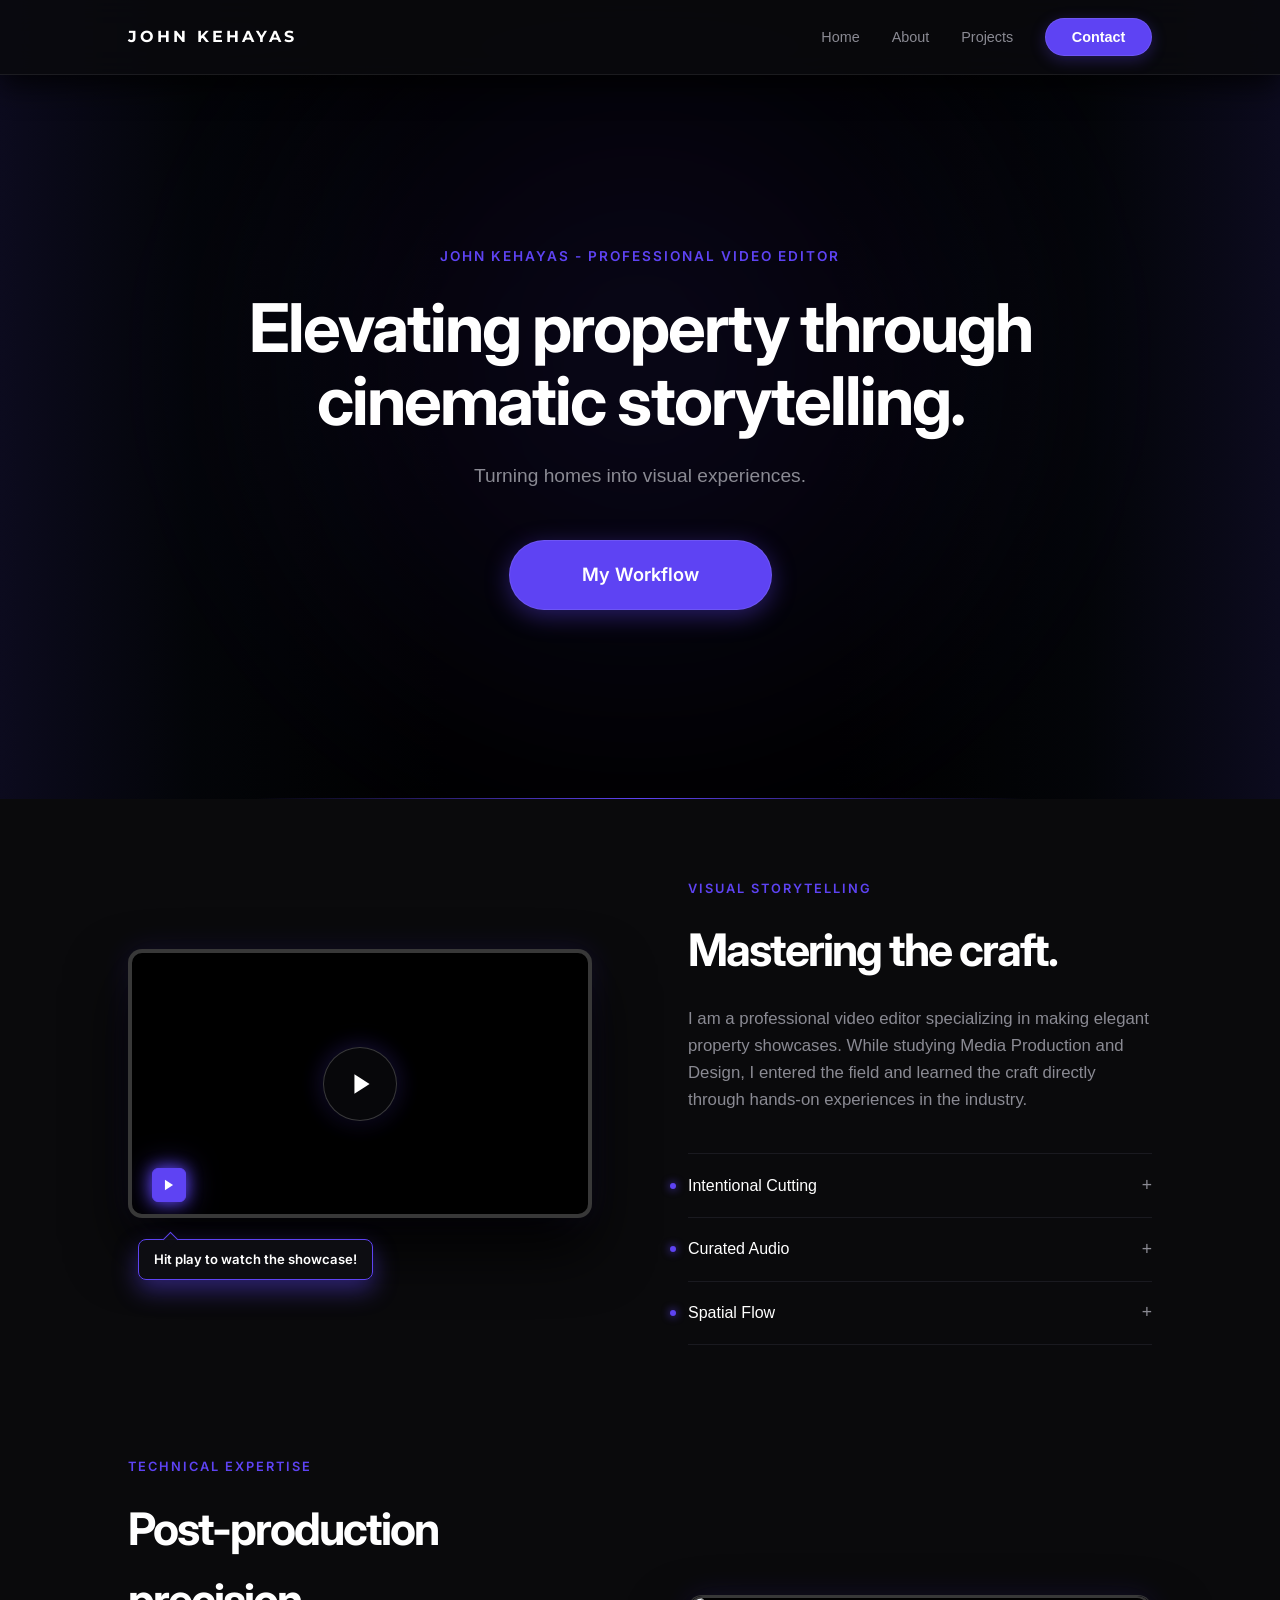
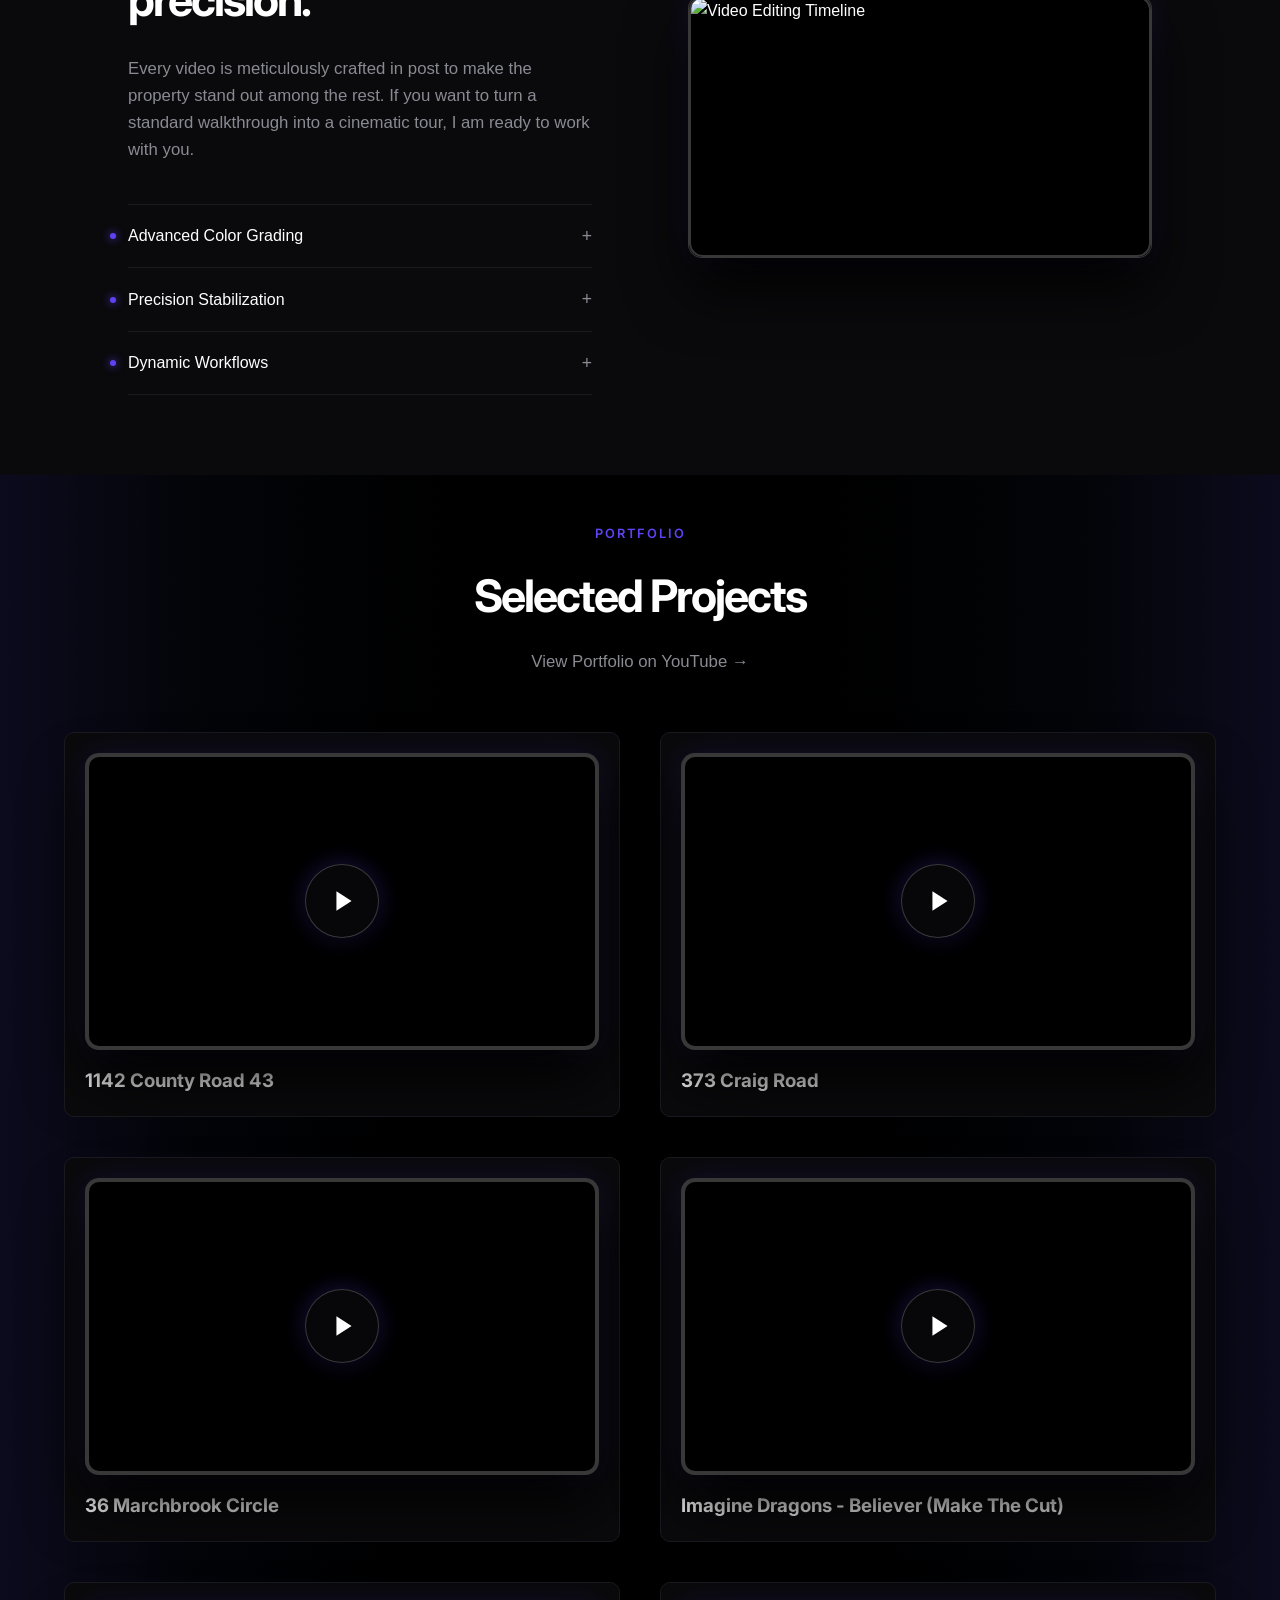
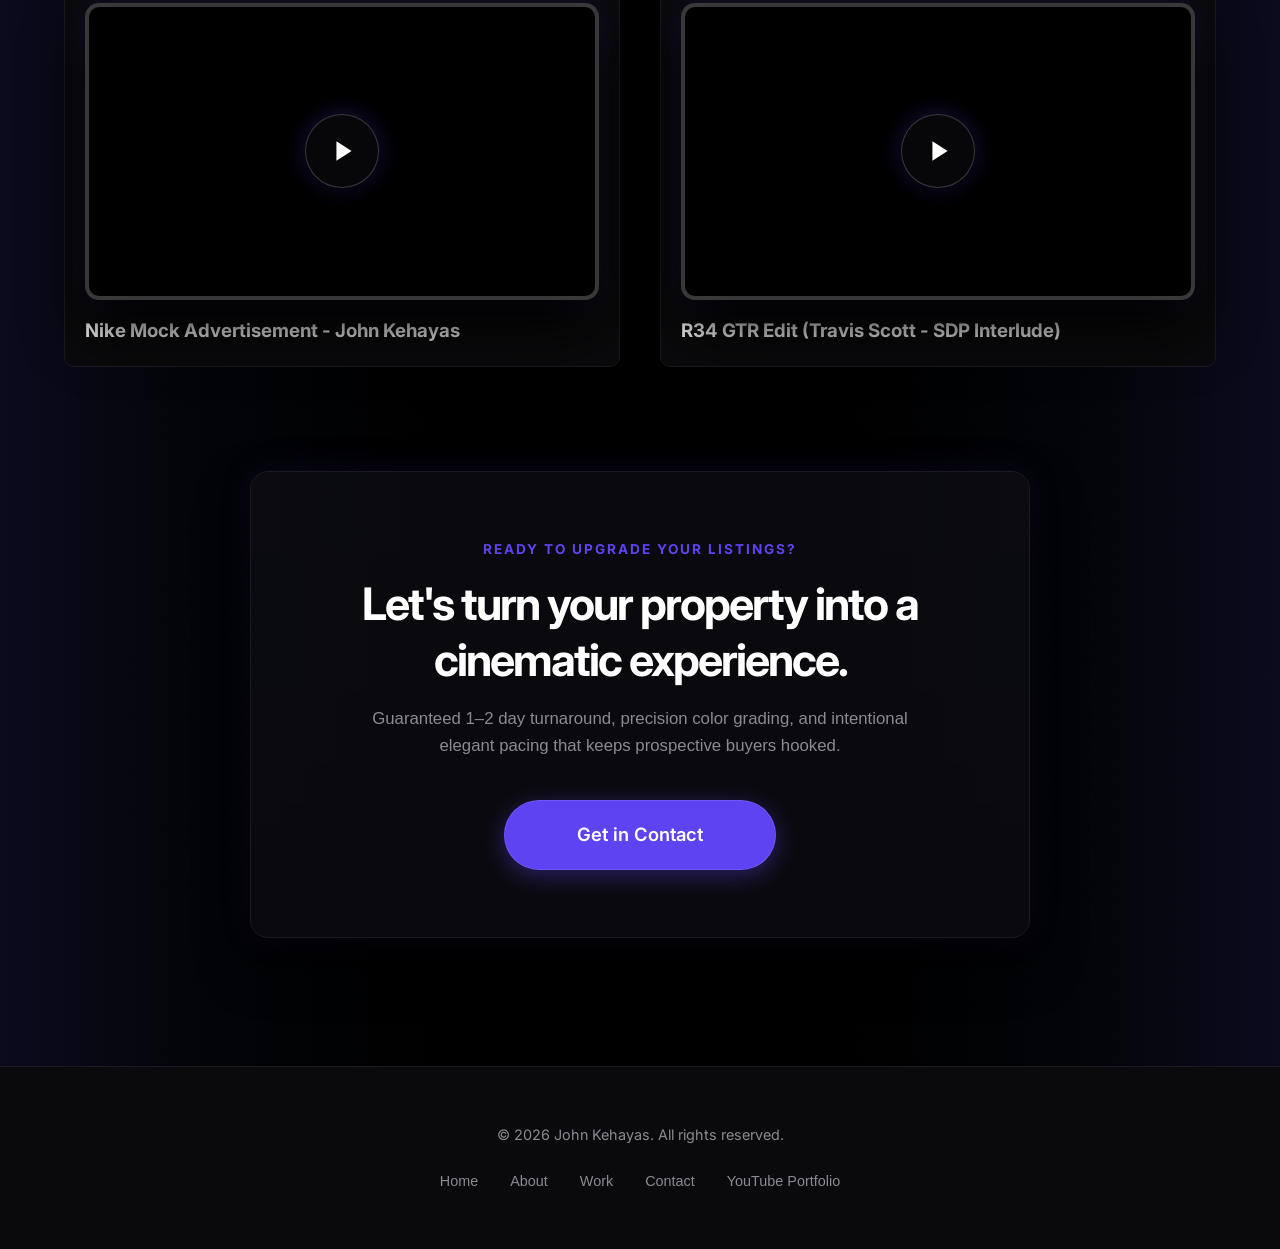
==== index.html @ c3b2f3e0 "Fix grammatical error in contact CTA section" ====
<!DOCTYPE html>
<html lang="en">
<head>
    <meta charset="UTF-8">
    <meta name="viewport" content="width=device-width, initial-scale=1.0">
    <title>John Kehayas | Video Editor</title>
    <link rel="icon" type="image/png" href="jklogo.png">
    <link rel="preconnect" href="https://fonts.googleapis.com">
    <link rel="preconnect" href="https://fonts.gstatic.com" crossorigin>
    <link href="https://fonts.googleapis.com/css2?family=Inter:wght@400;600;700;800&family=Montserrat:wght@500;700&display=swap" rel="stylesheet">
    <link rel="stylesheet" href="style.css">
</head>
<body>
    <div id="top"></div>
    
    <!-- Static Background Anchored to Corners & Center -->
    <div class="sea-background">
        <div class="sea-blob sea-1"></div>
        <div class="sea-blob sea-2"></div>
        <div class="sea-blob sea-3"></div>
        <div class="sea-blob sea-5"></div>
        <div class="sea-blob sea-4"></div>
    </div>

    <!-- SaaS Navigation Bar -->
    <nav class="navbar">
        <a href="index.html#top" class="logo">JOHN KEHAYAS</a>
        <ul class="nav-links">
            <li><a href="index.html#top">Home</a></li>
            <li><a href="index.html#about">About</a></li>
            <li><a href="index.html#work">Projects</a></li>
            <li><a href="contact.html" class="nav-contact-btn">Contact</a></li>
        </ul>
    </nav>

    <!-- Classic Centered Hero Section -->
    <header class="hero">
        <div class="hero-content">
            <p class="eyebrow animate-up">JOHN KEHAYAS - PROFESSIONAL VIDEO EDITOR</p>
            <h1 class="animate-up-delay">Elevating property through cinematic storytelling.</h1>
            <p class="subtitle animate-up-delay-2">Turning homes into visual experiences.</p>
            <div class="hero-actions animate-up-delay-3">
                <a href="#about" class="btn-solid" id="viewWorkflowBtn">My Workflow</a>
            </div>
        </div>
    </header>

    <div class="separator scroll-reveal"><div class="separator-line"></div></div>

    <!-- About Section with Side-by-Side Video Carousel -->
    <section id="about" class="modern-features scroll-reveal">
        <div class="feature-row" id="featureRow1">
            <div class="feature-image">
                <div class="carousel-outer-wrapper">
                    <div class="video-container" id="carouselContainer">
                        <video id="heroVideo" src="https://res.cloudinary.com/xxubsnyx/video/upload/v1788909996/1142_County_Road_43.mp4" preload="metadata" playsinline muted></video>
                        
                        <!-- Play Overlay Icon -->
                        <div class="carousel-play-overlay">
                            <svg width="26" height="26" viewBox="0 0 24 24" fill="currentColor"><polygon points="5 3 19 12 5 21 5 3"></polygon></svg>
                        </div>

                        <!-- Grid View Popover Inside Player -->
                        <div class="player-grid-view" id="playerGridView">
                            <div class="player-grid-cards">
                                <div class="player-asset-card" data-index="0">
                                    <video preload="metadata" muted playsinline></video>
                                    <div class="asset-title-overlay"><span>1142 County Road 43</span></div>
                                </div>
                                <div class="player-asset-card" data-index="1">
                                    <video preload="metadata" muted playsinline></video>
                                    <div class="asset-title-overlay"><span>373 Craig Road</span></div>
                                </div>
                                <div class="player-asset-card" data-index="2">
                                    <video preload="metadata" muted playsinline></video>
                                    <div class="asset-title-overlay"><span>36 Marchbrook Circle</span></div>
                                </div>
                                <div class="player-asset-card" data-index="3">
                                    <video preload="metadata" muted playsinline></video>
                                    <div class="asset-title-overlay"><span>Imagine Dragons - Believer</span></div>
                                </div>
                                <div class="player-asset-card" data-index="4">
                                    <video preload="metadata" muted playsinline></video>
                                    <div class="asset-title-overlay"><span>Nike Mock Advertisement</span></div>
                                </div>
                                <div class="player-asset-card" data-index="5">
                                    <video preload="metadata" muted playsinline></video>
                                    <div class="asset-title-overlay"><span>R34 GTR Edit</span></div>
                                </div>
                            </div>
                        </div>

                        <!-- Custom Frame.io Control Bar -->
                        <div class="video-overlay-bar">
                            <div class="control-left-group">
                                <button class="overlay-btn" id="playPauseBtn" title="Play/Pause">
                                    <svg id="playIcon" width="14" height="14" viewBox="0 0 24 24" fill="currentColor"><polygon points="5 3 19 12 5 21 5 3"></polygon></svg>
                                    <svg id="pauseIcon" width="14" height="14" viewBox="0 0 24 24" fill="currentColor" style="display:none;"><rect x="6" y="4" width="4" height="16"></rect><rect x="14" y="4" width="4" height="16"></rect></svg>
                                </button>
                                <span class="overlay-title" id="overlayTitle">1142 County Road 43</span>
                            </div>

                            <!-- Interactive Timeline Scrubber -->
                            <div class="timeline-container" id="timelineContainer">
                                <div class="timeline-progress" id="timelineProgress"></div>
                            </div>

                            <div class="control-right-group">
                                <span class="timecode" id="timecodeDisplay">0:00 / 0:00</span>
                                
                                <!-- Audio Wrapper with Hover Slider -->
                                <div class="audio-control-wrapper">
                                    <div class="volume-slider-popup">
                                        <div class="volume-slider-inner">
                                            <input type="range" id="volumeSlider" min="0" max="1" step="0.05" value="0">
                                        </div>
                                    </div>
                                    <button class="overlay-btn" id="muteUnmuteBtn" title="Mute/Unmute">
                                        <svg id="mutedIcon" width="15" height="15" viewBox="0 0 24 24" fill="none" stroke="currentColor" stroke-width="2" stroke-linecap="round" stroke-linejoin="round"><polygon points="11 5 6 9 2 9 2 15 6 15 11 19 11 5"></polygon><line x1="23" y1="9" x2="17" y2="15"></line><line x1="17" y1="9" x2="23" y2="15"></line></svg>
                                        <svg id="unmutedIcon" width="15" height="15" viewBox="0 0 24 24" fill="none" stroke="currentColor" stroke-width="2" stroke-linecap="round" stroke-linejoin="round" style="display:none;"><polygon points="11 5 6 9 2 9 2 15 6 15 11 19 11 5"></polygon><path d="M19.07 4.93a10 10 0 0 1 0 14.14M15.54 8.46a5 5 0 0 1 0 7.07"></path></svg>
                                    </button>
                                </div>

                                <button class="overlay-btn" id="prevVideoBtn" title="Previous Video">←</button>
                                <button class="overlay-btn" id="nextVideoBtn" title="Next Video">→</button>
                                <button class="overlay-btn grid-icon-btn" id="toggleGridBtn" title="Grid View">
                                    <svg width="15" height="15" viewBox="0 0 24 24" fill="none" stroke="currentColor" stroke-width="2.5" stroke-linecap="round" stroke-linejoin="round">
                                        <rect x="3" y="3" width="7" height="7"></rect>
                                        <rect x="14" y="3" width="7" height="7"></rect>
                                        <rect x="14" y="14" width="7" height="7"></rect>
                                        <rect x="3" y="14" width="7" height="7"></rect>
                                    </svg>
                                </button>
                                <button class="overlay-btn" id="carouselFullscreenBtn" title="Fullscreen" aria-label="Fullscreen">
                                    <svg width="15" height="15" viewBox="0 0 24 24" fill="none" stroke="currentColor" stroke-width="2" stroke-linecap="round" stroke-linejoin="round">
                                        <path d="M8 3H5a2 2 0 0 0-2 2v3m18 0V5a2 2 0 0 0-2-2h-3m0 18h3a2 2 0 0 0 2-2v-3M3 16v3a2 2 0 0 0 2 2h3"></path>
                                    </svg>
                                </button>
                            </div>
                        </div>
                    </div>

                    <!-- Carousel Tooltips -->
                    <div class="site-tip" id="carouselPlayTip">
                        <span>Hit play to watch the showcase!</span>
                    </div>

                    <div class="site-tip" id="carouselTip1">
                        <span>Use these arrows to switch between projects!</span>
                    </div>

                    <div class="site-tip" id="carouselTip2">
                        <span>Click here to browse all assets in a grid!</span>
                    </div>
                </div>
            </div>
            
            <div class="feature-content">
                <h3 class="section-label">VISUAL STORYTELLING</h3>
                <h2>Mastering the craft.</h2>
                <p>I am a professional video editor specializing in making elegant property showcases. While studying Media Production and Design, I entered the field and learned the craft directly through hands-on experiences in the industry.</p>
                
                <div class="accordion-container" id="workflowAccordions">
                    <button class="accordion">Intentional Cutting</button>
                    <div class="panel">
                        <p>I use Adobe Premiere Pro and After Effects, my expertise shines within my intentional cutting, framing, and song choice to keep viewer retention high.</p>
                    </div>
                    
                    <button class="accordion">Curated Audio</button>
                    <div class="panel">
                        <p>I use carefully curated (copyright free) music tracks and audio mixing to elevate every listing, ensuring the atmosphere perfectly matches the feeling of the property.</p>
                    </div>

                    <button class="accordion">Spatial Flow</button>
                    <div class="panel">
                        <p>My editing makes you feel as though you are walking through the home yourself, deliberately holding on special architectural moments and standout objects.</p>
                    </div>
                </div>
            </div>
        </div>

        <!-- Technical Expertise Row -->
        <div class="feature-row reverse scroll-reveal" id="technicalRow">
            <div class="feature-image">
                <div class="image-container">
                    <img src="https://images.unsplash.com/photo-1574717024653-61fd2cf4d44d?auto=format&fit=crop&w=800&q=80" alt="Video Editing Timeline">
                </div>
            </div>
            <div class="feature-content">
                <h3 class="section-label">TECHNICAL EXPERTISE</h3>
                <h2>Post-production precision.</h2>
                <p>Every video is meticulously crafted in post to make the property stand out among the rest. If you want to turn a standard walkthrough into a cinematic tour, I am ready to work with you.</p>
                
                <div class="accordion-container" id="techAccordions">
                    <button class="accordion">Advanced Color Grading</button>
                    <div class="panel">
                        <p>I am highly comfortable processing C-Log 3 footage and color grading all camera formats to bring out the richest, most natural tones in a space.</p>
                    </div>

                    <button class="accordion">Precision Stabilization</button>
                    <div class="panel">
                        <p>I refine every cut to smoothly transition from shot to shot, ensuring clean transitions that preserve the flow of the video.</p>
                    </div>
                    
                    <button class="accordion">Dynamic Workflows</button>
                    <div class="panel">
                        <p>I stick to a 1-2 day turnaround time, my workflow is built for high-end results at industry speed.</p>
                    </div>
                </div>
            </div>
        </div>
    </section>

    <div class="separator scroll-reveal"><div class="separator-line"></div></div>

    <!-- Portfolio Section -->
    <section id="work" class="portfolio-section scroll-reveal">
        <h3 class="section-label" style="text-align: center;">PORTFOLIO</h3>
        <h2>Selected Projects</h2>
        
        <div class="channel-link-container">
            <a href="https://www.youtube.com/@johnkehayas" target="_blank" class="channel-link" id="youtubeLink">View Portfolio on YouTube →</a>
        </div>

        <!-- Portfolio Grid with Custom Players, Volume Sliders & Fullscreen -->
        <div class="portfolio-grid">
            <div class="video-card">
                <div class="video-container custom-grid-player">
                    <video src="https://res.cloudinary.com/xxubsnyx/video/upload/v1788909996/1142_County_Road_43.mp4" preload="metadata" playsinline muted></video>
                    <div class="carousel-play-overlay">
                        <svg width="26" height="26" viewBox="0 0 24 24" fill="currentColor"><polygon points="5 3 19 12 5 21 5 3"></polygon></svg>
                    </div>
                    <div class="video-overlay-bar">
                        <div class="control-left-group">
                            <button class="overlay-btn grid-play-btn" title="Play/Pause">
                                <svg class="play-icon" width="14" height="14" viewBox="0 0 24 24" fill="currentColor"><polygon points="5 3 19 12 5 21 5 3"></polygon></svg>
                                <svg class="pause-icon" width="14" height="14" viewBox="0 0 24 24" fill="currentColor" style="display:none;"><rect x="6" y="4" width="4" height="16"></rect><rect x="14" y="4" width="4" height="16"></rect></svg>
                            </button>
                            <span class="overlay-title">1142 County Road 43</span>
                        </div>
                        <div class="timeline-container grid-timeline">
                            <div class="timeline-progress"></div>
                        </div>
                        <div class="control-right-group">
                            <span class="timecode">0:00 / 0:00</span>
                            
                            <div class="audio-control-wrapper">
                                <div class="volume-slider-popup">
                                    <div class="volume-slider-inner">
                                        <input type="range" class="grid-volume-slider" min="0" max="1" step="0.05" value="0">
                                    </div>
                                </div>
                                <button class="overlay-btn grid-mute-btn" title="Mute/Unmute">
                                    <svg class="muted-icon" width="15" height="15" viewBox="0 0 24 24" fill="none" stroke="currentColor" stroke-width="2" stroke-linecap="round" stroke-linejoin="round"><polygon points="11 5 6 9 2 9 2 15 6 15 11 19 11 5"></polygon><line x1="23" y1="9" x2="17" y2="15"></line><line x1="17" y1="9" x2="23" y2="15"></line></svg>
                                    <svg class="unmuted-icon" width="15" height="15" viewBox="0 0 24 24" fill="none" stroke="currentColor" stroke-width="2" stroke-linecap="round" style="display:none;"><polygon points="11 5 6 9 2 9 2 15 6 15 11 19 11 5"></polygon><path d="M19.07 4.93a10 10 0 0 1 0 14.14M15.54 8.46a5 5 0 0 1 0 7.07"></path></svg>
                                </button>
                            </div>

                            <button class="overlay-btn grid-fullscreen-btn" title="Fullscreen">
                                <svg width="15" height="15" viewBox="0 0 24 24" fill="none" stroke="currentColor" stroke-width="2" stroke-linecap="round" stroke-linejoin="round"><path d="M8 3H5a2 2 0 0 0-2 2v3m18 0V5a2 2 0 0 0-2-2h-3m0 18h3a2 2 0 0 0 2-2v-3M3 16v3a2 2 0 0 0 2 2h3"></path></svg>
                            </button>
                        </div>
                    </div>
                </div>
                <h3 style="margin-top: 1rem;">1142 County Road 43</h3>
            </div>

            <div class="video-card">
                <div class="video-container custom-grid-player">
                    <video src="https://res.cloudinary.com/xxubsnyx/video/upload/v1788909996/373_Craig_Road.mp4" preload="metadata" playsinline muted></video>
                    <div class="carousel-play-overlay">
                        <svg width="26" height="26" viewBox="0 0 24 24" fill="currentColor"><polygon points="5 3 19 12 5 21 5 3"></polygon></svg>
                    </div>
                    <div class="video-overlay-bar">
                        <div class="control-left-group">
                            <button class="overlay-btn grid-play-btn" title="Play/Pause">
                                <svg class="play-icon" width="14" height="14" viewBox="0 0 24 24" fill="currentColor"><polygon points="5 3 19 12 5 21 5 3"></polygon></svg>
                                <svg class="pause-icon" width="14" height="14" viewBox="0 0 24 24" fill="currentColor" style="display:none;"><rect x="6" y="4" width="4" height="16"></rect><rect x="14" y="4" width="4" height="16"></rect></svg>
                            </button>
                            <span class="overlay-title">373 Craig Road</span>
                        </div>
                        <div class="timeline-container grid-timeline">
                            <div class="timeline-progress"></div>
                        </div>
                        <div class="control-right-group">
                            <span class="timecode">0:00 / 0:00</span>
                            <div class="audio-control-wrapper">
                                <div class="volume-slider-popup">
                                    <div class="volume-slider-inner">
                                        <input type="range" class="grid-volume-slider" min="0" max="1" step="0.05" value="0">
                                    </div>
                                </div>
                                <button class="overlay-btn grid-mute-btn" title="Mute/Unmute">
                                    <svg class="muted-icon" width="15" height="15" viewBox="0 0 24 24" fill="none" stroke="currentColor" stroke-width="2" stroke-linecap="round" stroke-linejoin="round"><polygon points="11 5 6 9 2 9 2 15 6 15 11 19 11 5"></polygon><line x1="23" y1="9" x2="17" y2="15"></line><line x1="17" y1="9" x2="23" y2="15"></line></svg>
                                    <svg class="unmuted-icon" width="15" height="15" viewBox="0 0 24 24" fill="none" stroke="currentColor" stroke-width="2" stroke-linecap="round" style="display:none;"><polygon points="11 5 6 9 2 9 2 15 6 15 11 19 11 5"></polygon><path d="M19.07 4.93a10 10 0 0 1 0 14.14M15.54 8.46a5 5 0 0 1 0 7.07"></path></svg>
                                </button>
                            </div>
                            <button class="overlay-btn grid-fullscreen-btn" title="Fullscreen">
                                <svg width="15" height="15" viewBox="0 0 24 24" fill="none" stroke="currentColor" stroke-width="2" stroke-linecap="round" stroke-linejoin="round"><path d="M8 3H5a2 2 0 0 0-2 2v3m18 0V5a2 2 0 0 0-2-2h-3m0 18h3a2 2 0 0 0 2-2v-3M3 16v3a2 2 0 0 0 2 2h3"></path></svg>
                            </button>
                        </div>
                    </div>
                </div>
                <h3 style="margin-top: 1rem;">373 Craig Road</h3>
            </div>

            <div class="video-card">
                <div class="video-container custom-grid-player">
                    <video src="https://res.cloudinary.com/xxubsnyx/video/upload/v1788909996/36_Marchbrook_Circle.mp4" preload="metadata" playsinline muted></video>
                    <div class="carousel-play-overlay">
                        <svg width="26" height="26" viewBox="0 0 24 24" fill="currentColor"><polygon points="5 3 19 12 5 21 5 3"></polygon></svg>
                    </div>
                    <div class="video-overlay-bar">
                        <div class="control-left-group">
                            <button class="overlay-btn grid-play-btn" title="Play/Pause">
                                <svg class="play-icon" width="14" height="14" viewBox="0 0 24 24" fill="currentColor"><polygon points="5 3 19 12 5 21 5 3"></polygon></svg>
                                <svg class="pause-icon" width="14" height="14" viewBox="0 0 24 24" fill="currentColor" style="display:none;"><rect x="6" y="4" width="4" height="16"></rect><rect x="14" y="4" width="4" height="16"></rect></svg>
                            </button>
                            <span class="overlay-title">36 Marchbrook Circle</span>
                        </div>
                        <div class="timeline-container grid-timeline">
                            <div class="timeline-progress"></div>
                        </div>
                        <div class="control-right-group">
                            <span class="timecode">0:00 / 0:00</span>
                            <div class="audio-control-wrapper">
                                <div class="volume-slider-popup">
                                    <div class="volume-slider-inner">
                                        <input type="range" class="grid-volume-slider" min="0" max="1" step="0.05" value="0">
                                    </div>
                                </div>
                                <button class="overlay-btn grid-mute-btn" title="Mute/Unmute">
                                    <svg class="muted-icon" width="15" height="15" viewBox="0 0 24 24" fill="none" stroke="currentColor" stroke-width="2" stroke-linecap="round" stroke-linejoin="round"><polygon points="11 5 6 9 2 9 2 15 6 15 11 19 11 5"></polygon><line x1="23" y1="9" x2="17" y2="15"></line><line x1="17" y1="9" x2="23" y2="15"></line></svg>
                                    <svg class="unmuted-icon" width="15" height="15" viewBox="0 0 24 24" fill="none" stroke="currentColor" stroke-width="2" stroke-linecap="round" style="display:none;"><polygon points="11 5 6 9 2 9 2 15 6 15 11 19 11 5"></polygon><path d="M19.07 4.93a10 10 0 0 1 0 14.14M15.54 8.46a5 5 0 0 1 0 7.07"></path></svg>
                                </button>
                            </div>
                            <button class="overlay-btn grid-fullscreen-btn" title="Fullscreen">
                                <svg width="15" height="15" viewBox="0 0 24 24" fill="none" stroke="currentColor" stroke-width="2" stroke-linecap="round" stroke-linejoin="round"><path d="M8 3H5a2 2 0 0 0-2 2v3m18 0V5a2 2 0 0 0-2-2h-3m0 18h3a2 2 0 0 0 2-2v-3M3 16v3a2 2 0 0 0 2 2h3"></path></svg>
                            </button>
                        </div>
                    </div>
                </div>
                <h3 style="margin-top: 1rem;">36 Marchbrook Circle</h3>
            </div>

            <div class="video-card">
                <div class="video-container custom-grid-player">
                    <video src="https://res.cloudinary.com/xxubsnyx/video/upload/v1788909993/Imagine_Dragons_-_Believer_Make_The_Cut.mp4" preload="metadata" playsinline muted></video>
                    <div class="carousel-play-overlay">
                        <svg width="26" height="26" viewBox="0 0 24 24" fill="currentColor"><polygon points="5 3 19 12 5 21 5 3"></polygon></svg>
                    </div>
                    <div class="video-overlay-bar">
                        <div class="control-left-group">
                            <button class="overlay-btn grid-play-btn" title="Play/Pause">
                                <svg class="play-icon" width="14" height="14" viewBox="0 0 24 24" fill="currentColor"><polygon points="5 3 19 12 5 21 5 3"></polygon></svg>
                                <svg class="pause-icon" width="14" height="14" viewBox="0 0 24 24" fill="currentColor" style="display:none;"><rect x="6" y="4" width="4" height="16"></rect><rect x="14" y="4" width="4" height="16"></rect></svg>
                            </button>
                            <span class="overlay-title">Imagine Dragons - Believer</span>
                        </div>
                        <div class="timeline-container grid-timeline">
                            <div class="timeline-progress"></div>
                        </div>
                        <div class="control-right-group">
                            <span class="timecode">0:00 / 0:00</span>
                            <div class="audio-control-wrapper">
                                <div class="volume-slider-popup">
                                    <div class="volume-slider-inner">
                                        <input type="range" class="grid-volume-slider" min="0" max="1" step="0.05" value="0">
                                    </div>
                                </div>
                                <button class="overlay-btn grid-mute-btn" title="Mute/Unmute">
                                    <svg class="muted-icon" width="15" height="15" viewBox="0 0 24 24" fill="none" stroke="currentColor" stroke-width="2" stroke-linecap="round" stroke-linejoin="round"><polygon points="11 5 6 9 2 9 2 15 6 15 11 19 11 5"></polygon><line x1="23" y1="9" x2="17" y2="15"></line><line x1="17" y1="9" x2="23" y2="15"></line></svg>
                                    <svg class="unmuted-icon" width="15" height="15" viewBox="0 0 24 24" fill="none" stroke="currentColor" stroke-width="2" stroke-linecap="round" style="display:none;"><polygon points="11 5 6 9 2 9 2 15 6 15 11 19 11 5"></polygon><path d="M19.07 4.93a10 10 0 0 1 0 14.14M15.54 8.46a5 5 0 0 1 0 7.07"></path></svg>
                                </button>
                            </div>
                            <button class="overlay-btn grid-fullscreen-btn" title="Fullscreen">
                                <svg width="15" height="15" viewBox="0 0 24 24" fill="none" stroke="currentColor" stroke-width="2" stroke-linecap="round" stroke-linejoin="round"><path d="M8 3H5a2 2 0 0 0-2 2v3m18 0V5a2 2 0 0 0-2-2h-3m0 18h3a2 2 0 0 0 2-2v-3M3 16v3a2 2 0 0 0 2 2h3"></path></svg>
                            </button>
                        </div>
                    </div>
                </div>
                <h3 style="margin-top: 1rem;">Imagine Dragons - Believer (Make The Cut)</h3>
            </div>

            <div class="video-card">
                <div class="video-container custom-grid-player">
                    <video src="https://res.cloudinary.com/xxubsnyx/video/upload/v1788909994/Nike_Mock_Advertisement_-_John_Kehayas.mp4" preload="metadata" playsinline muted></video>
                    <div class="carousel-play-overlay">
                        <svg width="26" height="26" viewBox="0 0 24 24" fill="currentColor"><polygon points="5 3 19 12 5 21 5 3"></polygon></svg>
                    </div>
                    <div class="video-overlay-bar">
                        <div class="control-left-group">
                            <button class="overlay-btn grid-play-btn" title="Play/Pause">
                                <svg class="play-icon" width="14" height="14" viewBox="0 0 24 24" fill="currentColor"><polygon points="5 3 19 12 5 21 5 3"></polygon></svg>
                                <svg class="pause-icon" width="14" height="14" viewBox="0 0 24 24" fill="currentColor" style="display:none;"><rect x="6" y="4" width="4" height="16"></rect><rect x="14" y="4" width="4" height="16"></rect></svg>
                            </button>
                            <span class="overlay-title">Nike Mock Advertisement</span>
                        </div>
                        <div class="timeline-container grid-timeline">
                            <div class="timeline-progress"></div>
                        </div>
                        <div class="control-right-group">
                            <span class="timecode">0:00 / 0:00</span>
                            <div class="audio-control-wrapper">
                                <div class="volume-slider-popup">
                                    <div class="volume-slider-inner">
                                        <input type="range" class="grid-volume-slider" min="0" max="1" step="0.05" value="0">
                                    </div>
                                </div>
                                <button class="overlay-btn grid-mute-btn" title="Mute/Unmute">
                                    <svg class="muted-icon" width="15" height="15" viewBox="0 0 24 24" fill="none" stroke="currentColor" stroke-width="2" stroke-linecap="round" stroke-linejoin="round"><polygon points="11 5 6 9 2 9 2 15 6 15 11 19 11 5"></polygon><line x1="23" y1="9" x2="17" y2="15"></line><line x1="17" y1="9" x2="23" y2="15"></line></svg>
                                    <svg class="unmuted-icon" width="15" height="15" viewBox="0 0 24 24" fill="none" stroke="currentColor" stroke-width="2" stroke-linecap="round" style="display:none;"><polygon points="11 5 6 9 2 9 2 15 6 15 11 19 11 5"></polygon><path d="M19.07 4.93a10 10 0 0 1 0 14.14M15.54 8.46a5 5 0 0 1 0 7.07"></path></svg>
                                </button>
                            </div>
                            <button class="overlay-btn grid-fullscreen-btn" title="Fullscreen">
                                <svg width="15" height="15" viewBox="0 0 24 24" fill="none" stroke="currentColor" stroke-width="2" stroke-linecap="round" stroke-linejoin="round"><path d="M8 3H5a2 2 0 0 0-2 2v3m18 0V5a2 2 0 0 0-2-2h-3m0 18h3a2 2 0 0 0 2-2v-3M3 16v3a2 2 0 0 0 2 2h3"></path></svg>
                            </button>
                        </div>
                    </div>
                </div>
                <h3 style="margin-top: 1rem;">Nike Mock Advertisement - John Kehayas</h3>
            </div>

            <div class="video-card">
                <div class="video-container custom-grid-player">
                    <video src="https://res.cloudinary.com/xxubsnyx/video/upload/v1788909993/R34_GTR_Edit_Travis_Scott_-_SDP_Interlude.mp4" preload="metadata" playsinline muted></video>
                    <div class="carousel-play-overlay">
                        <svg width="26" height="26" viewBox="0 0 24 24" fill="currentColor"><polygon points="5 3 19 12 5 21 5 3"></polygon></svg>
                    </div>
                    <div class="video-overlay-bar">
                        <div class="control-left-group">
                            <button class="overlay-btn grid-play-btn" title="Play/Pause">
                                <svg class="play-icon" width="14" height="14" viewBox="0 0 24 24" fill="currentColor"><polygon points="5 3 19 12 5 21 5 3"></polygon></svg>
                                <svg class="pause-icon" width="14" height="14" viewBox="0 0 24 24" fill="currentColor" style="display:none;"><rect x="6" y="4" width="4" height="16"></rect><rect x="14" y="4" width="4" height="16"></rect></svg>
                            </button>
                            <span class="overlay-title">R34 GTR Edit</span>
                        </div>
                        <div class="timeline-container grid-timeline">
                            <div class="timeline-progress"></div>
                        </div>
                        <div class="control-right-group">
                            <span class="timecode">0:00 / 0:00</span>
                            <div class="audio-control-wrapper">
                                <div class="volume-slider-popup">
                                    <div class="volume-slider-inner">
                                        <input type="range" class="grid-volume-slider" min="0" max="1" step="0.05" value="0">
                                    </div>
                                </div>
                                <button class="overlay-btn grid-mute-btn" title="Mute/Unmute">
                                    <svg class="muted-icon" width="15" height="15" viewBox="0 0 24 24" fill="none" stroke="currentColor" stroke-width="2" stroke-linecap="round" stroke-linejoin="round"><polygon points="11 5 6 9 2 9 2 15 6 15 11 19 11 5"></polygon><line x1="23" y1="9" x2="17" y2="15"></line><line x1="17" y1="9" x2="23" y2="15"></line></svg>
                                    <svg class="unmuted-icon" width="15" height="15" viewBox="0 0 24 24" fill="none" stroke="currentColor" stroke-width="2" stroke-linecap="round" style="display:none;"><polygon points="11 5 6 9 2 9 2 15 6 15 11 19 11 5"></polygon><path d="M19.07 4.93a10 10 0 0 1 0 14.14M15.54 8.46a5 5 0 0 1 0 7.07"></path></svg>
                                </button>
                            </div>
                            <button class="overlay-btn grid-fullscreen-btn" title="Fullscreen">
                                <svg width="15" height="15" viewBox="0 0 24 24" fill="none" stroke="currentColor" stroke-width="2" stroke-linecap="round" stroke-linejoin="round"><path d="M8 3H5a2 2 0 0 0-2 2v3m18 0V5a2 2 0 0 0-2-2h-3m0 18h3a2 2 0 0 0 2-2v-3M3 16v3a2 2 0 0 0 2 2h3"></path></svg>
                            </button>
                        </div>
                    </div>
                </div>
                <h3 style="margin-top: 1rem;">R34 GTR Edit (Travis Scott - SDP Interlude)</h3>
            </div>
        </div>

        <!-- Polished Contact CTA Frame -->
        <div class="portfolio-cta">
            <p class="cta-eyebrow">READY TO UPGRADE YOUR LISTINGS?</p>
            <h2 class="cta-heading">Let's turn your property into a cinematic experience.</h2>
            <p class="cta-sub">Guaranteed 1–2 day turnaround, precision color grading, and intentional elegant pacing that keeps prospective buyers hooked.</p>
            <a href="contact.html" class="btn-solid">Get in Contact</a>
        </div>
    </section>

    <!-- Professional Footer -->
    <footer class="site-footer">
        <div class="footer-content">
            <p>&copy; 2026 John Kehayas. All rights reserved.</p>
            <div class="footer-links">
                <a href="index.html#top">Home</a>
                <a href="index.html#about">About</a>
                <a href="index.html#work">Work</a>
                <a href="contact.html">Contact</a>
                <a href="https://www.youtube.com/@johnkehayas" target="_blank">YouTube Portfolio</a>
            </div>
        </div>
    </footer>

    <script src="script.js"></script>
</body>
</html>
---- style.css ----
:root {
    --bg-base: #000000;        
    --bg-surface: #0a0a0c;     
    --text-primary: #ffffff;   
    --text-secondary: #8a8a93; 
    --accent-glow: #5e43f3;    
    --accent-glow-hover: #7359f5;
    --border-color: #1a1a20;   
}

* {
    margin: 0;
    padding: 0;
    box-sizing: border-box;
    scroll-behavior: smooth;
    scroll-padding-top: 110px;
}

body {
    background-color: var(--bg-base);
    color: var(--text-primary);
    font-family: -apple-system, BlinkMacSystemFont, "Segoe UI", Roboto, Helvetica, Arial, sans-serif;
    line-height: 1.6;
    -webkit-font-smoothing: antialiased;
    position: relative;
    overflow-x: hidden;
}

/* Background Gradients */
.sea-background {
    position: absolute; 
    top: 0; 
    left: 0;
    width: 100%; 
    height: 100%; 
    background: linear-gradient(90deg, rgba(30, 27, 75, 0.4) 0%, rgba(15, 23, 42, 0.2) 15%, #000000 35%, #000000 65%, rgba(15, 23, 42, 0.2) 85%, rgba(30, 27, 75, 0.4) 100%), var(--bg-base);
    z-index: -3;
    overflow: hidden;
    pointer-events: none;
}

.sea-blob {
    position: absolute;
    border-radius: 50%;
    filter: blur(80px);
    opacity: 0.75;
}

.sea-3 {
    top: 40vh;
    left: 50vw;
    width: 90vw;
    height: 90vw;
    transform: translate(-50%, -50%);
    background: radial-gradient(circle, rgba(94, 67, 243, 0.15) 0%, rgba(94, 67, 243, 0) 60%);
}

.sea-1, .sea-2, .sea-4, .sea-5, .sea-6 {
    display: none;
}

/* Navbar */
.navbar {
    display: flex;
    justify-content: space-between;
    align-items: center;
    width: 100%;
    padding: 1.5rem 10%;
    background-color: rgba(10, 10, 14, 0.85);
    backdrop-filter: blur(16px);
    -webkit-backdrop-filter: blur(16px);
    position: sticky;
    top: 0;
    z-index: 100;
    border-bottom: 1px solid rgba(255, 255, 255, 0.08);
    box-shadow: 0 10px 30px rgba(0, 0, 0, 0.8);
}

.logo {
    font-family: 'Montserrat', sans-serif; 
    font-weight: 700;
    letter-spacing: 3px;
    font-size: 1rem;
    text-transform: uppercase;
    text-decoration: none;
    color: #ffffff;
    transition: opacity 0.2s ease;
}

.logo:hover {
    opacity: 0.75;
}

.nav-links {
    list-style: none;
    display: flex;
    align-items: center;
    gap: 2rem;
}

.nav-links a {
    text-decoration: none;
    color: var(--text-secondary);
    font-weight: 500;
    font-size: 0.9rem;
    transition: color 0.2s ease;
}

.nav-links a:hover {
    color: #ffffff;
}

.nav-contact-btn {
    background-color: var(--accent-glow) !important;
    color: #ffffff !important;
    padding: 0.6rem 1.6rem !important;
    border-radius: 50px;
    font-weight: 600 !important;
    transition: all 0.2s ease !important;
    box-shadow: 0 4px 15px rgba(94, 67, 243, 0.3);
    border: 1px solid rgba(255, 255, 255, 0.1);
}

.nav-contact-btn:hover {
    background-color: var(--accent-glow-hover) !important;
    transform: translateY(-1px);
    box-shadow: 0 6px 20px rgba(94, 67, 243, 0.5) !important;
}

/* Hero Section */
.hero {
    min-height: 75vh;
    padding: 6rem 5% 4rem 5%;
    text-align: center;
    display: flex;
    flex-direction: column;
    justify-content: center;
    align-items: center;
}

.eyebrow {
    color: var(--accent-glow);
    font-size: 0.85rem;
    font-weight: 600;
    letter-spacing: 2px;
    text-transform: uppercase;
    margin-bottom: 1.5rem;
    font-family: 'Inter', sans-serif;
}

.hero h1 {
    font-size: 4.2rem;
    max-width: 850px;
    margin: 0 auto 1.5rem auto;
    letter-spacing: -2px;
    line-height: 1.08;
}

.subtitle {
    color: var(--text-secondary);
    font-size: 1.2rem;
    margin-bottom: 3rem;
    max-width: 550px;
    margin-left: auto;
    margin-right: auto;
}

/* Carousel Outer Box */
.carousel-outer-wrapper {
    position: relative;
    width: 100%;
    margin-bottom: 3.5rem;
}

.video-container {
    position: relative;
    padding-bottom: 56.25%;
    height: 0;
    overflow: hidden;
    border-radius: 14px;
    background-color: #000;
    border: 4px solid rgba(255, 255, 255, 0.22);
    box-shadow: 0 30px 60px rgba(0,0,0,0.9), 0 0 30px rgba(94, 67, 243, 0.15);
    cursor: pointer;
    transform: translateZ(0);
}

.video-container video {
    position: absolute;
    top: 0; left: 0;
    width: 100%; height: 100%;
    object-fit: cover;
}

.carousel-play-overlay {
    position: absolute;
    top: 50%;
    left: 50%;
    transform: translate(-50%, -50%);
    width: 74px;
    height: 74px;
    background: rgba(10, 10, 14, 0.75);
    backdrop-filter: blur(10px);
    -webkit-backdrop-filter: blur(10px);
    border: 1px solid rgba(255, 255, 255, 0.2);
    border-radius: 50%;
    display: flex;
    align-items: center;
    justify-content: center;
    color: #ffffff;
    z-index: 10;
    pointer-events: none;
    transition: opacity 0.3s ease, transform 0.3s ease, background 0.3s ease, border-color 0.3s ease;
    box-shadow: 0 12px 30px rgba(0, 0, 0, 0.6), 0 0 25px rgba(94, 67, 243, 0.3);
}

.carousel-play-overlay svg {
    margin-left: 3px;
}

.video-container.is-playing .carousel-play-overlay {
    opacity: 0;
    transform: translate(-50%, -50%) scale(0.9);
}

.video-container:hover .carousel-play-overlay {
    transform: translate(-50%, -50%) scale(1.08);
    background: var(--accent-glow);
    border-color: var(--accent-glow);
    box-shadow: 0 0 30px rgba(94, 67, 243, 0.6);
}

/* =========================================
   Universal Tooltip Engine (.site-tip)
========================================= */
.site-tip {
    position: absolute;
    bottom: -62px;
    background: rgba(14, 14, 20, 0.95);
    backdrop-filter: blur(12px);
    -webkit-backdrop-filter: blur(12px);
    border: 1px solid var(--accent-glow);
    color: #ffffff;
    padding: 9px 15px;
    border-radius: 8px;
    font-size: 0.82rem;
    font-family: 'Inter', sans-serif;
    font-weight: 600;
    box-shadow: 0 10px 25px rgba(94, 67, 243, 0.45);
    z-index: 45;
    display: inline-flex;
    align-items: center;
    white-space: nowrap;
    pointer-events: none;
    opacity: 0;
    visibility: hidden;
    transform: translateY(6px);
    transition: opacity 0.35s ease, transform 0.35s ease, visibility 0.35s ease;
}

/* Pointer (Arrow pointing UP toward Carousel controls) */
.site-tip::before {
    content: '';
    position: absolute;
    top: -6px;
    left: var(--arrow-left, 50%);
    width: 10px;
    height: 10px;
    background: rgba(14, 14, 20, 0.95);
    border-left: 1px solid var(--accent-glow);
    border-top: 1px solid var(--accent-glow);
    transform: rotate(45deg);
    transition: left 0.15s ease;
}

/* Active Tooltip State */
.site-tip.active {
    opacity: 1;
    visibility: visible;
    transform: translateY(0);
    animation: tipFloat 2s infinite ease-in-out;
}

@keyframes tipFloat {
    0%, 100% { transform: translateY(0); }
    50% { transform: translateY(-3px); }
}

/* Popover Grid View */
.player-grid-view {
    position: absolute;
    top: 0; left: 0;
    width: 100%; height: 100%;
    background-color: rgba(10, 10, 14, 0.88);
    backdrop-filter: blur(16px);
    -webkit-backdrop-filter: blur(16px);
    z-index: 15;
    display: none;
    flex-direction: column;
    padding: 1.75rem;
    border-radius: 14px;
}

.player-grid-view.active {
    display: flex;
}

.player-grid-cards {
    display: grid;
    grid-template-columns: repeat(3, 1fr);
    grid-template-rows: repeat(2, 1fr);
    gap: 1.1rem;
    width: 100%;
    height: 100%;
}

.player-asset-card {
    position: relative;
    background: transparent; 
    border: none; 
    border-radius: 8px;
    overflow: hidden;
    cursor: pointer;
    transition: transform 0.25s ease, box-shadow 0.25s ease;
    display: flex;
    flex-direction: column;
}

.player-asset-card:hover {
    transform: scale(1.03);
    box-shadow: 0 12px 30px rgba(94, 67, 243, 0.4);
    z-index: 5;
}

.player-asset-card video {
    width: 100%;
    height: 100%;
    object-fit: cover;
    border-radius: 8px;
    filter: brightness(0.75);
    pointer-events: none;
    transition: filter 0.25s ease, transform 0.25s ease;
}

.player-asset-card:hover video {
    filter: brightness(1);
    transform: scale(1.02);
}

.asset-title-overlay {
    position: absolute;
    top: 0; left: 0;
    width: 100%; height: 100%;
    display: flex;
    align-items: center;
    justify-content: center;
    padding: 0.5rem;
    text-align: center;
    background: linear-gradient(to bottom, rgba(0,0,0,0.1), rgba(0,0,0,0.4));
    pointer-events: none;
    transition: background 0.25s ease;
}

.player-asset-card:hover .asset-title-overlay {
    background: linear-gradient(to bottom, rgba(0,0,0,0.05), rgba(0,0,0,0.25));
}

.asset-title-overlay span {
    color: #ffffff;
    font-size: 0.8rem;
    font-weight: 700;
    font-family: 'Inter', sans-serif;
    letter-spacing: -0.3px;
    text-shadow: 0 2px 4px rgba(0,0,0,0.9);
}

/* Video Control Bar */
.video-overlay-bar {
    position: absolute;
    bottom: 0;
    left: 0;
    width: 100%;
    background: transparent;
    display: flex;
    align-items: center;
    justify-content: space-between;
    padding: 0.75rem 1.25rem;
    z-index: 25;
    border-bottom-left-radius: 12px;
    border-bottom-right-radius: 12px;
    border-top: 1px solid transparent;
    gap: 1rem;
    pointer-events: none;
    transition: background 0.3s ease, border-color 0.3s ease;
}

.video-container:hover .video-overlay-bar {
    background: linear-gradient(to top, rgba(8, 8, 12, 0.95) 0%, rgba(8, 8, 12, 0.85) 75%, transparent 100%);
    border-top: 1px solid rgba(255, 255, 255, 0.05);
    pointer-events: auto;
}

.control-left-group {
    display: flex;
    align-items: center;
    gap: 0.75rem;
    min-width: 180px;
}

.control-right-group {
    display: flex;
    align-items: center;
    gap: 0.5rem;
}

.overlay-title,
.timeline-container,
.timecode,
.audio-control-wrapper,
.overlay-btn {
    opacity: 0;
    pointer-events: none;
    transition: opacity 0.3s ease, transform 0.2s ease, background 0.2s ease, border-color 0.2s ease, box-shadow 0.2s ease;
}

.video-container:hover .overlay-title,
.video-container:hover .timeline-container,
.video-container:hover .timecode,
.video-container:hover .audio-control-wrapper,
.video-container:hover .overlay-btn {
    opacity: 1;
    pointer-events: auto;
}

/* Glowing Objective Marker for Carousel Buttons */
.overlay-btn.tip-highlight {
    opacity: 1 !important;
    pointer-events: auto !important;
    background: var(--accent-glow) !important;
    border-color: var(--accent-glow) !important;
    color: #ffffff !important;
    box-shadow: 0 0 15px var(--accent-glow), 0 0 30px rgba(94, 67, 243, 0.6) !important;
    animation: tipBtnPulse 2s infinite ease-in-out !important;
    z-index: 30;
}

@keyframes tipBtnPulse {
    0%, 100% {
        transform: scale(1.06);
        box-shadow: 0 0 12px var(--accent-glow), 0 0 24px rgba(94, 67, 243, 0.6);
    }
    50% {
        transform: scale(1.16);
        box-shadow: 0 0 20px var(--accent-glow), 0 0 36px rgba(94, 67, 243, 0.85);
    }
}

.overlay-title {
    font-size: 0.85rem;
    font-weight: 600;
    color: #ffffff;
    font-family: 'Inter', sans-serif;
    white-space: nowrap;
    overflow: hidden;
    text-overflow: ellipsis;
    max-width: 160px;
}

.timeline-container {
    flex-grow: 1;
    height: 6px;
    background-color: rgba(255, 255, 255, 0.2);
    border-radius: 3px;
    cursor: pointer;
    position: relative;
    overflow: hidden;
    transition: height 0.15s ease;
}

.timeline-container:hover {
    height: 10px;
}

.timeline-progress {
    position: absolute;
    top: 0; left: 0;
    height: 100%;
    width: 0%;
    background-color: var(--accent-glow);
    border-radius: 3px;
    pointer-events: none;
    opacity: 0; 
    transition: opacity 0.2s ease;
}

.video-container.is-playing .timeline-progress {
    opacity: 1; 
}

.timecode {
    font-size: 0.75rem;
    font-weight: 600;
    color: var(--text-secondary);
    font-family: 'Inter', sans-serif;
    white-space: nowrap;
}

.overlay-btn {
    background: rgba(255, 255, 255, 0.08);
    border: 1px solid rgba(255, 255, 255, 0.15);
    color: #ffffff;
    width: 34px;
    height: 34px;
    border-radius: 6px;
    display: flex;
    align-items: center;
    justify-content: center;
    cursor: pointer;
}

.overlay-btn:hover {
    background: var(--accent-glow);
    border-color: var(--accent-glow);
}

.audio-control-wrapper {
    position: relative;
    display: flex;
    align-items: center;
}

.volume-slider-popup {
    position: absolute;
    bottom: 30px;
    left: 50%;
    transform: translateX(-50%);
    padding-bottom: 15px; 
    background: transparent;
    display: none;
    flex-direction: column;
    align-items: center;
    z-index: 30;
}

.audio-control-wrapper:hover .volume-slider-popup {
    display: flex;
}

.volume-slider-popup::after {
    content: '';
    position: absolute;
    bottom: 0;
    left: 0;
    width: 100%;
    height: 15px;
    background: transparent;
}

.volume-slider-inner {
    background: rgba(14, 14, 20, 0.95);
    backdrop-filter: blur(12px);
    -webkit-backdrop-filter: blur(12px);
    border: 1px solid rgba(255, 255, 255, 0.15);
    padding: 12px 8px;
    border-radius: 8px;
    box-shadow: 0 10px 25px rgba(0,0,0,0.8);
    display: flex;
    flex-direction: column;
    align-items: center;
}

.volume-slider-inner input[type="range"] {
    writing-mode: vertical-lr;
    direction: rtl;
    width: 6px;
    height: 75px;
    accent-color: var(--accent-glow);
    cursor: pointer;
}

/* Typography & Layout */
h1, h2, h3 {
    font-family: 'Inter', sans-serif;
    color: #ffffff;
    font-weight: 700;
}

.hero h1, .feature-content h2, .portfolio-section h2 {
    letter-spacing: -2px; 
}

.btn-solid {
    display: inline-block;
    background-color: var(--accent-glow);
    color: #ffffff;
    text-decoration: none;
    padding: 1.2rem 4.5rem;
    border-radius: 50px; 
    font-size: 1.15rem;
    font-weight: 600;
    font-family: 'Inter', sans-serif;
    transition: all 0.3s ease;
    cursor: pointer;
    box-shadow: 0 6px 25px rgba(94, 67, 243, 0.4);
    border: 1px solid rgba(255,255,255,0.1);
}

.btn-solid:hover {
    background-color: var(--accent-glow-hover);
    transform: translateY(-3px);
    box-shadow: 0 8px 30px rgba(94, 67, 243, 0.6);
}

.animate-up { opacity: 0; transform: translateY(20px); animation: fadeUp 1s ease forwards; }
.animate-up-delay { opacity: 0; transform: translateY(20px); animation: fadeUp 1s ease 0.1s forwards; }
.animate-up-delay-2 { opacity: 0; transform: translateY(20px); animation: fadeUp 1s ease 0.2s forwards; }
.animate-up-delay-3 { opacity: 0; transform: translateY(20px); animation: fadeUp 1s ease 0.3s forwards; }

@keyframes fadeUp { to { opacity: 1; transform: translateY(0); } }

.scroll-reveal {
    opacity: 0;
    transform: translateY(30px);
    transition: opacity 0.8s ease, transform 0.8s ease;
}
.scroll-reveal.in-view {
    opacity: 1;
    transform: translateY(0);
}

.separator {
    width: 100%;
    height: 1px;
    margin: 3rem 0;
    display: flex;
    justify-content: center;
}
.separator-line {
    width: 60%;
    height: 1px;
    background: linear-gradient(90deg, transparent, var(--accent-glow), transparent);
    transform: scaleX(0);
    transition: transform 1.5s ease;
}
.scroll-reveal.in-view .separator-line {
    transform: scaleX(1);
}

.modern-features {
    padding: 5rem 10%;
    background-color: var(--bg-surface);
    position: relative;
    z-index: 2;
    margin-top: -3rem;    
    margin-bottom: -3rem; 
}

.section-label {
    color: var(--accent-glow);
    font-size: 0.8rem;
    font-weight: 600;
    letter-spacing: 2px;
    text-transform: uppercase;
    margin-bottom: 1rem;
    font-family: 'Inter', sans-serif;
}

.feature-row {
    display: flex;
    align-items: center; 
    gap: 6rem;
    margin-bottom: 7rem; 
}

.feature-row:last-child {
    margin-bottom: 0;
}

.feature-row.reverse {
    flex-direction: row-reverse;
    transform: none; 
}

.feature-image { 
    flex: 1; 
}

.feature-content { 
    flex: 1; 
}

.feature-content h2 { font-size: 2.8rem; margin-bottom: 1.2rem; }
.feature-content > p { color: var(--text-secondary); margin-bottom: 2.5rem; font-size: 1.05rem; }

.feature-image img {
    width: 100%;
    border-radius: 14px; 
    object-fit: cover;
    border: 2px solid rgba(255, 255, 255, 0.22);
    box-shadow: 0 30px 60px rgba(0,0,0,0.9), 0 0 30px rgba(94, 67, 243, 0.15);
}

/* Accordions with Left Pulsing Orbs */
.accordion-container { border-top: 1px solid var(--border-color); }
.accordion {
    background-color: transparent;
    color: var(--text-primary);
    cursor: pointer;
    padding: 1.3rem 0;
    width: 100%;
    text-align: left;
    border: none;
    border-bottom: 1px solid var(--border-color);
    outline: none;
    font-size: 1rem;
    font-weight: 500;
    display: flex;
    justify-content: space-between;
    align-items: center;
    transition: color 0.2s ease;
    position: relative;
}

.accordion::before {
    content: '';
    position: absolute;
    left: -18px;
    top: 50%;
    transform: translateY(-50%);
    width: 6px;
    height: 6px;
    background-color: var(--accent-glow);
    border-radius: 50%;
    box-shadow: 0 0 8px var(--accent-glow);
    transition: transform 0.3s ease, opacity 0.3s ease;
    animation: pulseGlow 2.5s ease-in-out infinite;
}

@keyframes pulseGlow {
    0%, 100% {
        transform: translateY(-50%) scale(1);
        box-shadow: 0 0 6px var(--accent-glow);
        opacity: 0.7;
    }
    50% {
        transform: translateY(-50%) scale(1.25);
        box-shadow: 0 0 14px var(--accent-glow), 0 0 22px var(--accent-glow);
        opacity: 1;
    }
}

.accordion.dot-viewed::before {
    animation: dotDisappear 0.4s ease forwards;
}

@keyframes dotDisappear {
    0% { transform: translateY(-50%) scale(1.35); opacity: 1; }
    50% { transform: translateY(-50%) scale(2); opacity: 0.5; }
    100% { transform: translateY(-50%) scale(0); opacity: 0; }
}

.accordion:hover, .accordion.active { color: var(--accent-glow); }
.accordion::after {
    content: '\002B'; 
    font-size: 1.1rem;
    color: var(--text-secondary);
}
.accordion.active::after {
    content: '\2212'; 
    color: var(--accent-glow);
}
.panel {
    padding: 0;
    max-height: 0;
    overflow: hidden;
    transition: max-height 0.3s ease-out;
}
.panel p { padding: 0.8rem 0 1.5rem 0; color: var(--text-secondary); font-size: 0.95rem; }

/* Portfolio Section */
.portfolio-section {
    padding: 0 5% 6rem 5%;
}
.portfolio-section h2 { font-size: 2.8rem; margin-bottom: 1rem; text-align: center; }

.channel-link-container {
    display: flex;
    justify-content: center;
    margin-bottom: 3.5rem;
}

.channel-link {
    color: var(--text-secondary);
    text-decoration: none;
    font-size: 1.05rem;
    font-weight: 500;
    transition: color 0.2s ease;
}

.channel-link:hover {
    color: var(--accent-glow);
}

.portfolio-grid {
    display: grid;
    grid-template-columns: repeat(auto-fit, minmax(380px, 1fr));
    gap: 2.5rem;
    max-width: 1300px;
    margin: 0 auto;
}
.video-card {
    background-color: var(--bg-surface);
    padding: 1.25rem;
    border-radius: 10px; 
    border: 1px solid var(--border-color);
    transition: transform 0.3s ease, border-color 0.3s ease, box-shadow 0.3s ease;
}
.video-card:hover {
    transform: translateY(-4px);
    border-color: rgba(94, 67, 243, 0.5);
    box-shadow: 0 10px 30px rgba(94, 67, 243, 0.15);
}

.custom-grid-player .overlay-title {
    display: none; 
}

.custom-grid-player .control-left-group {
    min-width: auto; 
}

.custom-grid-player .video-overlay-bar {
    padding: 0.6rem 0.8rem;
    gap: 0.6rem; 
}

/* Polished Contact Callout Frame */
.portfolio-cta {
    margin: 6.5rem auto 2rem auto;
    max-width: 780px;
    text-align: center;
    padding: 4.2rem 3rem;
    background: linear-gradient(180deg, rgba(14, 14, 20, 0.7) 0%, rgba(10, 10, 14, 0.98) 100%);
    border: 1px solid var(--border-color);
    border-radius: 18px;
    box-shadow: 0 25px 50px rgba(0, 0, 0, 0.75), 0 0 35px rgba(94, 67, 243, 0.12);
}

.cta-eyebrow {
    color: var(--accent-glow);
    font-size: 0.85rem;
    font-weight: 700;
    letter-spacing: 2px;
    text-transform: uppercase;
    margin-bottom: 1rem;
    font-family: 'Inter', sans-serif;
}

.cta-heading {
    font-size: 2.35rem;
    font-weight: 700;
    line-height: 1.25;
    margin-bottom: 1.2rem;
    letter-spacing: -1px;
}

.cta-sub {
    color: var(--text-secondary);
    font-size: 1.05rem;
    line-height: 1.65;
    margin-bottom: 2.5rem;
    max-width: 580px;
    margin-left: auto;
    margin-right: auto;
}

/* Contact Page */
.contact-page {
    background-color: var(--bg-base);
    min-height: 100vh;
    display: flex;
    flex-direction: column;
}
.contact-hero {
    flex-grow: 1;
    display: flex;
    justify-content: center;
    align-items: center;
    padding: 2rem 5%;
}
.reference-card {
    background-color: var(--bg-surface);
    padding: 4rem;
    border-radius: 16px; 
    border: 1px solid var(--border-color);
    max-width: 650px;
    width: 100%;
    text-align: center;
    box-shadow: 0 30px 60px rgba(0,0,0,0.8);
    position: relative; 
    z-index: 10;
}
.reference-card h2 { font-size: 2.5rem; margin-bottom: 0.5rem; font-family: 'Inter', sans-serif; letter-spacing: -1.5px;}
.contact-sub { font-size: 1.1rem; color: var(--text-secondary); margin-bottom: 2.5rem; }
.contact-separator { height: 1px; background-color: var(--border-color); margin: 1.5rem 0; }
.contact-link { color: var(--accent-glow); font-weight: 500; text-decoration: none; transition: color 0.2s ease; }
.contact-link:hover { color: #ffffff; }

.contact-form {
    text-align: left;
    display: flex;
    flex-direction: column;
    gap: 1.1rem;
    margin-bottom: 1.5rem;
}

.form-group {
    display: flex;
    flex-direction: column;
    gap: 0.4rem;
}

.form-group label {
    font-size: 0.8rem;
    font-weight: 600;
    color: var(--text-secondary);
    text-transform: uppercase;
    letter-spacing: 1px;
    font-family: 'Inter', sans-serif;
}

.form-group input, 
.form-group textarea {
    background-color: var(--bg-base);
    border: 1px solid var(--border-color);
    border-radius: 6px;
    padding: 0.8rem 1rem;
    color: var(--text-primary);
    font-size: 0.95rem;
    font-family: -apple-system, BlinkMacSystemFont, "Segoe UI", Roboto, Helvetica, Arial, sans-serif;
    outline: none;
    transition: border-color 0.2s ease, box-shadow 0.2s ease;
    width: 100%;
}

.form-group input::placeholder, 
.form-group textarea::placeholder {
    color: rgba(138, 138, 147, 0.4);
}

.form-group input:focus, 
.form-group textarea:focus {
    border-color: var(--accent-glow);
    box-shadow: 0 0 10px rgba(94, 67, 243, 0.25);
}

.form-group textarea {
    resize: vertical;
    min-height: 90px;
}

/* Footer */
.site-footer {
    background-color: var(--bg-surface);
    border-top: 1px solid var(--border-color);
    padding: 3.5rem 10%;
    text-align: center;
    position: relative;
    z-index: 10;
}

.footer-content {
    display: flex;
    flex-direction: column;
    align-items: center;
    gap: 1.5rem;
    max-width: 1200px;
    margin: 0 auto;
}

.footer-content p {
    color: var(--text-secondary);
    font-size: 0.9rem;
    font-family: 'Inter', sans-serif;
}

.footer-links {
    display: flex;
    gap: 2rem;
}

.footer-links a {
    color: var(--text-secondary);
    text-decoration: none;
    font-size: 0.9rem;
    font-weight: 500;
    transition: color 0.2s ease;
}

.footer-links a:hover {
    color: var(--accent-glow);
}

.image-container {
    position: relative;
    padding-bottom: 56.25%;
    height: 0;
    overflow: hidden;
    border-radius: 14px;
    background-color: #000;
    border: 1px solid rgba(255, 255, 255, 0.22);
    box-shadow: 0 30px 60px rgba(0,0,0,0.9), 0 0 30px rgba(94, 67, 243, 0.15);
    transform: translateZ(0);
}

.image-container img {
    position: absolute;
    top: 0; 
    left: 0;
    width: 100%; 
    height: 100%;
    object-fit: cover;
}
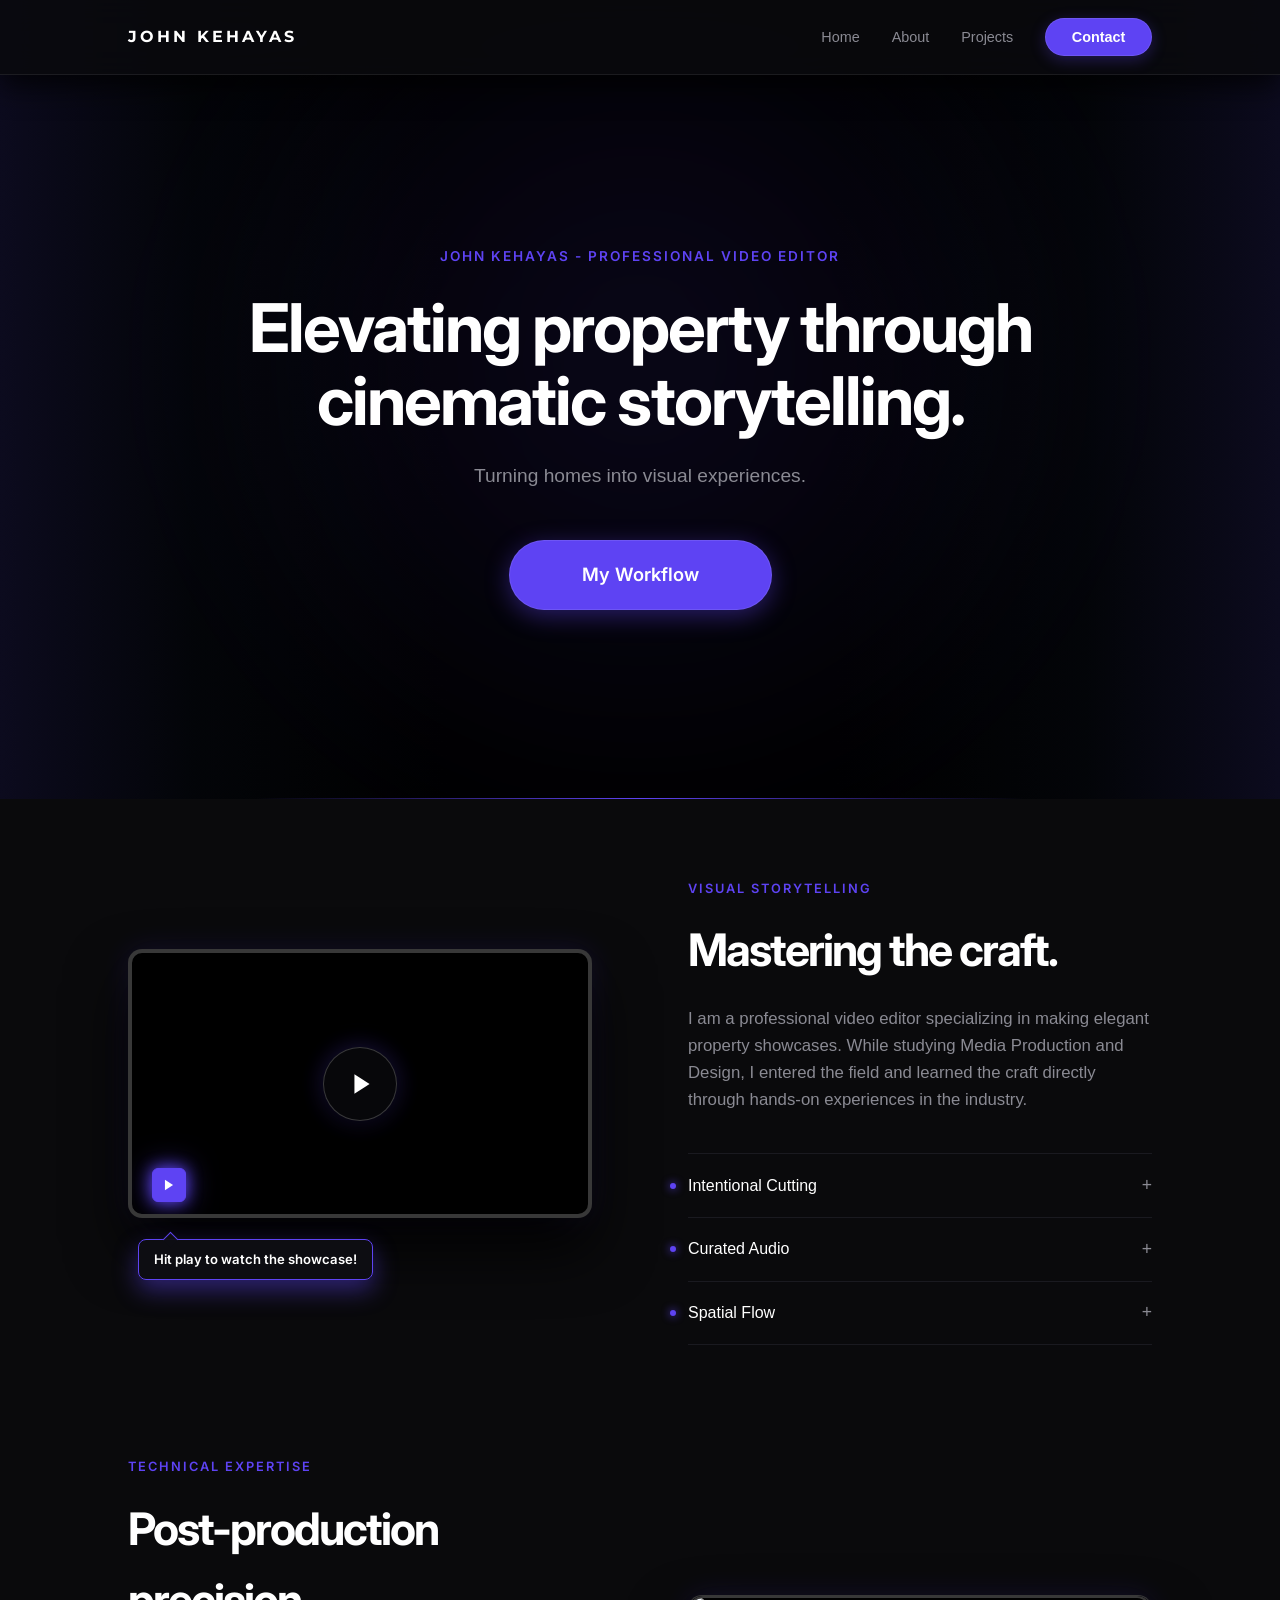
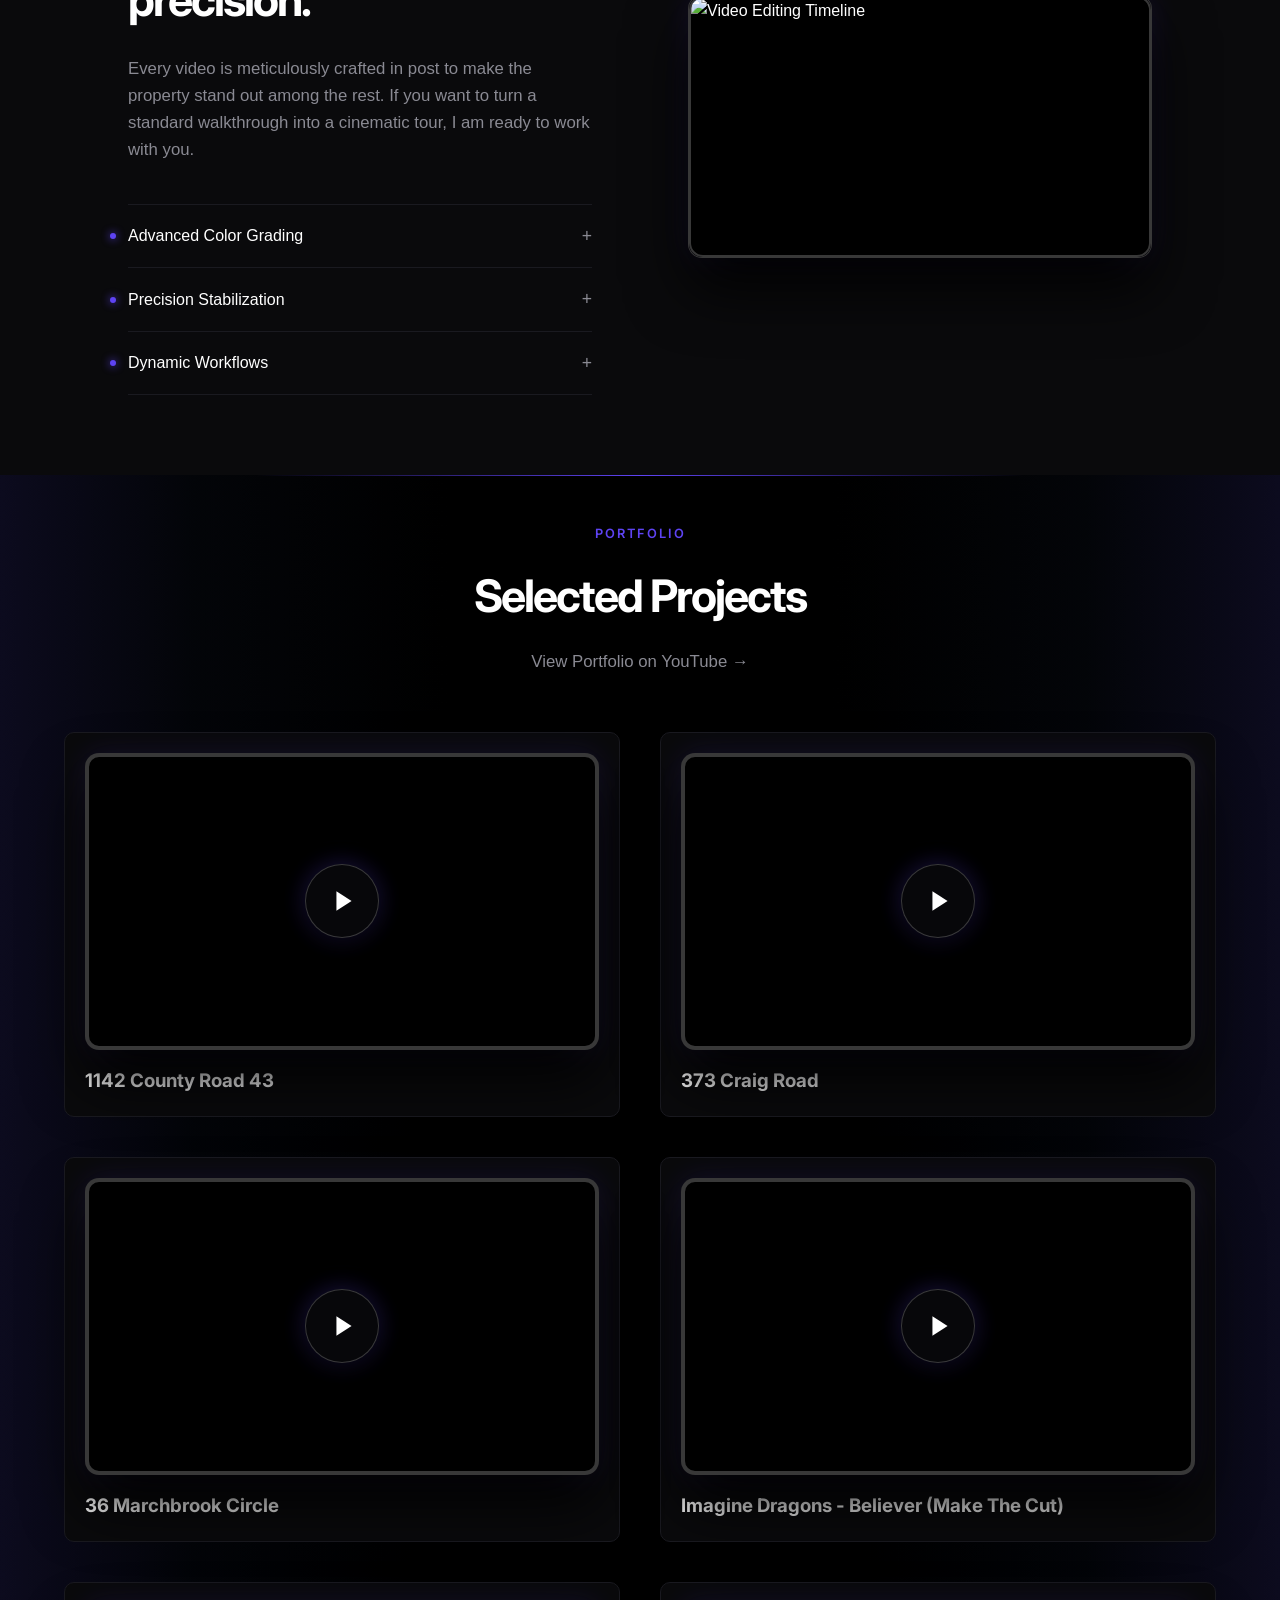
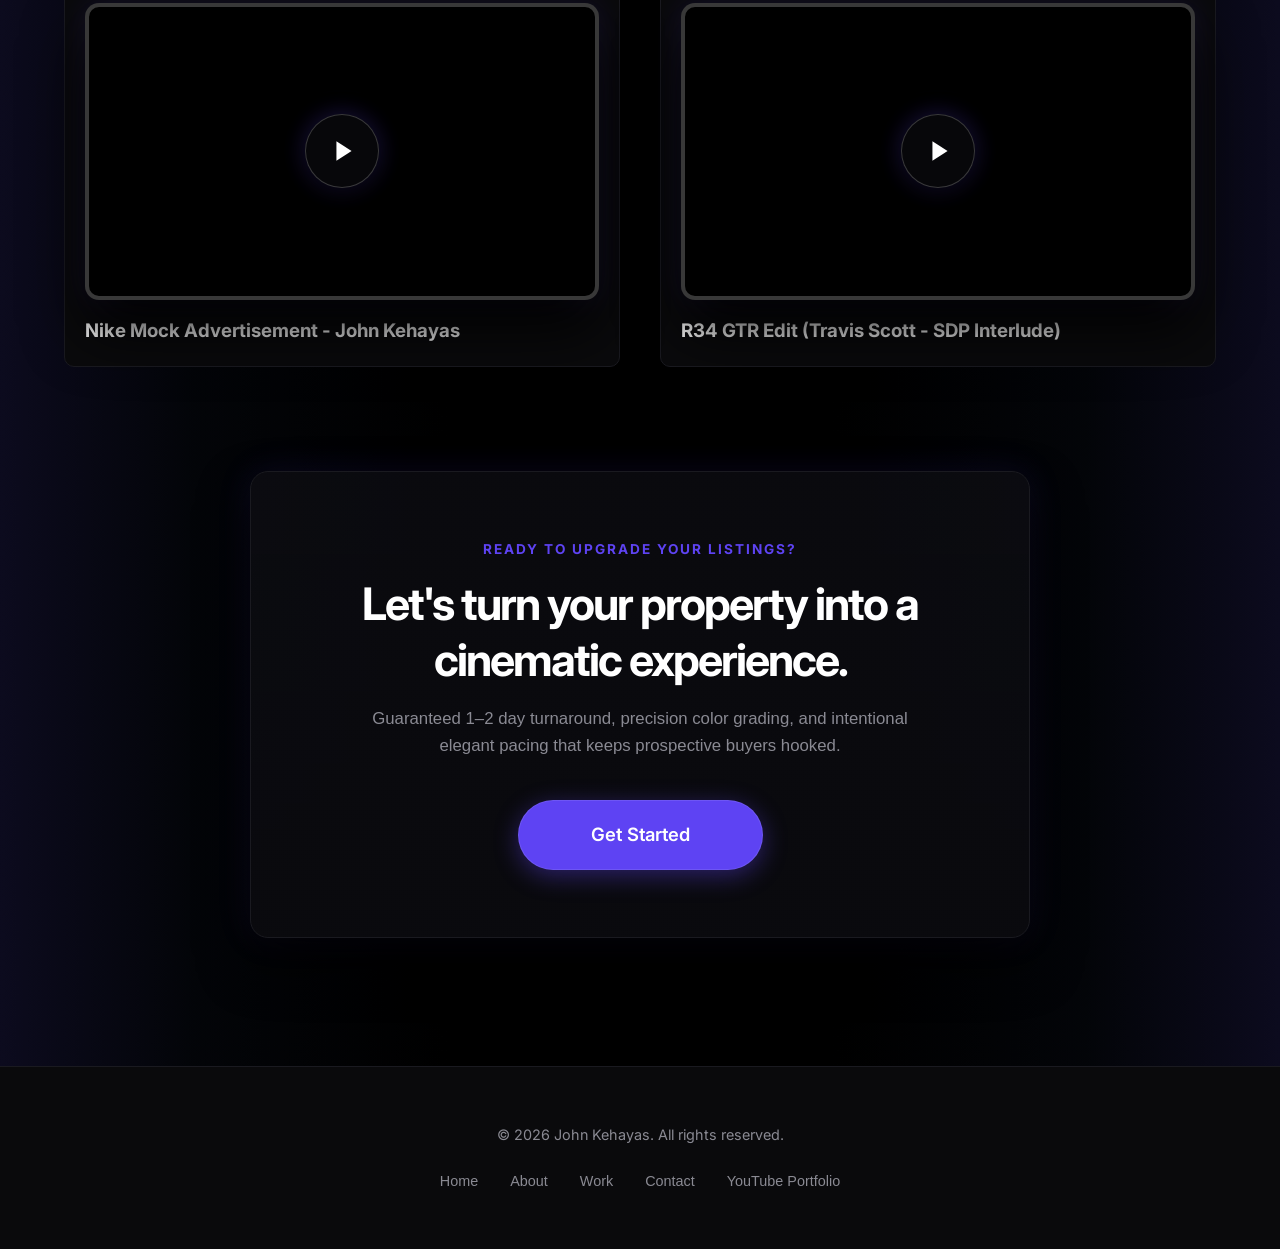
==== commit 233d5bb5: "Change CTA link text from 'Get in Contact' to 'Get Started'" ====
--- a/index.html
+++ b/index.html
@@ -466,7 +466,7 @@
             <p class="cta-eyebrow">READY TO UPGRADE YOUR LISTINGS?</p>
             <h2 class="cta-heading">Let's turn your property into a cinematic experience.</h2>
             <p class="cta-sub">Guaranteed 1–2 day turnaround, precision color grading, and intentional elegant pacing that keeps prospective buyers hooked.</p>
-            <a href="contact.html" class="btn-solid">Get in Contact</a>
+            <a href="contact.html" class="btn-solid">Get Started</a>
         </div>
     </section>
 
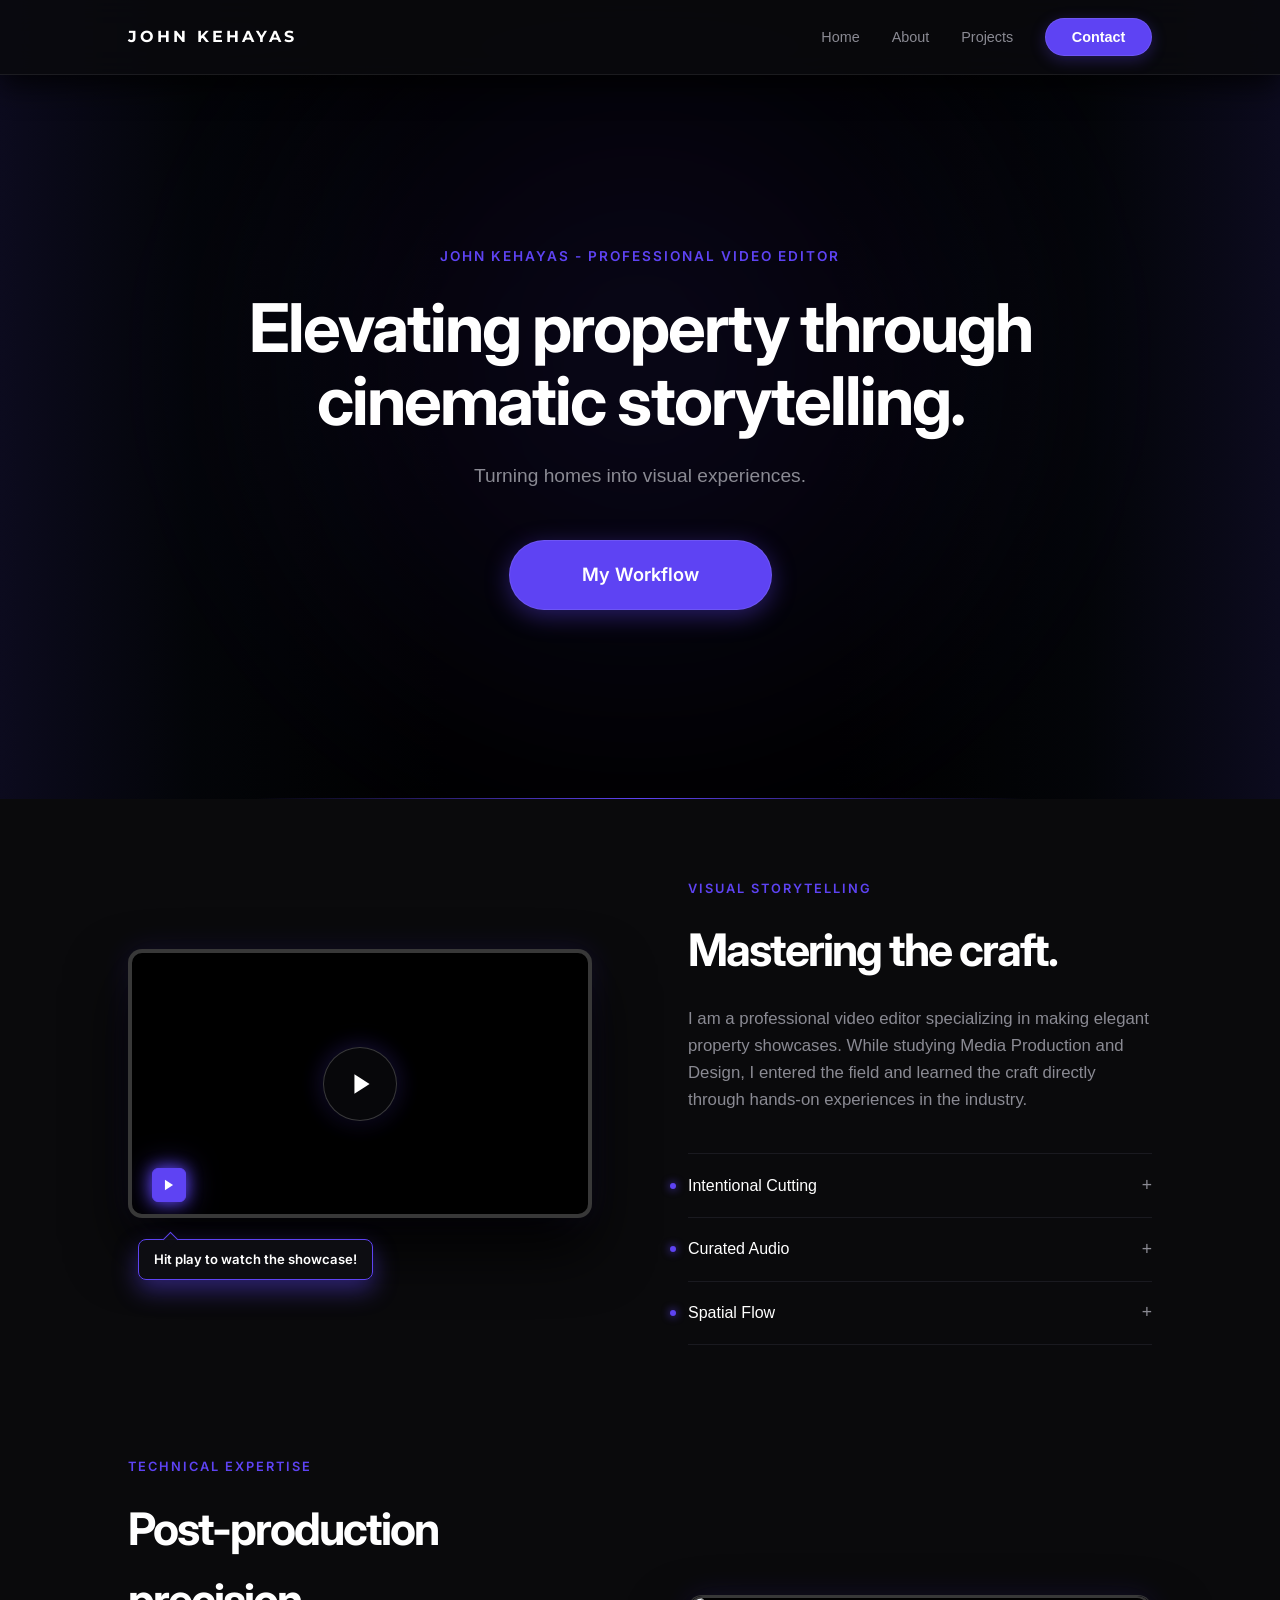
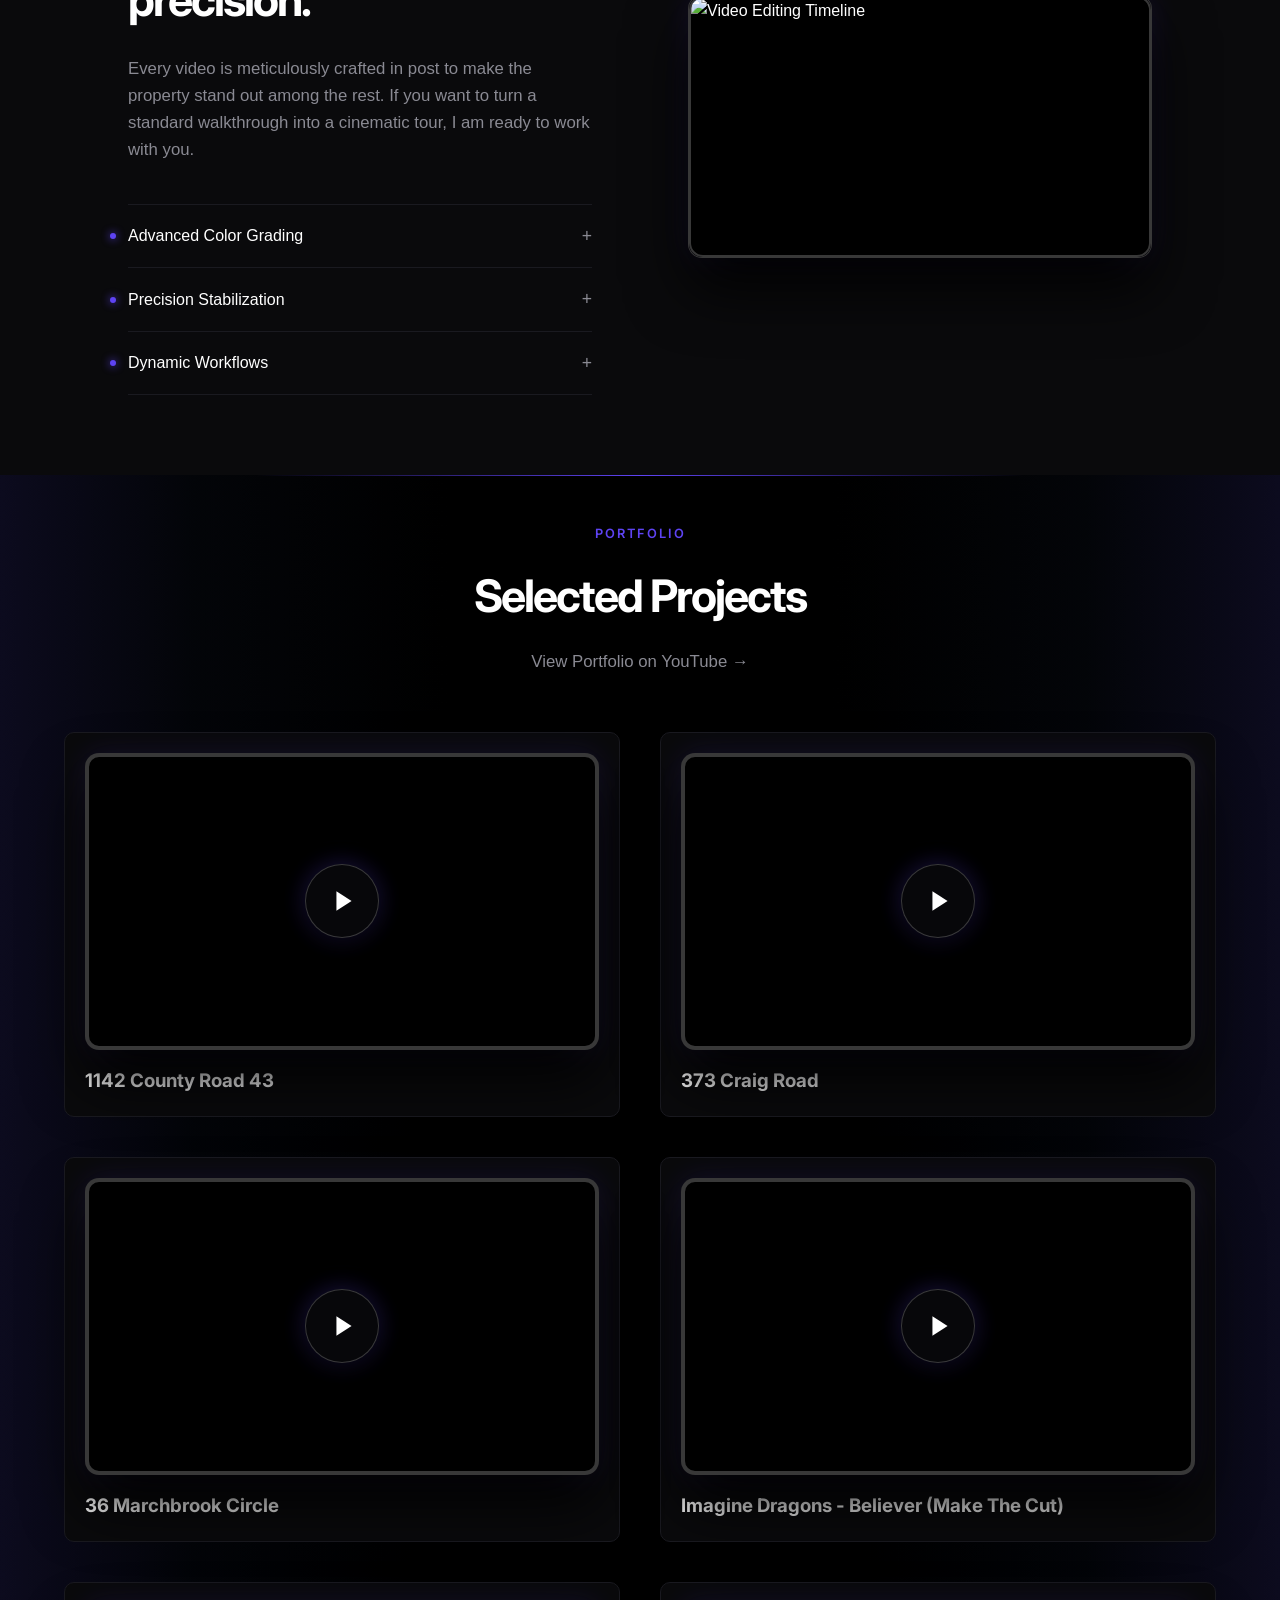
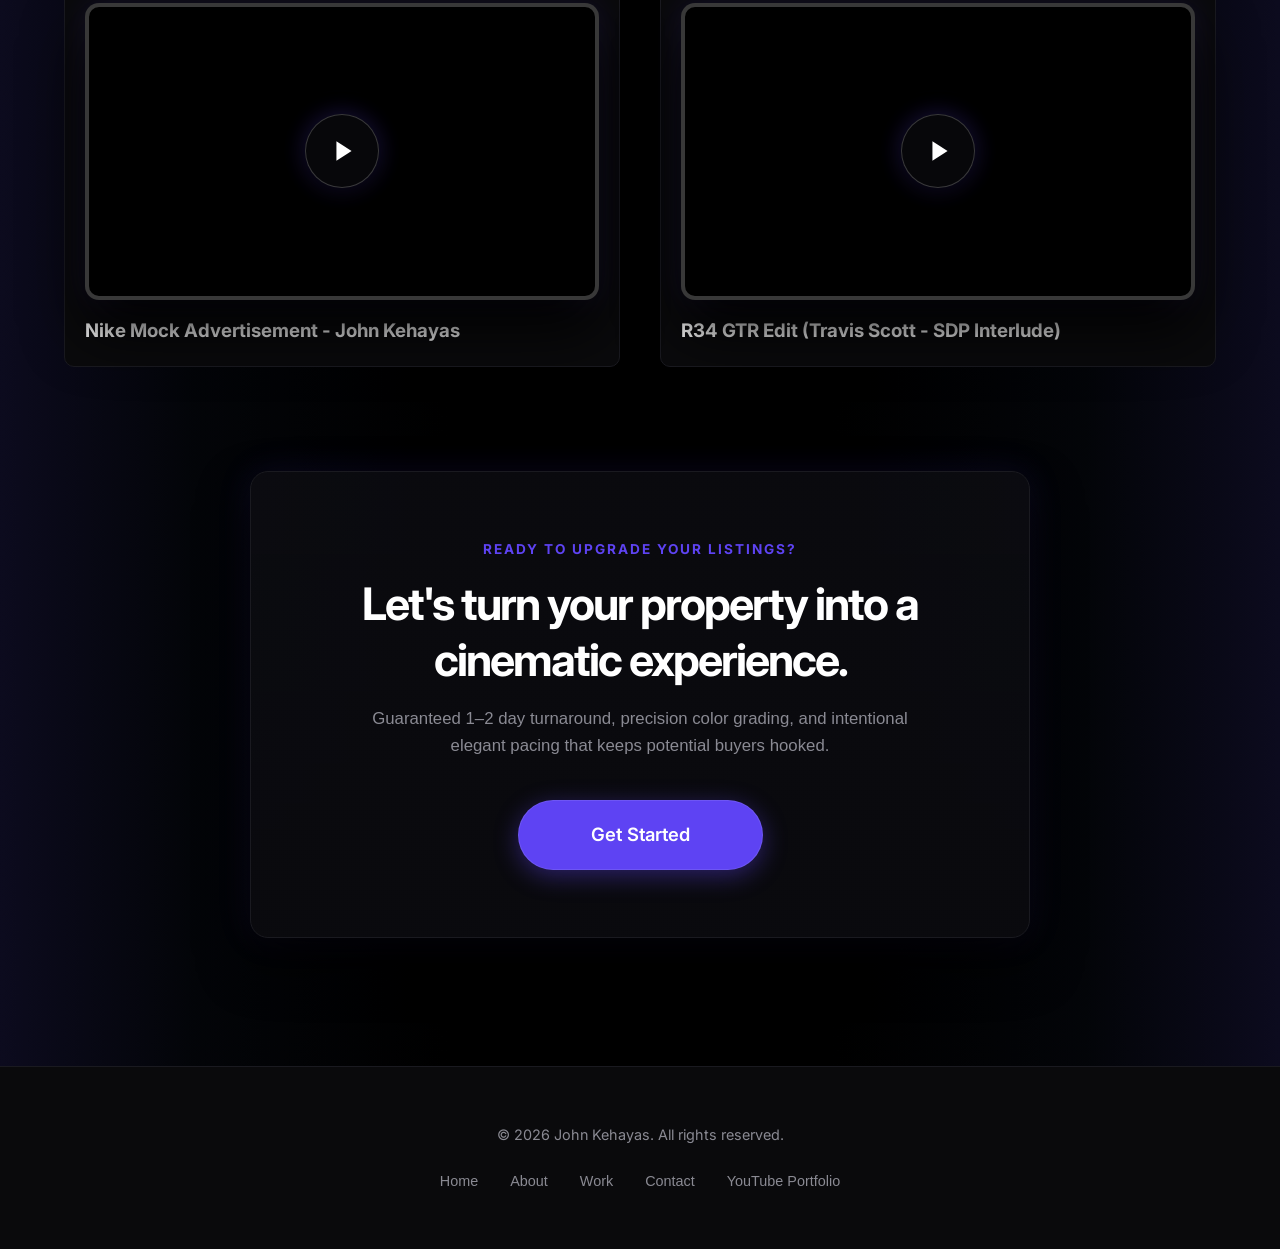
==== commit bfc411c2: "Correct typo in contact CTA description" ====
--- a/index.html
+++ b/index.html
@@ -465,7 +465,7 @@
         <div class="portfolio-cta">
             <p class="cta-eyebrow">READY TO UPGRADE YOUR LISTINGS?</p>
             <h2 class="cta-heading">Let's turn your property into a cinematic experience.</h2>
-            <p class="cta-sub">Guaranteed 1–2 day turnaround, precision color grading, and intentional elegant pacing that keeps prospective buyers hooked.</p>
+            <p class="cta-sub">Guaranteed 1–2 day turnaround, precision color grading, and intentional elegant pacing that keeps potential buyers hooked.</p>
             <a href="contact.html" class="btn-solid">Get Started</a>
         </div>
     </section>
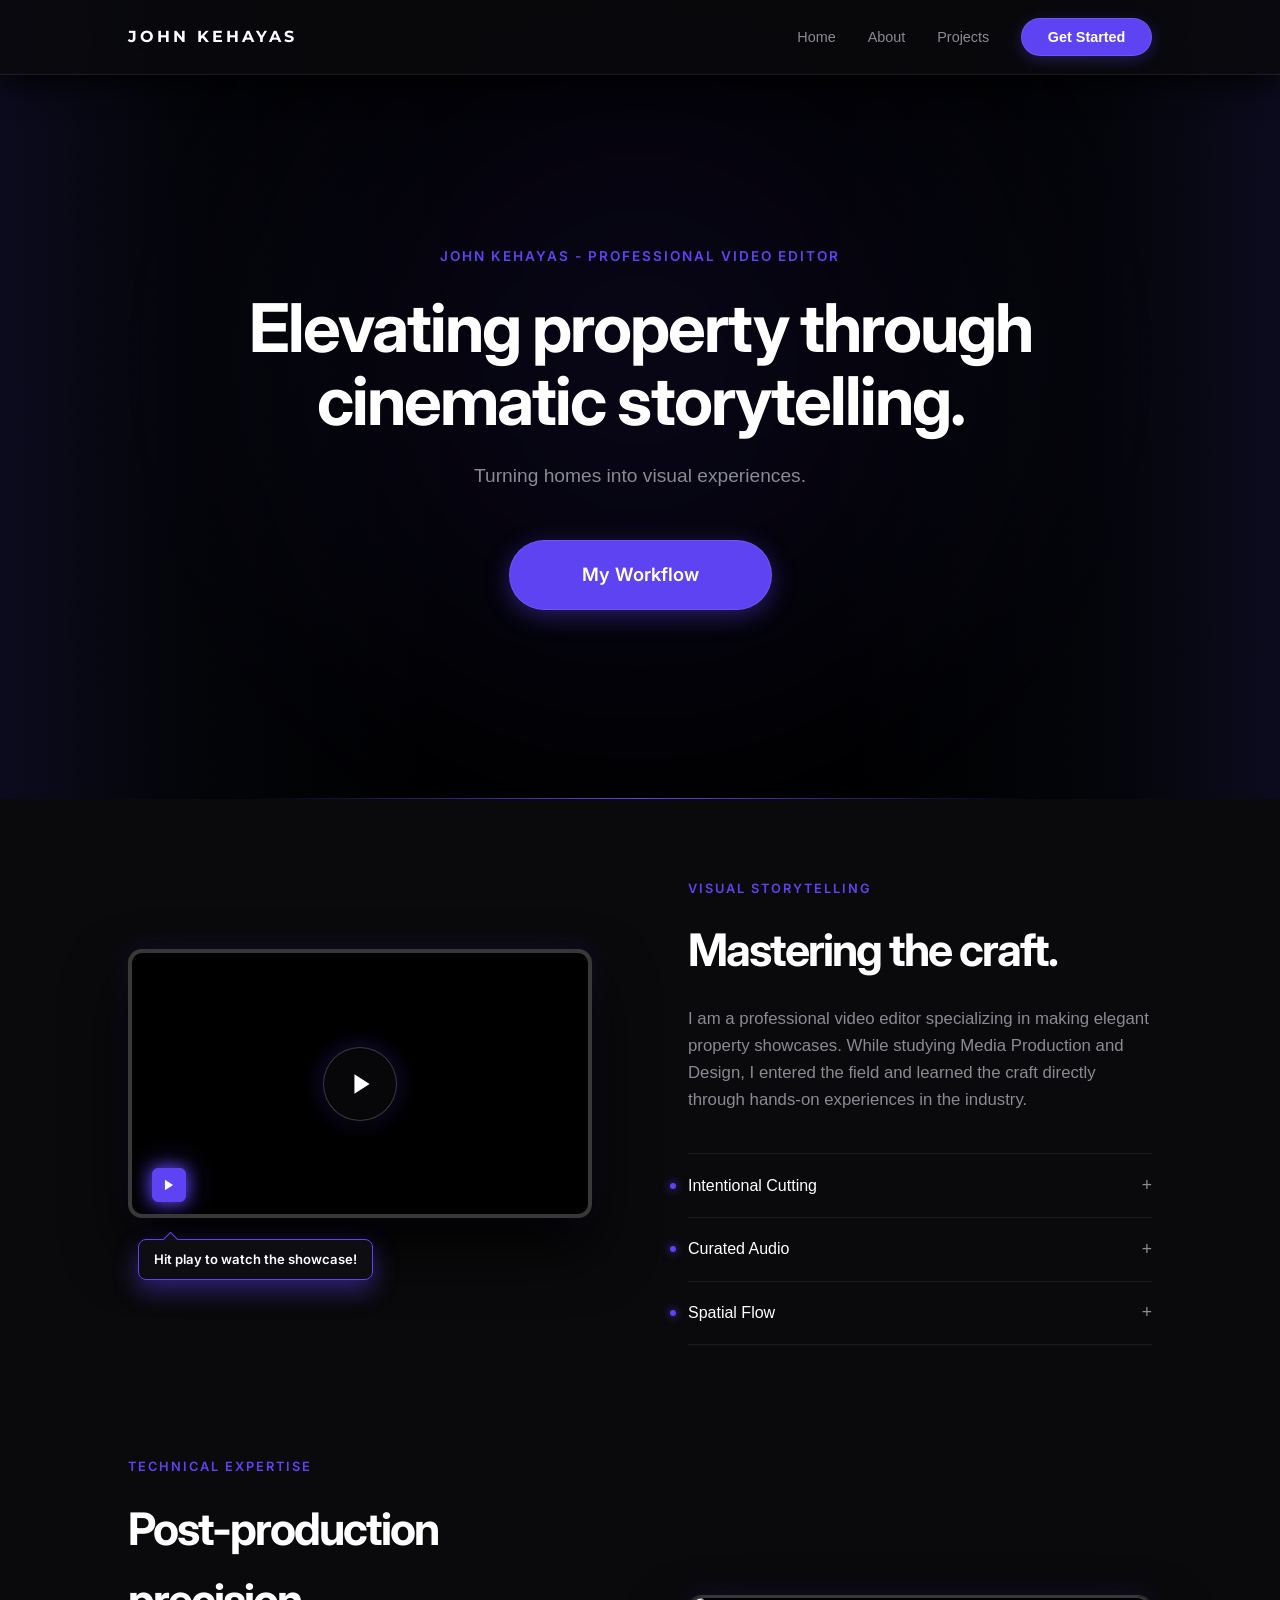
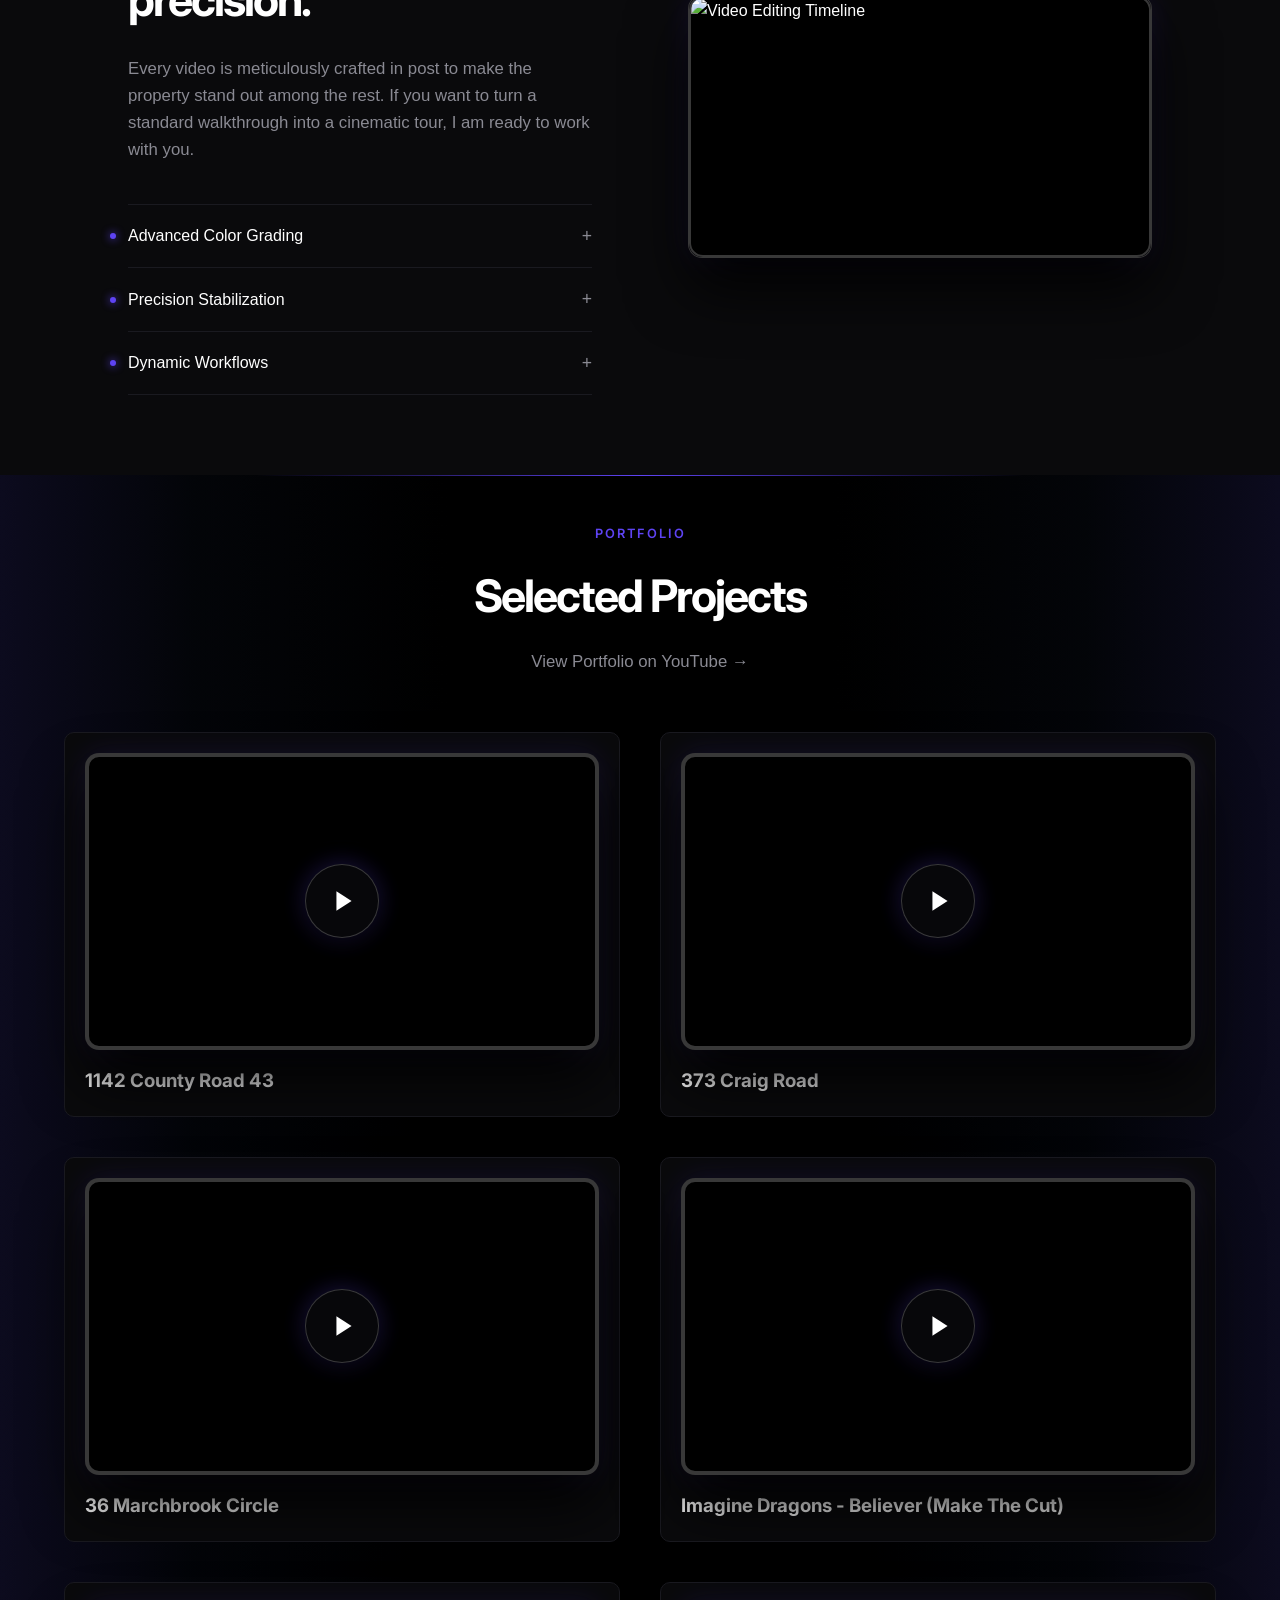
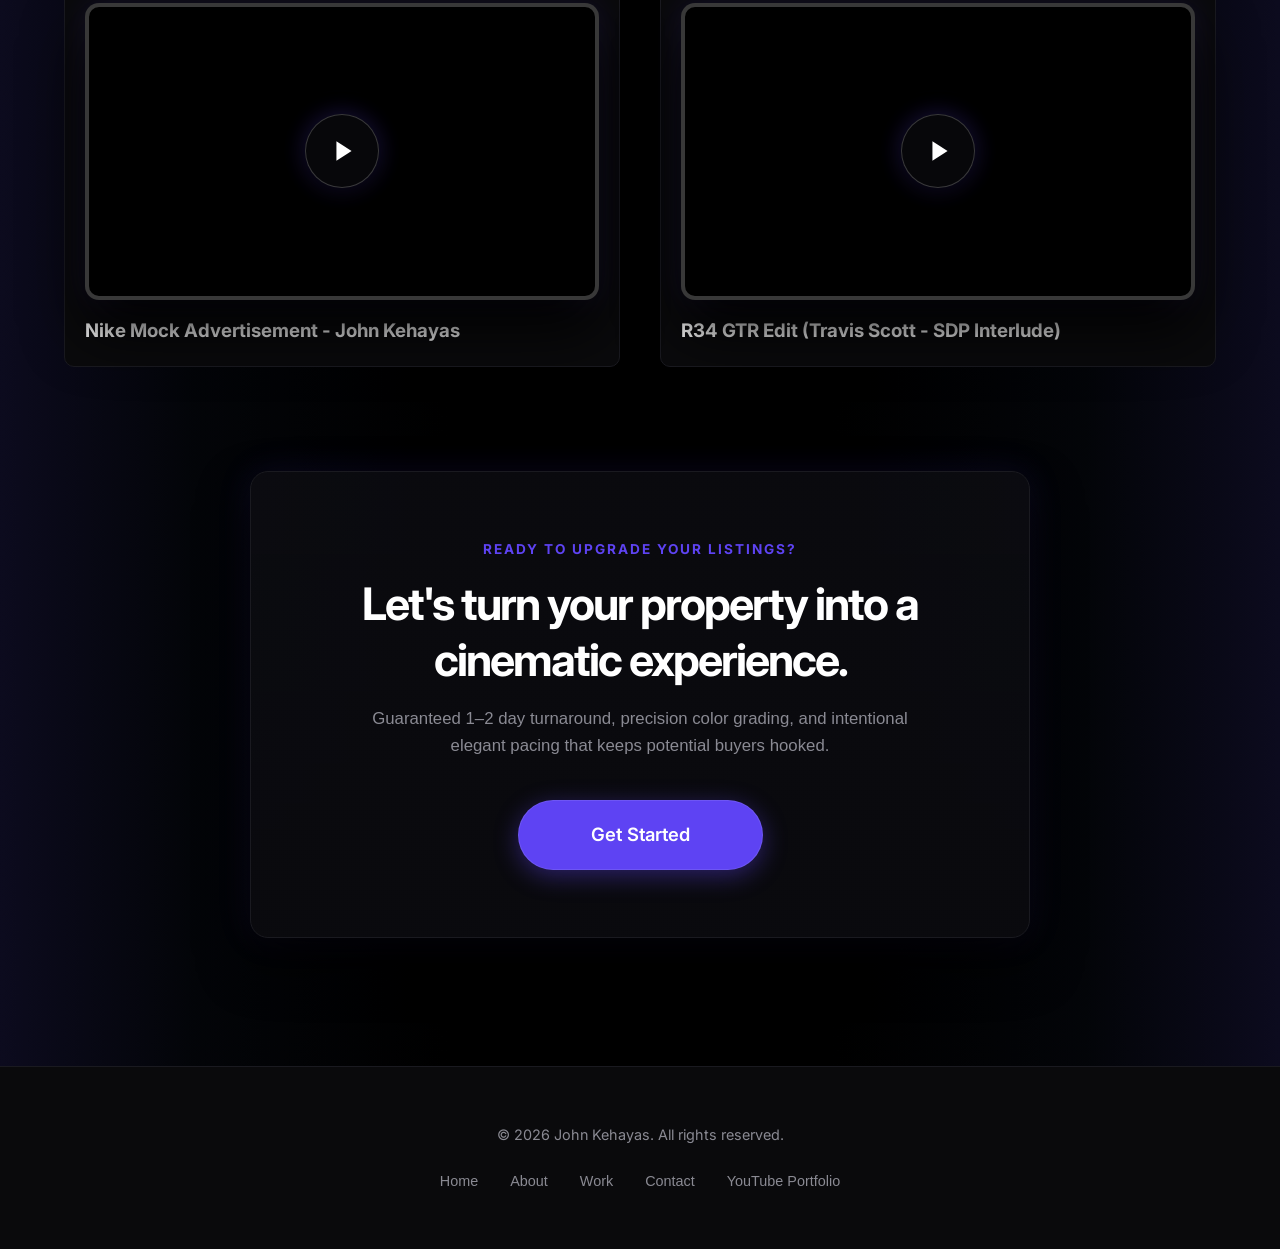
==== commit ae5eadf8: "Change 'Contact' link text to 'Get Started'" ====
--- a/index.html
+++ b/index.html
@@ -29,7 +29,7 @@
             <li><a href="index.html#top">Home</a></li>
             <li><a href="index.html#about">About</a></li>
             <li><a href="index.html#work">Projects</a></li>
-            <li><a href="contact.html" class="nav-contact-btn">Contact</a></li>
+            <li><a href="contact.html" class="nav-contact-btn">Get Started</a></li>
         </ul>
     </nav>
 
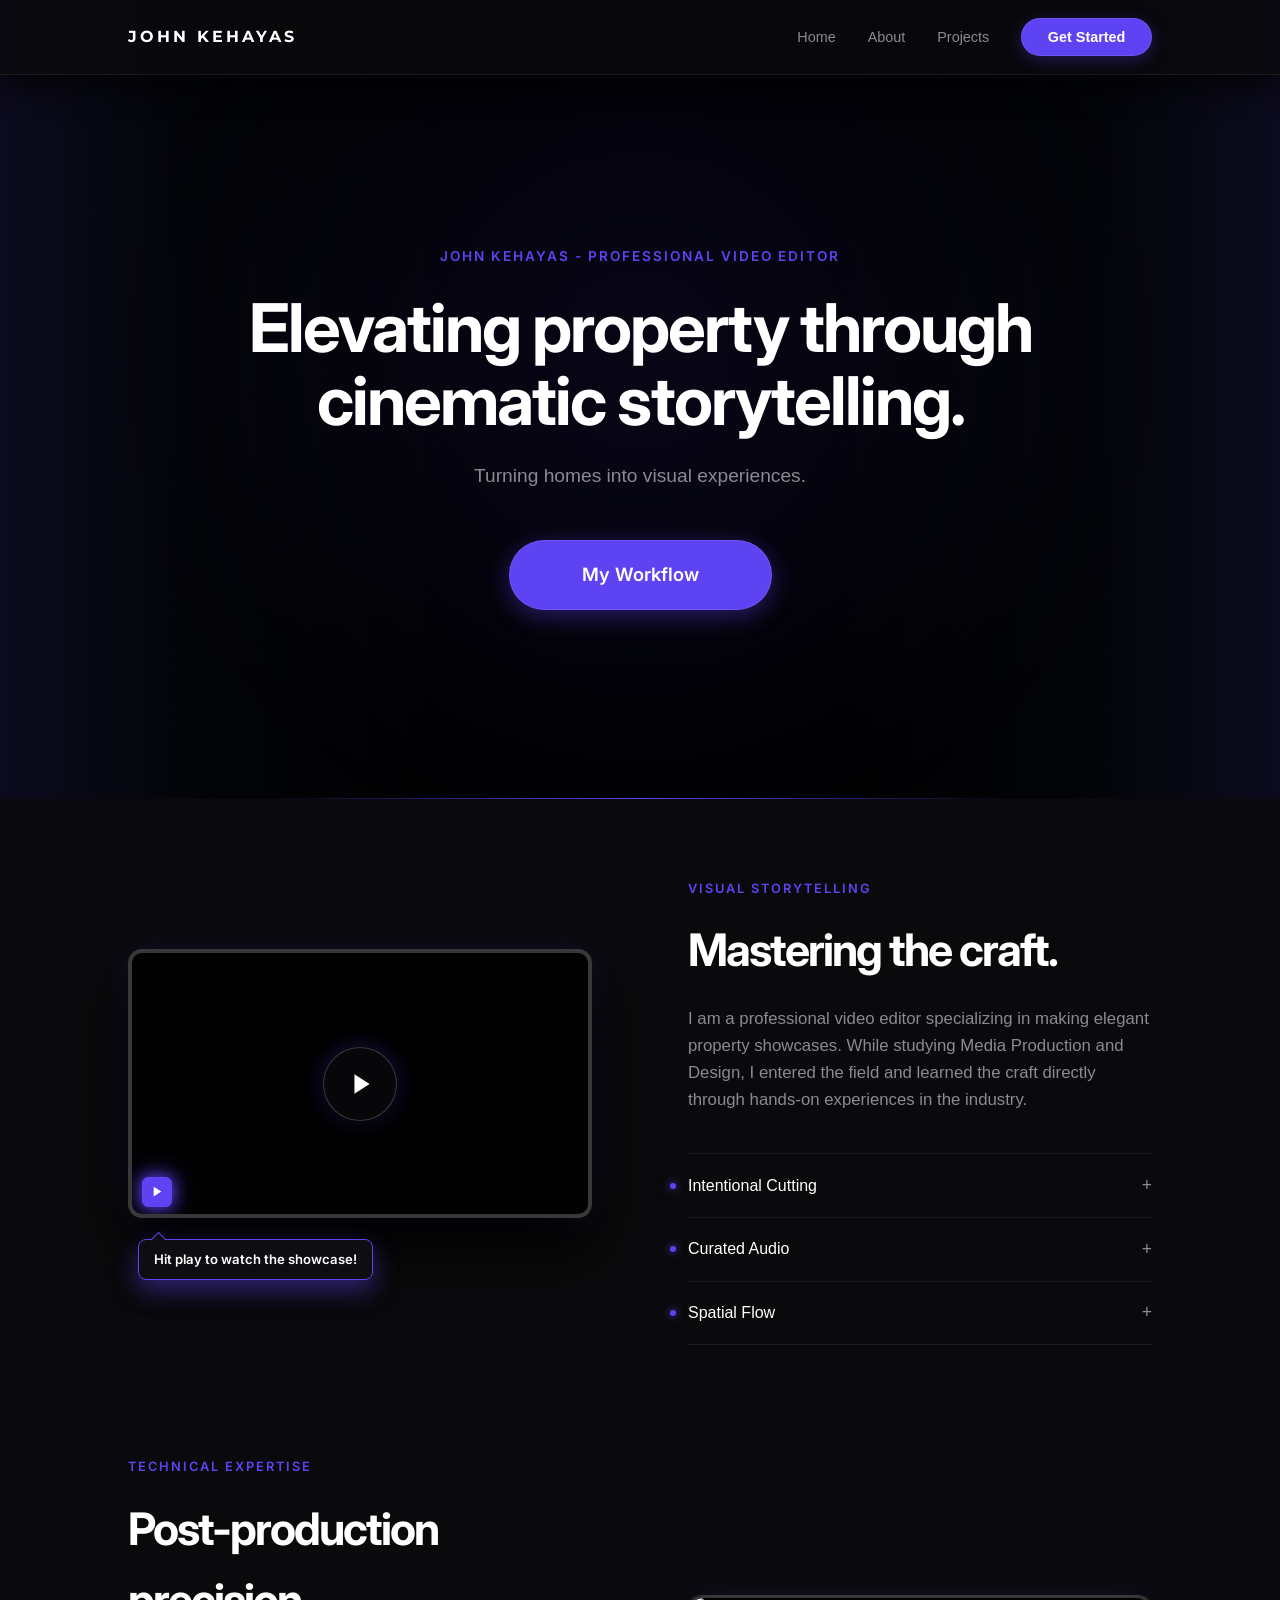
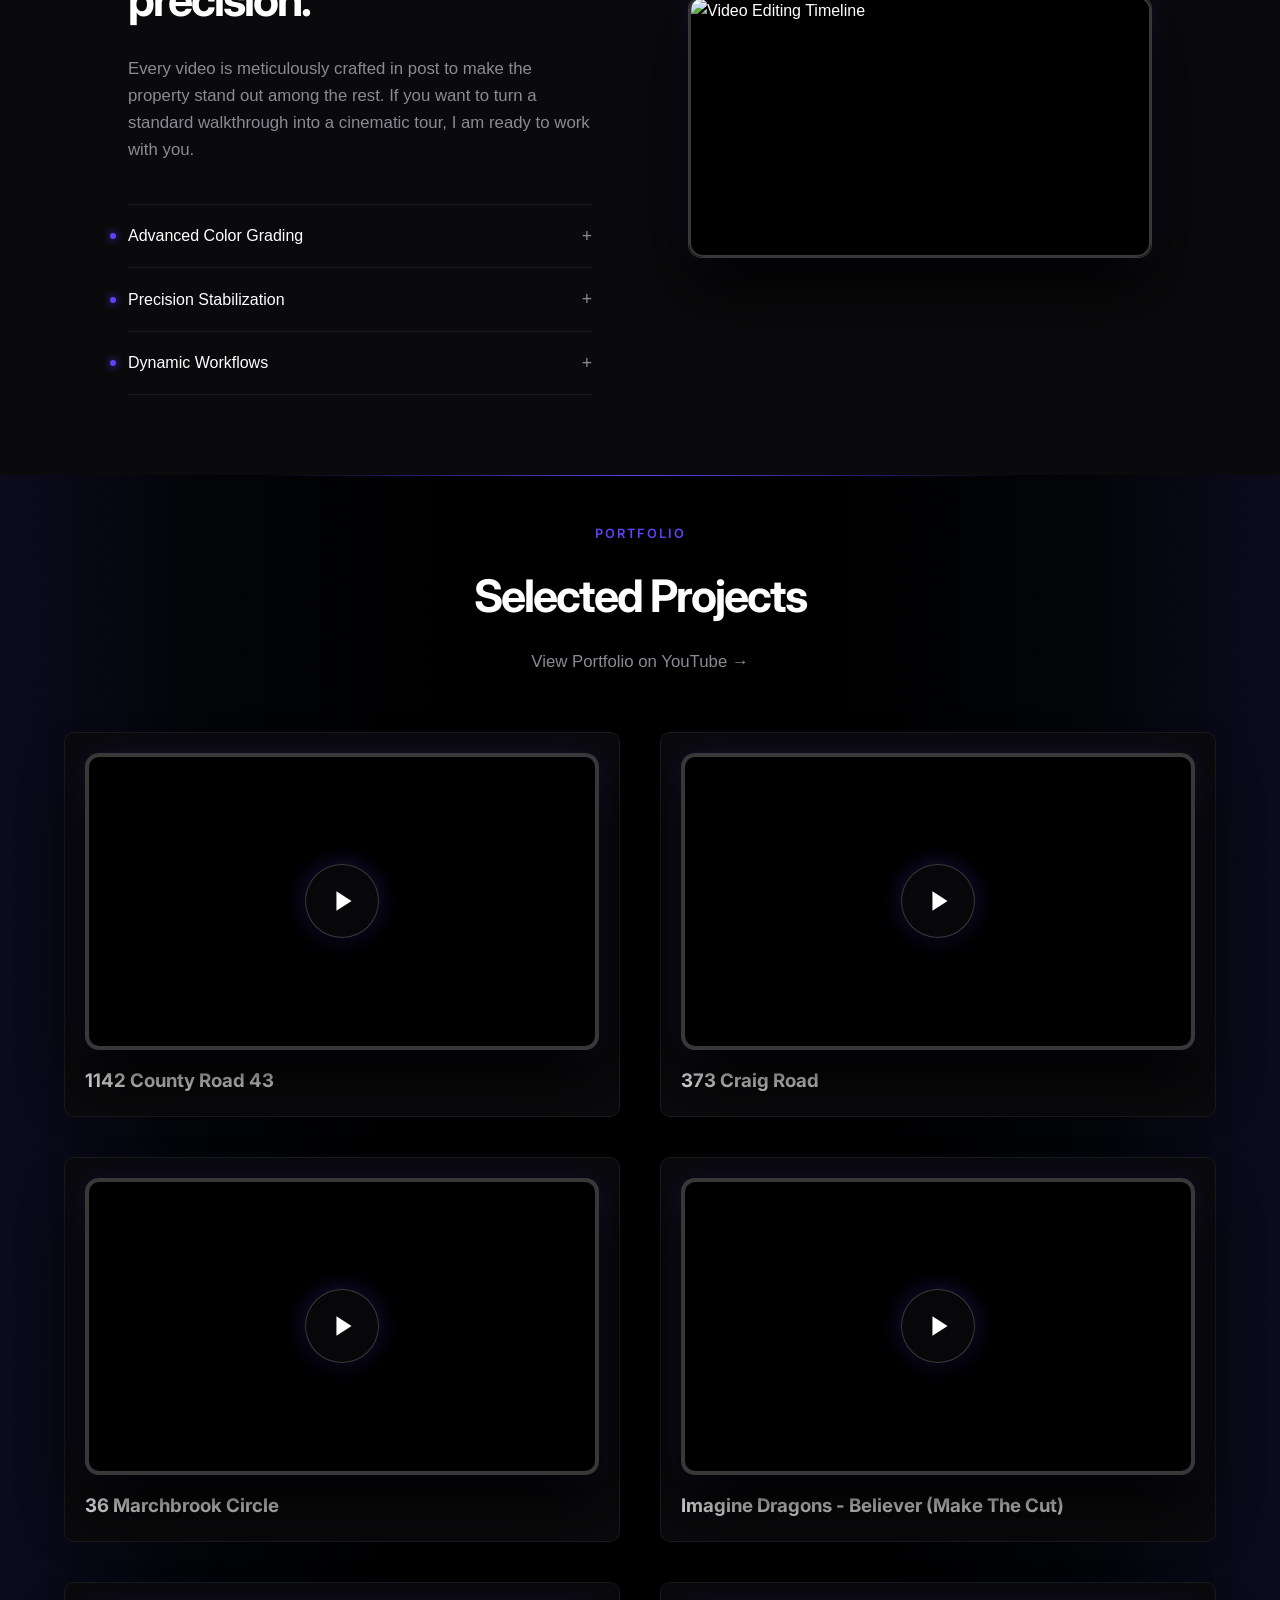
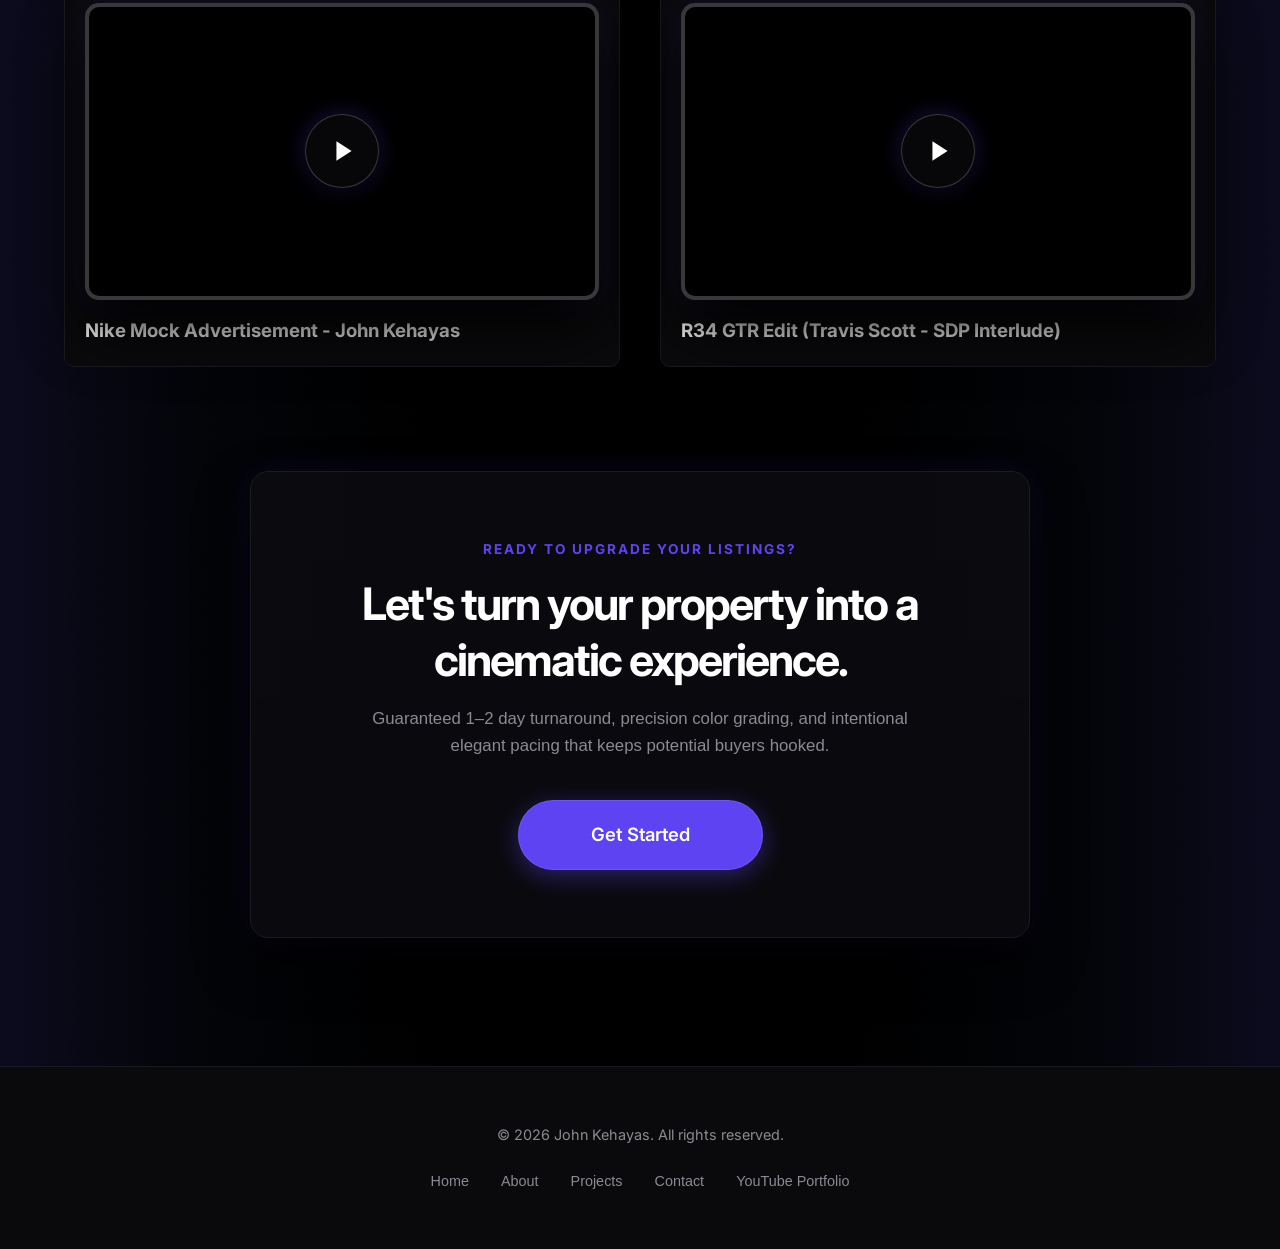
==== commit adfb1f1e: "Optimize carousel responsive layout, streamline controls, and refine navigation" ====
--- a/index.html
+++ b/index.html
@@ -94,8 +94,8 @@
                         <div class="video-overlay-bar">
                             <div class="control-left-group">
                                 <button class="overlay-btn" id="playPauseBtn" title="Play/Pause">
-                                    <svg id="playIcon" width="14" height="14" viewBox="0 0 24 24" fill="currentColor"><polygon points="5 3 19 12 5 21 5 3"></polygon></svg>
-                                    <svg id="pauseIcon" width="14" height="14" viewBox="0 0 24 24" fill="currentColor" style="display:none;"><rect x="6" y="4" width="4" height="16"></rect><rect x="14" y="4" width="4" height="16"></rect></svg>
+                                    <svg id="playIcon" width="13" height="13" viewBox="0 0 24 24" fill="currentColor"><polygon points="5 3 19 12 5 21 5 3"></polygon></svg>
+                                    <svg id="pauseIcon" width="13" height="13" viewBox="0 0 24 24" fill="currentColor" style="display:none;"><rect x="6" y="4" width="4" height="16"></rect><rect x="14" y="4" width="4" height="16"></rect></svg>
                                 </button>
                                 <span class="overlay-title" id="overlayTitle">1142 County Road 43</span>
                             </div>
@@ -116,15 +116,19 @@
                                         </div>
                                     </div>
                                     <button class="overlay-btn" id="muteUnmuteBtn" title="Mute/Unmute">
-                                        <svg id="mutedIcon" width="15" height="15" viewBox="0 0 24 24" fill="none" stroke="currentColor" stroke-width="2" stroke-linecap="round" stroke-linejoin="round"><polygon points="11 5 6 9 2 9 2 15 6 15 11 19 11 5"></polygon><line x1="23" y1="9" x2="17" y2="15"></line><line x1="17" y1="9" x2="23" y2="15"></line></svg>
-                                        <svg id="unmutedIcon" width="15" height="15" viewBox="0 0 24 24" fill="none" stroke="currentColor" stroke-width="2" stroke-linecap="round" stroke-linejoin="round" style="display:none;"><polygon points="11 5 6 9 2 9 2 15 6 15 11 19 11 5"></polygon><path d="M19.07 4.93a10 10 0 0 1 0 14.14M15.54 8.46a5 5 0 0 1 0 7.07"></path></svg>
+                                        <svg id="mutedIcon" width="14" height="14" viewBox="0 0 24 24" fill="none" stroke="currentColor" stroke-width="2" stroke-linecap="round" stroke-linejoin="round"><polygon points="11 5 6 9 2 9 2 15 6 15 11 19 11 5"></polygon><line x1="23" y1="9" x2="17" y2="15"></line><line x1="17" y1="9" x2="23" y2="15"></line></svg>
+                                        <svg id="unmutedIcon" width="14" height="14" viewBox="0 0 24 24" fill="none" stroke="currentColor" stroke-width="2" stroke-linecap="round" stroke-linejoin="round" style="display:none;"><polygon points="11 5 6 9 2 9 2 15 6 15 11 19 11 5"></polygon><path d="M19.07 4.93a10 10 0 0 1 0 14.14M15.54 8.46a5 5 0 0 1 0 7.07"></path></svg>
                                     </button>
                                 </div>
 
-                                <button class="overlay-btn" id="prevVideoBtn" title="Previous Video">←</button>
-                                <button class="overlay-btn" id="nextVideoBtn" title="Next Video">→</button>
+                                <button class="overlay-btn" id="prevVideoBtn" title="Previous Video">
+                                    <svg width="14" height="14" viewBox="0 0 24 24" fill="none" stroke="currentColor" stroke-width="2.2" stroke-linecap="round" stroke-linejoin="round"><polyline points="15 18 9 12 15 6"></polyline></svg>
+                                </button>
+                                <button class="overlay-btn" id="nextVideoBtn" title="Next Video">
+                                    <svg width="14" height="14" viewBox="0 0 24 24" fill="none" stroke="currentColor" stroke-width="2.2" stroke-linecap="round" stroke-linejoin="round"><polyline points="9 18 15 12 9 6"></polyline></svg>
+                                </button>
                                 <button class="overlay-btn grid-icon-btn" id="toggleGridBtn" title="Grid View">
-                                    <svg width="15" height="15" viewBox="0 0 24 24" fill="none" stroke="currentColor" stroke-width="2.5" stroke-linecap="round" stroke-linejoin="round">
+                                    <svg width="14" height="14" viewBox="0 0 24 24" fill="none" stroke="currentColor" stroke-width="2.2" stroke-linecap="round" stroke-linejoin="round">
                                         <rect x="3" y="3" width="7" height="7"></rect>
                                         <rect x="14" y="3" width="7" height="7"></rect>
                                         <rect x="14" y="14" width="7" height="7"></rect>
@@ -132,7 +136,7 @@
                                     </svg>
                                 </button>
                                 <button class="overlay-btn" id="carouselFullscreenBtn" title="Fullscreen" aria-label="Fullscreen">
-                                    <svg width="15" height="15" viewBox="0 0 24 24" fill="none" stroke="currentColor" stroke-width="2" stroke-linecap="round" stroke-linejoin="round">
+                                    <svg width="14" height="14" viewBox="0 0 24 24" fill="none" stroke="currentColor" stroke-width="2.2" stroke-linecap="round" stroke-linejoin="round">
                                         <path d="M8 3H5a2 2 0 0 0-2 2v3m18 0V5a2 2 0 0 0-2-2h-3m0 18h3a2 2 0 0 0 2-2v-3M3 16v3a2 2 0 0 0 2 2h3"></path>
                                     </svg>
                                 </button>
@@ -233,8 +237,8 @@
                     <div class="video-overlay-bar">
                         <div class="control-left-group">
                             <button class="overlay-btn grid-play-btn" title="Play/Pause">
-                                <svg class="play-icon" width="14" height="14" viewBox="0 0 24 24" fill="currentColor"><polygon points="5 3 19 12 5 21 5 3"></polygon></svg>
-                                <svg class="pause-icon" width="14" height="14" viewBox="0 0 24 24" fill="currentColor" style="display:none;"><rect x="6" y="4" width="4" height="16"></rect><rect x="14" y="4" width="4" height="16"></rect></svg>
+                                <svg class="play-icon" width="13" height="13" viewBox="0 0 24 24" fill="currentColor"><polygon points="5 3 19 12 5 21 5 3"></polygon></svg>
+                                <svg class="pause-icon" width="13" height="13" viewBox="0 0 24 24" fill="currentColor" style="display:none;"><rect x="6" y="4" width="4" height="16"></rect><rect x="14" y="4" width="4" height="16"></rect></svg>
                             </button>
                             <span class="overlay-title">1142 County Road 43</span>
                         </div>
@@ -251,13 +255,13 @@
                                     </div>
                                 </div>
                                 <button class="overlay-btn grid-mute-btn" title="Mute/Unmute">
-                                    <svg class="muted-icon" width="15" height="15" viewBox="0 0 24 24" fill="none" stroke="currentColor" stroke-width="2" stroke-linecap="round" stroke-linejoin="round"><polygon points="11 5 6 9 2 9 2 15 6 15 11 19 11 5"></polygon><line x1="23" y1="9" x2="17" y2="15"></line><line x1="17" y1="9" x2="23" y2="15"></line></svg>
-                                    <svg class="unmuted-icon" width="15" height="15" viewBox="0 0 24 24" fill="none" stroke="currentColor" stroke-width="2" stroke-linecap="round" style="display:none;"><polygon points="11 5 6 9 2 9 2 15 6 15 11 19 11 5"></polygon><path d="M19.07 4.93a10 10 0 0 1 0 14.14M15.54 8.46a5 5 0 0 1 0 7.07"></path></svg>
-                                </button>
-                            </div>
-
-                            <button class="overlay-btn grid-fullscreen-btn" title="Fullscreen">
-                                <svg width="15" height="15" viewBox="0 0 24 24" fill="none" stroke="currentColor" stroke-width="2" stroke-linecap="round" stroke-linejoin="round"><path d="M8 3H5a2 2 0 0 0-2 2v3m18 0V5a2 2 0 0 0-2-2h-3m0 18h3a2 2 0 0 0 2-2v-3M3 16v3a2 2 0 0 0 2 2h3"></path></svg>
+                                    <svg class="muted-icon" width="14" height="14" viewBox="0 0 24 24" fill="none" stroke="currentColor" stroke-width="2" stroke-linecap="round" stroke-linejoin="round"><polygon points="11 5 6 9 2 9 2 15 6 15 11 19 11 5"></polygon><line x1="23" y1="9" x2="17" y2="15"></line><line x1="17" y1="9" x2="23" y2="15"></line></svg>
+                                    <svg class="unmuted-icon" width="14" height="14" viewBox="0 0 24 24" fill="none" stroke="currentColor" stroke-width="2" stroke-linecap="round" style="display:none;"><polygon points="11 5 6 9 2 9 2 15 6 15 11 19 11 5"></polygon><path d="M19.07 4.93a10 10 0 0 1 0 14.14M15.54 8.46a5 5 0 0 1 0 7.07"></path></svg>
+                                </button>
+                            </div>
+
+                            <button class="overlay-btn grid-fullscreen-btn" title="Fullscreen">
+                                <svg width="14" height="14" viewBox="0 0 24 24" fill="none" stroke="currentColor" stroke-width="2" stroke-linecap="round" stroke-linejoin="round"><path d="M8 3H5a2 2 0 0 0-2 2v3m18 0V5a2 2 0 0 0-2-2h-3m0 18h3a2 2 0 0 0 2-2v-3M3 16v3a2 2 0 0 0 2 2h3"></path></svg>
                             </button>
                         </div>
                     </div>
@@ -274,8 +278,8 @@
                     <div class="video-overlay-bar">
                         <div class="control-left-group">
                             <button class="overlay-btn grid-play-btn" title="Play/Pause">
-                                <svg class="play-icon" width="14" height="14" viewBox="0 0 24 24" fill="currentColor"><polygon points="5 3 19 12 5 21 5 3"></polygon></svg>
-                                <svg class="pause-icon" width="14" height="14" viewBox="0 0 24 24" fill="currentColor" style="display:none;"><rect x="6" y="4" width="4" height="16"></rect><rect x="14" y="4" width="4" height="16"></rect></svg>
+                                <svg class="play-icon" width="13" height="13" viewBox="0 0 24 24" fill="currentColor"><polygon points="5 3 19 12 5 21 5 3"></polygon></svg>
+                                <svg class="pause-icon" width="13" height="13" viewBox="0 0 24 24" fill="currentColor" style="display:none;"><rect x="6" y="4" width="4" height="16"></rect><rect x="14" y="4" width="4" height="16"></rect></svg>
                             </button>
                             <span class="overlay-title">373 Craig Road</span>
                         </div>
@@ -291,12 +295,12 @@
                                     </div>
                                 </div>
                                 <button class="overlay-btn grid-mute-btn" title="Mute/Unmute">
-                                    <svg class="muted-icon" width="15" height="15" viewBox="0 0 24 24" fill="none" stroke="currentColor" stroke-width="2" stroke-linecap="round" stroke-linejoin="round"><polygon points="11 5 6 9 2 9 2 15 6 15 11 19 11 5"></polygon><line x1="23" y1="9" x2="17" y2="15"></line><line x1="17" y1="9" x2="23" y2="15"></line></svg>
-                                    <svg class="unmuted-icon" width="15" height="15" viewBox="0 0 24 24" fill="none" stroke="currentColor" stroke-width="2" stroke-linecap="round" style="display:none;"><polygon points="11 5 6 9 2 9 2 15 6 15 11 19 11 5"></polygon><path d="M19.07 4.93a10 10 0 0 1 0 14.14M15.54 8.46a5 5 0 0 1 0 7.07"></path></svg>
-                                </button>
-                            </div>
-                            <button class="overlay-btn grid-fullscreen-btn" title="Fullscreen">
-                                <svg width="15" height="15" viewBox="0 0 24 24" fill="none" stroke="currentColor" stroke-width="2" stroke-linecap="round" stroke-linejoin="round"><path d="M8 3H5a2 2 0 0 0-2 2v3m18 0V5a2 2 0 0 0-2-2h-3m0 18h3a2 2 0 0 0 2-2v-3M3 16v3a2 2 0 0 0 2 2h3"></path></svg>
+                                    <svg class="muted-icon" width="14" height="14" viewBox="0 0 24 24" fill="none" stroke="currentColor" stroke-width="2" stroke-linecap="round" stroke-linejoin="round"><polygon points="11 5 6 9 2 9 2 15 6 15 11 19 11 5"></polygon><line x1="23" y1="9" x2="17" y2="15"></line><line x1="17" y1="9" x2="23" y2="15"></line></svg>
+                                    <svg class="unmuted-icon" width="14" height="14" viewBox="0 0 24 24" fill="none" stroke="currentColor" stroke-width="2" stroke-linecap="round" style="display:none;"><polygon points="11 5 6 9 2 9 2 15 6 15 11 19 11 5"></polygon><path d="M19.07 4.93a10 10 0 0 1 0 14.14M15.54 8.46a5 5 0 0 1 0 7.07"></path></svg>
+                                </button>
+                            </div>
+                            <button class="overlay-btn grid-fullscreen-btn" title="Fullscreen">
+                                <svg width="14" height="14" viewBox="0 0 24 24" fill="none" stroke="currentColor" stroke-width="2" stroke-linecap="round" stroke-linejoin="round"><path d="M8 3H5a2 2 0 0 0-2 2v3m18 0V5a2 2 0 0 0-2-2h-3m0 18h3a2 2 0 0 0 2-2v-3M3 16v3a2 2 0 0 0 2 2h3"></path></svg>
                             </button>
                         </div>
                     </div>
@@ -313,8 +317,8 @@
                     <div class="video-overlay-bar">
                         <div class="control-left-group">
                             <button class="overlay-btn grid-play-btn" title="Play/Pause">
-                                <svg class="play-icon" width="14" height="14" viewBox="0 0 24 24" fill="currentColor"><polygon points="5 3 19 12 5 21 5 3"></polygon></svg>
-                                <svg class="pause-icon" width="14" height="14" viewBox="0 0 24 24" fill="currentColor" style="display:none;"><rect x="6" y="4" width="4" height="16"></rect><rect x="14" y="4" width="4" height="16"></rect></svg>
+                                <svg class="play-icon" width="13" height="13" viewBox="0 0 24 24" fill="currentColor"><polygon points="5 3 19 12 5 21 5 3"></polygon></svg>
+                                <svg class="pause-icon" width="13" height="13" viewBox="0 0 24 24" fill="currentColor" style="display:none;"><rect x="6" y="4" width="4" height="16"></rect><rect x="14" y="4" width="4" height="16"></rect></svg>
                             </button>
                             <span class="overlay-title">36 Marchbrook Circle</span>
                         </div>
@@ -330,12 +334,12 @@
                                     </div>
                                 </div>
                                 <button class="overlay-btn grid-mute-btn" title="Mute/Unmute">
-                                    <svg class="muted-icon" width="15" height="15" viewBox="0 0 24 24" fill="none" stroke="currentColor" stroke-width="2" stroke-linecap="round" stroke-linejoin="round"><polygon points="11 5 6 9 2 9 2 15 6 15 11 19 11 5"></polygon><line x1="23" y1="9" x2="17" y2="15"></line><line x1="17" y1="9" x2="23" y2="15"></line></svg>
-                                    <svg class="unmuted-icon" width="15" height="15" viewBox="0 0 24 24" fill="none" stroke="currentColor" stroke-width="2" stroke-linecap="round" style="display:none;"><polygon points="11 5 6 9 2 9 2 15 6 15 11 19 11 5"></polygon><path d="M19.07 4.93a10 10 0 0 1 0 14.14M15.54 8.46a5 5 0 0 1 0 7.07"></path></svg>
-                                </button>
-                            </div>
-                            <button class="overlay-btn grid-fullscreen-btn" title="Fullscreen">
-                                <svg width="15" height="15" viewBox="0 0 24 24" fill="none" stroke="currentColor" stroke-width="2" stroke-linecap="round" stroke-linejoin="round"><path d="M8 3H5a2 2 0 0 0-2 2v3m18 0V5a2 2 0 0 0-2-2h-3m0 18h3a2 2 0 0 0 2-2v-3M3 16v3a2 2 0 0 0 2 2h3"></path></svg>
+                                    <svg class="muted-icon" width="14" height="14" viewBox="0 0 24 24" fill="none" stroke="currentColor" stroke-width="2" stroke-linecap="round" stroke-linejoin="round"><polygon points="11 5 6 9 2 9 2 15 6 15 11 19 11 5"></polygon><line x1="23" y1="9" x2="17" y2="15"></line><line x1="17" y1="9" x2="23" y2="15"></line></svg>
+                                    <svg class="unmuted-icon" width="14" height="14" viewBox="0 0 24 24" fill="none" stroke="currentColor" stroke-width="2" stroke-linecap="round" style="display:none;"><polygon points="11 5 6 9 2 9 2 15 6 15 11 19 11 5"></polygon><path d="M19.07 4.93a10 10 0 0 1 0 14.14M15.54 8.46a5 5 0 0 1 0 7.07"></path></svg>
+                                </button>
+                            </div>
+                            <button class="overlay-btn grid-fullscreen-btn" title="Fullscreen">
+                                <svg width="14" height="14" viewBox="0 0 24 24" fill="none" stroke="currentColor" stroke-width="2" stroke-linecap="round" stroke-linejoin="round"><path d="M8 3H5a2 2 0 0 0-2 2v3m18 0V5a2 2 0 0 0-2-2h-3m0 18h3a2 2 0 0 0 2-2v-3M3 16v3a2 2 0 0 0 2 2h3"></path></svg>
                             </button>
                         </div>
                     </div>
@@ -352,8 +356,8 @@
                     <div class="video-overlay-bar">
                         <div class="control-left-group">
                             <button class="overlay-btn grid-play-btn" title="Play/Pause">
-                                <svg class="play-icon" width="14" height="14" viewBox="0 0 24 24" fill="currentColor"><polygon points="5 3 19 12 5 21 5 3"></polygon></svg>
-                                <svg class="pause-icon" width="14" height="14" viewBox="0 0 24 24" fill="currentColor" style="display:none;"><rect x="6" y="4" width="4" height="16"></rect><rect x="14" y="4" width="4" height="16"></rect></svg>
+                                <svg class="play-icon" width="13" height="13" viewBox="0 0 24 24" fill="currentColor"><polygon points="5 3 19 12 5 21 5 3"></polygon></svg>
+                                <svg class="pause-icon" width="13" height="13" viewBox="0 0 24 24" fill="currentColor" style="display:none;"><rect x="6" y="4" width="4" height="16"></rect><rect x="14" y="4" width="4" height="16"></rect></svg>
                             </button>
                             <span class="overlay-title">Imagine Dragons - Believer</span>
                         </div>
@@ -369,12 +373,12 @@
                                     </div>
                                 </div>
                                 <button class="overlay-btn grid-mute-btn" title="Mute/Unmute">
-                                    <svg class="muted-icon" width="15" height="15" viewBox="0 0 24 24" fill="none" stroke="currentColor" stroke-width="2" stroke-linecap="round" stroke-linejoin="round"><polygon points="11 5 6 9 2 9 2 15 6 15 11 19 11 5"></polygon><line x1="23" y1="9" x2="17" y2="15"></line><line x1="17" y1="9" x2="23" y2="15"></line></svg>
-                                    <svg class="unmuted-icon" width="15" height="15" viewBox="0 0 24 24" fill="none" stroke="currentColor" stroke-width="2" stroke-linecap="round" style="display:none;"><polygon points="11 5 6 9 2 9 2 15 6 15 11 19 11 5"></polygon><path d="M19.07 4.93a10 10 0 0 1 0 14.14M15.54 8.46a5 5 0 0 1 0 7.07"></path></svg>
-                                </button>
-                            </div>
-                            <button class="overlay-btn grid-fullscreen-btn" title="Fullscreen">
-                                <svg width="15" height="15" viewBox="0 0 24 24" fill="none" stroke="currentColor" stroke-width="2" stroke-linecap="round" stroke-linejoin="round"><path d="M8 3H5a2 2 0 0 0-2 2v3m18 0V5a2 2 0 0 0-2-2h-3m0 18h3a2 2 0 0 0 2-2v-3M3 16v3a2 2 0 0 0 2 2h3"></path></svg>
+                                    <svg class="muted-icon" width="14" height="14" viewBox="0 0 24 24" fill="none" stroke="currentColor" stroke-width="2" stroke-linecap="round" stroke-linejoin="round"><polygon points="11 5 6 9 2 9 2 15 6 15 11 19 11 5"></polygon><line x1="23" y1="9" x2="17" y2="15"></line><line x1="17" y1="9" x2="23" y2="15"></line></svg>
+                                    <svg class="unmuted-icon" width="14" height="14" viewBox="0 0 24 24" fill="none" stroke="currentColor" stroke-width="2" stroke-linecap="round" style="display:none;"><polygon points="11 5 6 9 2 9 2 15 6 15 11 19 11 5"></polygon><path d="M19.07 4.93a10 10 0 0 1 0 14.14M15.54 8.46a5 5 0 0 1 0 7.07"></path></svg>
+                                </button>
+                            </div>
+                            <button class="overlay-btn grid-fullscreen-btn" title="Fullscreen">
+                                <svg width="14" height="14" viewBox="0 0 24 24" fill="none" stroke="currentColor" stroke-width="2" stroke-linecap="round" stroke-linejoin="round"><path d="M8 3H5a2 2 0 0 0-2 2v3m18 0V5a2 2 0 0 0-2-2h-3m0 18h3a2 2 0 0 0 2-2v-3M3 16v3a2 2 0 0 0 2 2h3"></path></svg>
                             </button>
                         </div>
                     </div>
@@ -391,8 +395,8 @@
                     <div class="video-overlay-bar">
                         <div class="control-left-group">
                             <button class="overlay-btn grid-play-btn" title="Play/Pause">
-                                <svg class="play-icon" width="14" height="14" viewBox="0 0 24 24" fill="currentColor"><polygon points="5 3 19 12 5 21 5 3"></polygon></svg>
-                                <svg class="pause-icon" width="14" height="14" viewBox="0 0 24 24" fill="currentColor" style="display:none;"><rect x="6" y="4" width="4" height="16"></rect><rect x="14" y="4" width="4" height="16"></rect></svg>
+                                <svg class="play-icon" width="13" height="13" viewBox="0 0 24 24" fill="currentColor"><polygon points="5 3 19 12 5 21 5 3"></polygon></svg>
+                                <svg class="pause-icon" width="13" height="13" viewBox="0 0 24 24" fill="currentColor" style="display:none;"><rect x="6" y="4" width="4" height="16"></rect><rect x="14" y="4" width="4" height="16"></rect></svg>
                             </button>
                             <span class="overlay-title">Nike Mock Advertisement</span>
                         </div>
@@ -408,12 +412,12 @@
                                     </div>
                                 </div>
                                 <button class="overlay-btn grid-mute-btn" title="Mute/Unmute">
-                                    <svg class="muted-icon" width="15" height="15" viewBox="0 0 24 24" fill="none" stroke="currentColor" stroke-width="2" stroke-linecap="round" stroke-linejoin="round"><polygon points="11 5 6 9 2 9 2 15 6 15 11 19 11 5"></polygon><line x1="23" y1="9" x2="17" y2="15"></line><line x1="17" y1="9" x2="23" y2="15"></line></svg>
-                                    <svg class="unmuted-icon" width="15" height="15" viewBox="0 0 24 24" fill="none" stroke="currentColor" stroke-width="2" stroke-linecap="round" style="display:none;"><polygon points="11 5 6 9 2 9 2 15 6 15 11 19 11 5"></polygon><path d="M19.07 4.93a10 10 0 0 1 0 14.14M15.54 8.46a5 5 0 0 1 0 7.07"></path></svg>
-                                </button>
-                            </div>
-                            <button class="overlay-btn grid-fullscreen-btn" title="Fullscreen">
-                                <svg width="15" height="15" viewBox="0 0 24 24" fill="none" stroke="currentColor" stroke-width="2" stroke-linecap="round" stroke-linejoin="round"><path d="M8 3H5a2 2 0 0 0-2 2v3m18 0V5a2 2 0 0 0-2-2h-3m0 18h3a2 2 0 0 0 2-2v-3M3 16v3a2 2 0 0 0 2 2h3"></path></svg>
+                                    <svg class="muted-icon" width="14" height="14" viewBox="0 0 24 24" fill="none" stroke="currentColor" stroke-width="2" stroke-linecap="round" stroke-linejoin="round"><polygon points="11 5 6 9 2 9 2 15 6 15 11 19 11 5"></polygon><line x1="23" y1="9" x2="17" y2="15"></line><line x1="17" y1="9" x2="23" y2="15"></line></svg>
+                                    <svg class="unmuted-icon" width="14" height="14" viewBox="0 0 24 24" fill="none" stroke="currentColor" stroke-width="2" stroke-linecap="round" style="display:none;"><polygon points="11 5 6 9 2 9 2 15 6 15 11 19 11 5"></polygon><path d="M19.07 4.93a10 10 0 0 1 0 14.14M15.54 8.46a5 5 0 0 1 0 7.07"></path></svg>
+                                </button>
+                            </div>
+                            <button class="overlay-btn grid-fullscreen-btn" title="Fullscreen">
+                                <svg width="14" height="14" viewBox="0 0 24 24" fill="none" stroke="currentColor" stroke-width="2" stroke-linecap="round" stroke-linejoin="round"><path d="M8 3H5a2 2 0 0 0-2 2v3m18 0V5a2 2 0 0 0-2-2h-3m0 18h3a2 2 0 0 0 2-2v-3M3 16v3a2 2 0 0 0 2 2h3"></path></svg>
                             </button>
                         </div>
                     </div>
@@ -430,8 +434,8 @@
                     <div class="video-overlay-bar">
                         <div class="control-left-group">
                             <button class="overlay-btn grid-play-btn" title="Play/Pause">
-                                <svg class="play-icon" width="14" height="14" viewBox="0 0 24 24" fill="currentColor"><polygon points="5 3 19 12 5 21 5 3"></polygon></svg>
-                                <svg class="pause-icon" width="14" height="14" viewBox="0 0 24 24" fill="currentColor" style="display:none;"><rect x="6" y="4" width="4" height="16"></rect><rect x="14" y="4" width="4" height="16"></rect></svg>
+                                <svg class="play-icon" width="13" height="13" viewBox="0 0 24 24" fill="currentColor"><polygon points="5 3 19 12 5 21 5 3"></polygon></svg>
+                                <svg class="pause-icon" width="13" height="14" viewBox="0 0 24 24" fill="currentColor" style="display:none;"><rect x="6" y="4" width="4" height="16"></rect><rect x="14" y="4" width="4" height="16"></rect></svg>
                             </button>
                             <span class="overlay-title">R34 GTR Edit</span>
                         </div>
@@ -447,12 +451,12 @@
                                     </div>
                                 </div>
                                 <button class="overlay-btn grid-mute-btn" title="Mute/Unmute">
-                                    <svg class="muted-icon" width="15" height="15" viewBox="0 0 24 24" fill="none" stroke="currentColor" stroke-width="2" stroke-linecap="round" stroke-linejoin="round"><polygon points="11 5 6 9 2 9 2 15 6 15 11 19 11 5"></polygon><line x1="23" y1="9" x2="17" y2="15"></line><line x1="17" y1="9" x2="23" y2="15"></line></svg>
-                                    <svg class="unmuted-icon" width="15" height="15" viewBox="0 0 24 24" fill="none" stroke="currentColor" stroke-width="2" stroke-linecap="round" style="display:none;"><polygon points="11 5 6 9 2 9 2 15 6 15 11 19 11 5"></polygon><path d="M19.07 4.93a10 10 0 0 1 0 14.14M15.54 8.46a5 5 0 0 1 0 7.07"></path></svg>
-                                </button>
-                            </div>
-                            <button class="overlay-btn grid-fullscreen-btn" title="Fullscreen">
-                                <svg width="15" height="15" viewBox="0 0 24 24" fill="none" stroke="currentColor" stroke-width="2" stroke-linecap="round" stroke-linejoin="round"><path d="M8 3H5a2 2 0 0 0-2 2v3m18 0V5a2 2 0 0 0-2-2h-3m0 18h3a2 2 0 0 0 2-2v-3M3 16v3a2 2 0 0 0 2 2h3"></path></svg>
+                                    <svg class="muted-icon" width="14" height="14" viewBox="0 0 24 24" fill="none" stroke="currentColor" stroke-width="2" stroke-linecap="round" stroke-linejoin="round"><polygon points="11 5 6 9 2 9 2 15 6 15 11 19 11 5"></polygon><line x1="23" y1="9" x2="17" y2="15"></line><line x1="17" y1="9" x2="23" y2="15"></line></svg>
+                                    <svg class="unmuted-icon" width="14" height="14" viewBox="0 0 24 24" fill="none" stroke="currentColor" stroke-width="2" stroke-linecap="round" style="display:none;"><polygon points="11 5 6 9 2 9 2 15 6 15 11 19 11 5"></polygon><path d="M19.07 4.93a10 10 0 0 1 0 14.14M15.54 8.46a5 5 0 0 1 0 7.07"></path></svg>
+                                </button>
+                            </div>
+                            <button class="overlay-btn grid-fullscreen-btn" title="Fullscreen">
+                                <svg width="14" height="14" viewBox="0 0 24 24" fill="none" stroke="currentColor" stroke-width="2" stroke-linecap="round" stroke-linejoin="round"><path d="M8 3H5a2 2 0 0 0-2 2v3m18 0V5a2 2 0 0 0-2-2h-3m0 18h3a2 2 0 0 0 2-2v-3M3 16v3a2 2 0 0 0 2 2h3"></path></svg>
                             </button>
                         </div>
                     </div>
@@ -477,7 +481,7 @@
             <div class="footer-links">
                 <a href="index.html#top">Home</a>
                 <a href="index.html#about">About</a>
-                <a href="index.html#work">Work</a>
+                <a href="index.html#work">Projects</a>
                 <a href="contact.html">Contact</a>
                 <a href="https://www.youtube.com/@johnkehayas" target="_blank">YouTube Portfolio</a>
             </div>
--- a/style.css
+++ b/style.css
@@ -165,11 +165,12 @@
     margin-right: auto;
 }
 
-/* Carousel Outer Box */
+/* Carousel Container */
 .carousel-outer-wrapper {
     position: relative;
     width: 100%;
     margin-bottom: 3.5rem;
+    container-type: inline-size; /* Enables container-aware responsiveness */
 }
 
 .video-container {
@@ -230,9 +231,7 @@
     box-shadow: 0 0 30px rgba(94, 67, 243, 0.6);
 }
 
-/* =========================================
-   Universal Tooltip Engine (.site-tip)
-========================================= */
+/* Universal Tooltip Engine */
 .site-tip {
     position: absolute;
     bottom: -62px;
@@ -258,7 +257,6 @@
     transition: opacity 0.35s ease, transform 0.35s ease, visibility 0.35s ease;
 }
 
-/* Pointer (Arrow pointing UP toward Carousel controls) */
 .site-tip::before {
     content: '';
     position: absolute;
@@ -273,7 +271,6 @@
     transition: left 0.15s ease;
 }
 
-/* Active Tooltip State */
 .site-tip.active {
     opacity: 1;
     visibility: visible;
@@ -374,7 +371,7 @@
     text-shadow: 0 2px 4px rgba(0,0,0,0.9);
 }
 
-/* Video Control Bar */
+/* Control Bar Base */
 .video-overlay-bar {
     position: absolute;
     bottom: 0;
@@ -384,12 +381,12 @@
     display: flex;
     align-items: center;
     justify-content: space-between;
-    padding: 0.75rem 1.25rem;
+    padding: 0.55rem 0.85rem;
     z-index: 25;
     border-bottom-left-radius: 12px;
     border-bottom-right-radius: 12px;
     border-top: 1px solid transparent;
-    gap: 1rem;
+    gap: 0.65rem;
     pointer-events: none;
     transition: background 0.3s ease, border-color 0.3s ease;
 }
@@ -403,14 +400,16 @@
 .control-left-group {
     display: flex;
     align-items: center;
-    gap: 0.75rem;
-    min-width: 180px;
+    gap: 0.55rem;
+    min-width: auto; 
+    flex-shrink: 0;
 }
 
 .control-right-group {
     display: flex;
     align-items: center;
-    gap: 0.5rem;
+    gap: 0.4rem;
+    flex-shrink: 0;
 }
 
 .overlay-title,
@@ -432,7 +431,6 @@
     pointer-events: auto;
 }
 
-/* Glowing Objective Marker for Carousel Buttons */
 .overlay-btn.tip-highlight {
     opacity: 1 !important;
     pointer-events: auto !important;
@@ -456,18 +454,20 @@
 }
 
 .overlay-title {
-    font-size: 0.85rem;
+    font-size: 0.8rem;
     font-weight: 600;
     color: #ffffff;
     font-family: 'Inter', sans-serif;
     white-space: nowrap;
     overflow: hidden;
     text-overflow: ellipsis;
-    max-width: 160px;
+    max-width: 130px;
 }
 
 .timeline-container {
     flex-grow: 1;
+    flex-shrink: 1;
+    min-width: 30px; 
     height: 6px;
     background-color: rgba(255, 255, 255, 0.2);
     border-radius: 3px;
@@ -498,29 +498,36 @@
 }
 
 .timecode {
-    font-size: 0.75rem;
+    font-size: 0.72rem;
     font-weight: 600;
     color: var(--text-secondary);
     font-family: 'Inter', sans-serif;
     white-space: nowrap;
+    margin-right: 0.15rem;
 }
 
 .overlay-btn {
     background: rgba(255, 255, 255, 0.08);
     border: 1px solid rgba(255, 255, 255, 0.15);
     color: #ffffff;
-    width: 34px;
-    height: 34px;
+    width: 30px;
+    height: 30px;
     border-radius: 6px;
     display: flex;
     align-items: center;
     justify-content: center;
     cursor: pointer;
+    padding: 0;
+    flex-shrink: 0;
 }
 
 .overlay-btn:hover {
     background: var(--accent-glow);
     border-color: var(--accent-glow);
+}
+
+.overlay-btn svg {
+    display: block;
 }
 
 .audio-control-wrapper {
@@ -576,6 +583,66 @@
     height: 75px;
     accent-color: var(--accent-glow);
     cursor: pointer;
+}
+
+/* =========================================
+   Adaptive Responsive Control Bar Sizing
+========================================= */
+
+/* When the carousel drops below 580px, hide the title to free 130px */
+@container (max-width: 580px) {
+    .video-container .overlay-title {
+        display: none !important;
+    }
+    .video-overlay-bar {
+        padding: 0.45rem 0.65rem;
+        gap: 0.45rem;
+    }
+    .control-right-group {
+        gap: 0.3rem;
+    }
+}
+
+/* When the carousel drops below 400px, hide the timecode so all buttons fit */
+@container (max-width: 400px) {
+    .video-container .timecode {
+        display: none !important;
+    }
+    .video-overlay-bar {
+        padding: 0.35rem 0.5rem;
+        gap: 0.35rem;
+    }
+    .control-right-group {
+        gap: 0.2rem;
+    }
+    .overlay-btn {
+        width: 27px;
+        height: 27px;
+    }
+}
+
+/* Fallback Media Queries */
+@media (max-width: 768px) {
+    .video-container .overlay-title {
+        display: none !important;
+    }
+    .video-overlay-bar {
+        padding: 0.45rem 0.65rem;
+        gap: 0.45rem;
+    }
+    .control-right-group {
+        gap: 0.3rem;
+    }
+}
+
+@media (max-width: 440px) {
+    .video-container .timecode {
+        display: none !important;
+    }
+    .overlay-btn {
+        width: 27px;
+        height: 27px;
+    }
 }
 
 /* Typography & Layout */
@@ -700,7 +767,7 @@
     box-shadow: 0 30px 60px rgba(0,0,0,0.9), 0 0 30px rgba(94, 67, 243, 0.15);
 }
 
-/* Accordions with Left Pulsing Orbs */
+/* Accordions */
 .accordion-container { border-top: 1px solid var(--border-color); }
 .accordion {
     background-color: transparent;
@@ -830,8 +897,8 @@
 }
 
 .custom-grid-player .video-overlay-bar {
-    padding: 0.6rem 0.8rem;
-    gap: 0.6rem; 
+    padding: 0.55rem 0.85rem;
+    gap: 0.65rem; 
 }
 
 /* Polished Contact Callout Frame */
@@ -872,6 +939,45 @@
     max-width: 580px;
     margin-left: auto;
     margin-right: auto;
+}
+
+/* Responsive Media Queries for Layout Stacking */
+@media (max-width: 968px) {
+    .modern-features {
+        padding: 4rem 6%;
+    }
+    .feature-row, .feature-row.reverse {
+        flex-direction: column;
+        gap: 3.5rem;
+    }
+    .feature-image, .feature-content {
+        width: 100%;
+    }
+    .hero h1 {
+        font-size: 3rem;
+    }
+}
+
+@media (max-width: 480px) {
+    .navbar {
+        padding: 1.2rem 5%;
+    }
+    .nav-links {
+        gap: 1rem;
+    }
+    .hero h1 {
+        font-size: 2.3rem;
+    }
+    .hero .btn-solid, .portfolio-cta .btn-solid {
+        padding: 1rem 2.5rem;
+        font-size: 1rem;
+    }
+    .portfolio-cta {
+        padding: 3rem 1.5rem;
+    }
+    .cta-heading {
+        font-size: 1.8rem;
+    }
 }
 
 /* Contact Page */
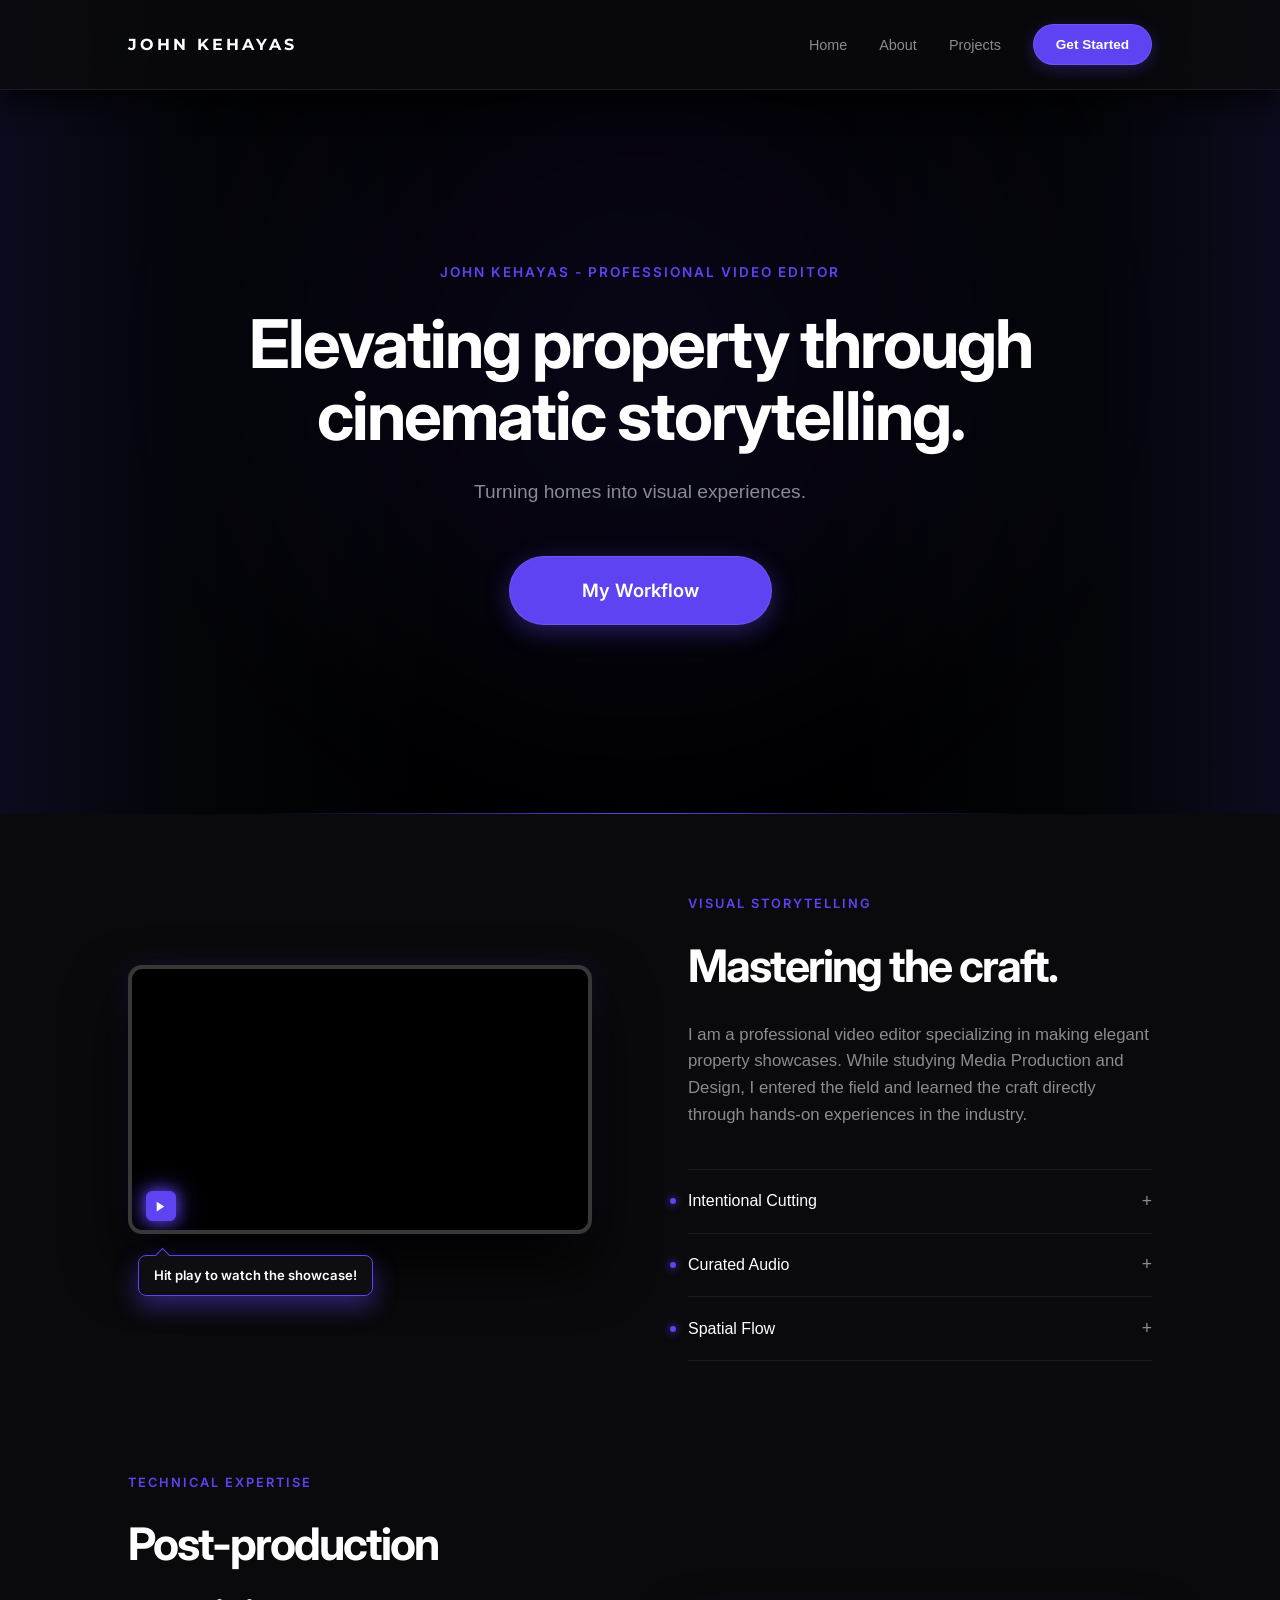
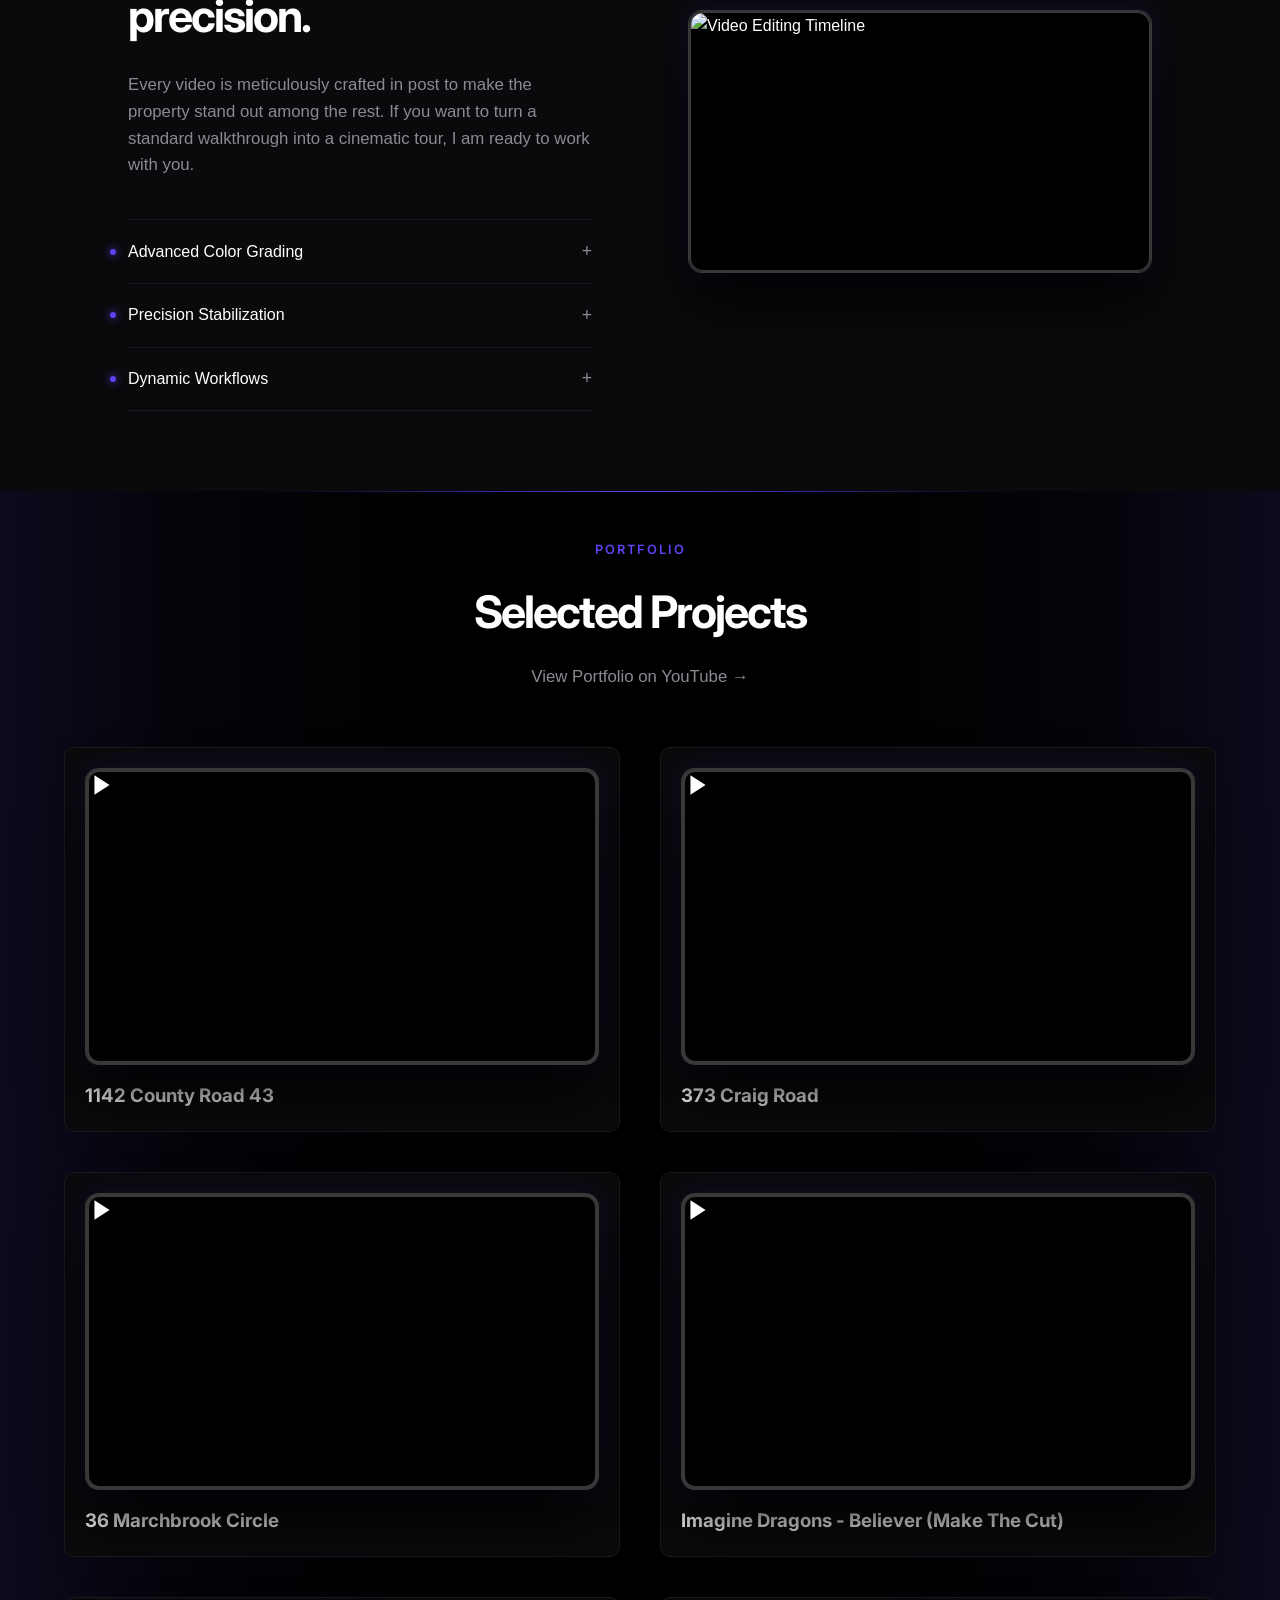
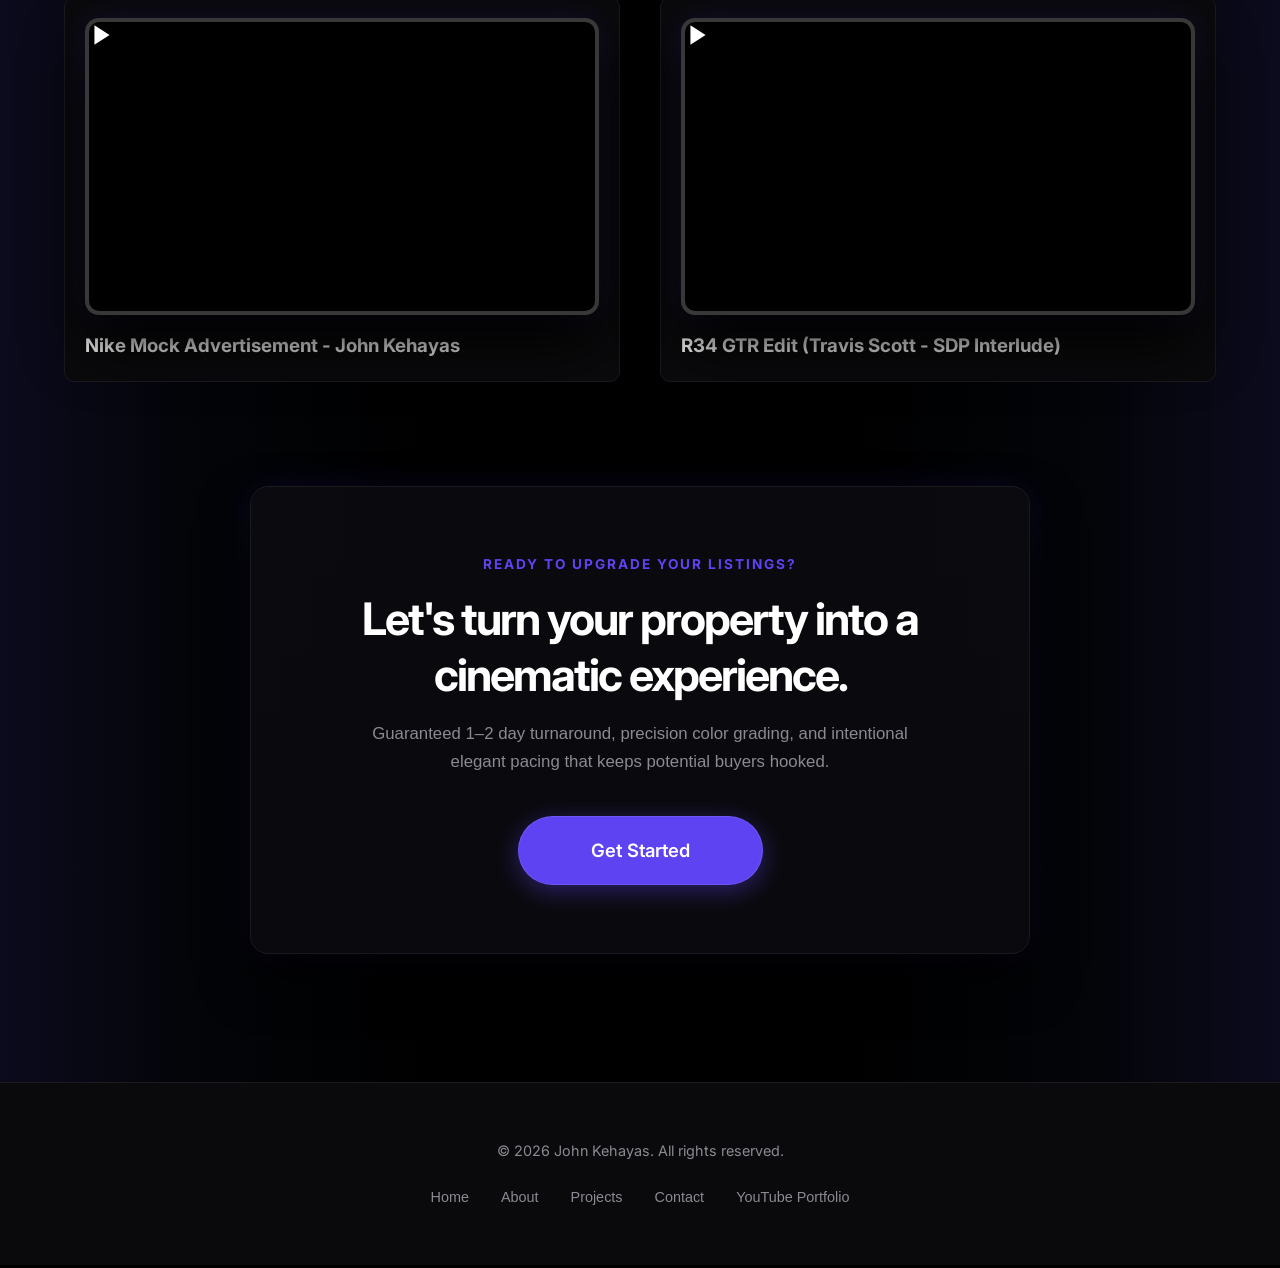
==== commit 07b075d7: "Reposition video title to top header and disable center controls while grid view is open" ====
--- a/index.html
+++ b/index.html
@@ -53,11 +53,27 @@
             <div class="feature-image">
                 <div class="carousel-outer-wrapper">
                     <div class="video-container" id="carouselContainer">
-                        <video id="heroVideo" src="https://res.cloudinary.com/xxubsnyx/video/upload/v1788909996/1142_County_Road_43.mp4" preload="metadata" playsinline muted></video>
+                        <video id="heroVideo" src="https://res.cloudinary.com/xxubsnyx/video/upload/f_auto,q_auto,w_1280/v1788909996/1142_County_Road_43.mp4" preload="metadata" playsinline muted></video>
                         
-                        <!-- Play Overlay Icon -->
-                        <div class="carousel-play-overlay">
-                            <svg width="26" height="26" viewBox="0 0 24 24" fill="currentColor"><polygon points="5 3 19 12 5 21 5 3"></polygon></svg>
+                        <!-- Top Gradient Title Header -->
+                        <div class="video-top-bar">
+                            <span class="overlay-title" id="overlayTitle">1142 County Road 43</span>
+                        </div>
+
+                        <!-- Translucent Center Floating Controls (Hover Only) -->
+                        <div class="carousel-center-controls" id="carouselCenterControls">
+                            <button class="center-ctrl-btn skip-btn" id="skipBackBtn" title="Rewind 5s" aria-label="Rewind 5 seconds">
+                                <svg width="15" height="15" viewBox="0 0 24 24" fill="none" stroke="currentColor" stroke-width="2.5" stroke-linecap="round" stroke-linejoin="round"><polyline points="11 17 6 12 11 7"></polyline><polyline points="18 17 13 12 18 7"></polyline></svg>
+                                <span class="skip-label">5s</span>
+                            </button>
+                            <button class="center-ctrl-btn play-btn" id="centerPlayPauseBtn" title="Play/Pause" aria-label="Play or Pause">
+                                <svg id="centerPlayIcon" width="18" height="18" viewBox="0 0 24 24" fill="currentColor"><polygon points="6 4 20 12 6 20 6 4"></polygon></svg>
+                                <svg id="centerPauseIcon" width="18" height="18" viewBox="0 0 24 24" fill="currentColor" style="display:none;"><rect x="6" y="4" width="4" height="16"></rect><rect x="14" y="4" width="4" height="16"></rect></svg>
+                            </button>
+                            <button class="center-ctrl-btn skip-btn" id="skipForwardBtn" title="Skip 5s" aria-label="Skip forward 5 seconds">
+                                <span class="skip-label">5s</span>
+                                <svg width="15" height="15" viewBox="0 0 24 24" fill="none" stroke="currentColor" stroke-width="2.5" stroke-linecap="round" stroke-linejoin="round"><polyline points="13 17 18 12 13 7"></polyline><polyline points="6 17 11 12 6 7"></polyline></svg>
+                            </button>
                         </div>
 
                         <!-- Grid View Popover Inside Player -->
@@ -97,7 +113,6 @@
                                     <svg id="playIcon" width="13" height="13" viewBox="0 0 24 24" fill="currentColor"><polygon points="5 3 19 12 5 21 5 3"></polygon></svg>
                                     <svg id="pauseIcon" width="13" height="13" viewBox="0 0 24 24" fill="currentColor" style="display:none;"><rect x="6" y="4" width="4" height="16"></rect><rect x="14" y="4" width="4" height="16"></rect></svg>
                                 </button>
-                                <span class="overlay-title" id="overlayTitle">1142 County Road 43</span>
                             </div>
 
                             <!-- Interactive Timeline Scrubber -->
@@ -108,7 +123,6 @@
                             <div class="control-right-group">
                                 <span class="timecode" id="timecodeDisplay">0:00 / 0:00</span>
                                 
-                                <!-- Audio Wrapper with Hover Slider -->
                                 <div class="audio-control-wrapper">
                                     <div class="volume-slider-popup">
                                         <div class="volume-slider-inner">
@@ -226,11 +240,11 @@
             <a href="https://www.youtube.com/@johnkehayas" target="_blank" class="channel-link" id="youtubeLink">View Portfolio on YouTube →</a>
         </div>
 
-        <!-- Portfolio Grid with Custom Players, Volume Sliders & Fullscreen -->
+        <!-- Portfolio Grid with Optimized Cloudinary Streams -->
         <div class="portfolio-grid">
             <div class="video-card">
                 <div class="video-container custom-grid-player">
-                    <video src="https://res.cloudinary.com/xxubsnyx/video/upload/v1788909996/1142_County_Road_43.mp4" preload="metadata" playsinline muted></video>
+                    <video src="https://res.cloudinary.com/xxubsnyx/video/upload/f_auto,q_auto,w_1280/v1788909996/1142_County_Road_43.mp4" preload="metadata" playsinline muted></video>
                     <div class="carousel-play-overlay">
                         <svg width="26" height="26" viewBox="0 0 24 24" fill="currentColor"><polygon points="5 3 19 12 5 21 5 3"></polygon></svg>
                     </div>
@@ -261,7 +275,7 @@
                             </div>
 
                             <button class="overlay-btn grid-fullscreen-btn" title="Fullscreen">
-                                <svg width="14" height="14" viewBox="0 0 24 24" fill="none" stroke="currentColor" stroke-width="2" stroke-linecap="round" stroke-linejoin="round"><path d="M8 3H5a2 2 0 0 0-2 2v3m18 0V5a2 2 0 0 0-2-2h-3m0 18h3a2 2 0 0 0 2-2v-3M3 16v3a2 2 0 0 0 2 2h3"></path></svg>
+                                <svg width="14" height="14" viewBox="0 0 24 24" fill="none" stroke="currentColor" stroke-width="2.2" stroke-linecap="round" stroke-linejoin="round"><path d="M8 3H5a2 2 0 0 0-2 2v3m18 0V5a2 2 0 0 0-2-2h-3m0 18h3a2 2 0 0 0 2-2v-3M3 16v3a2 2 0 0 0 2 2h3"></path></svg>
                             </button>
                         </div>
                     </div>
@@ -271,7 +285,7 @@
 
             <div class="video-card">
                 <div class="video-container custom-grid-player">
-                    <video src="https://res.cloudinary.com/xxubsnyx/video/upload/v1788909996/373_Craig_Road.mp4" preload="metadata" playsinline muted></video>
+                    <video src="https://res.cloudinary.com/xxubsnyx/video/upload/f_auto,q_auto,w_1280/v1788909996/373_Craig_Road.mp4" preload="metadata" playsinline muted></video>
                     <div class="carousel-play-overlay">
                         <svg width="26" height="26" viewBox="0 0 24 24" fill="currentColor"><polygon points="5 3 19 12 5 21 5 3"></polygon></svg>
                     </div>
@@ -300,7 +314,7 @@
                                 </button>
                             </div>
                             <button class="overlay-btn grid-fullscreen-btn" title="Fullscreen">
-                                <svg width="14" height="14" viewBox="0 0 24 24" fill="none" stroke="currentColor" stroke-width="2" stroke-linecap="round" stroke-linejoin="round"><path d="M8 3H5a2 2 0 0 0-2 2v3m18 0V5a2 2 0 0 0-2-2h-3m0 18h3a2 2 0 0 0 2-2v-3M3 16v3a2 2 0 0 0 2 2h3"></path></svg>
+                                <svg width="14" height="14" viewBox="0 0 24 24" fill="none" stroke="currentColor" stroke-width="2.2" stroke-linecap="round" stroke-linejoin="round"><path d="M8 3H5a2 2 0 0 0-2 2v3m18 0V5a2 2 0 0 0-2-2h-3m0 18h3a2 2 0 0 0 2-2v-3M3 16v3a2 2 0 0 0 2 2h3"></path></svg>
                             </button>
                         </div>
                     </div>
@@ -310,7 +324,7 @@
 
             <div class="video-card">
                 <div class="video-container custom-grid-player">
-                    <video src="https://res.cloudinary.com/xxubsnyx/video/upload/v1788909996/36_Marchbrook_Circle.mp4" preload="metadata" playsinline muted></video>
+                    <video src="https://res.cloudinary.com/xxubsnyx/video/upload/f_auto,q_auto,w_1280/v1788909996/36_Marchbrook_Circle.mp4" preload="metadata" playsinline muted></video>
                     <div class="carousel-play-overlay">
                         <svg width="26" height="26" viewBox="0 0 24 24" fill="currentColor"><polygon points="5 3 19 12 5 21 5 3"></polygon></svg>
                     </div>
@@ -339,7 +353,7 @@
                                 </button>
                             </div>
                             <button class="overlay-btn grid-fullscreen-btn" title="Fullscreen">
-                                <svg width="14" height="14" viewBox="0 0 24 24" fill="none" stroke="currentColor" stroke-width="2" stroke-linecap="round" stroke-linejoin="round"><path d="M8 3H5a2 2 0 0 0-2 2v3m18 0V5a2 2 0 0 0-2-2h-3m0 18h3a2 2 0 0 0 2-2v-3M3 16v3a2 2 0 0 0 2 2h3"></path></svg>
+                                <svg width="14" height="14" viewBox="0 0 24 24" fill="none" stroke="currentColor" stroke-width="2.2" stroke-linecap="round" stroke-linejoin="round"><path d="M8 3H5a2 2 0 0 0-2 2v3m18 0V5a2 2 0 0 0-2-2h-3m0 18h3a2 2 0 0 0 2-2v-3M3 16v3a2 2 0 0 0 2 2h3"></path></svg>
                             </button>
                         </div>
                     </div>
@@ -349,7 +363,7 @@
 
             <div class="video-card">
                 <div class="video-container custom-grid-player">
-                    <video src="https://res.cloudinary.com/xxubsnyx/video/upload/v1788909993/Imagine_Dragons_-_Believer_Make_The_Cut.mp4" preload="metadata" playsinline muted></video>
+                    <video src="https://res.cloudinary.com/xxubsnyx/video/upload/f_auto,q_auto,w_1280/v1788909993/Imagine_Dragons_-_Believer_Make_The_Cut.mp4" preload="metadata" playsinline muted></video>
                     <div class="carousel-play-overlay">
                         <svg width="26" height="26" viewBox="0 0 24 24" fill="currentColor"><polygon points="5 3 19 12 5 21 5 3"></polygon></svg>
                     </div>
@@ -378,7 +392,7 @@
                                 </button>
                             </div>
                             <button class="overlay-btn grid-fullscreen-btn" title="Fullscreen">
-                                <svg width="14" height="14" viewBox="0 0 24 24" fill="none" stroke="currentColor" stroke-width="2" stroke-linecap="round" stroke-linejoin="round"><path d="M8 3H5a2 2 0 0 0-2 2v3m18 0V5a2 2 0 0 0-2-2h-3m0 18h3a2 2 0 0 0 2-2v-3M3 16v3a2 2 0 0 0 2 2h3"></path></svg>
+                                <svg width="14" height="14" viewBox="0 0 24 24" fill="none" stroke="currentColor" stroke-width="2.2" stroke-linecap="round" stroke-linejoin="round"><path d="M8 3H5a2 2 0 0 0-2 2v3m18 0V5a2 2 0 0 0-2-2h-3m0 18h3a2 2 0 0 0 2-2v-3M3 16v3a2 2 0 0 0 2 2h3"></path></svg>
                             </button>
                         </div>
                     </div>
@@ -388,7 +402,7 @@
 
             <div class="video-card">
                 <div class="video-container custom-grid-player">
-                    <video src="https://res.cloudinary.com/xxubsnyx/video/upload/v1788909994/Nike_Mock_Advertisement_-_John_Kehayas.mp4" preload="metadata" playsinline muted></video>
+                    <video src="https://res.cloudinary.com/xxubsnyx/video/upload/f_auto,q_auto,w_1280/v1788909994/Nike_Mock_Advertisement_-_John_Kehayas.mp4" preload="metadata" playsinline muted></video>
                     <div class="carousel-play-overlay">
                         <svg width="26" height="26" viewBox="0 0 24 24" fill="currentColor"><polygon points="5 3 19 12 5 21 5 3"></polygon></svg>
                     </div>
@@ -417,7 +431,7 @@
                                 </button>
                             </div>
                             <button class="overlay-btn grid-fullscreen-btn" title="Fullscreen">
-                                <svg width="14" height="14" viewBox="0 0 24 24" fill="none" stroke="currentColor" stroke-width="2" stroke-linecap="round" stroke-linejoin="round"><path d="M8 3H5a2 2 0 0 0-2 2v3m18 0V5a2 2 0 0 0-2-2h-3m0 18h3a2 2 0 0 0 2-2v-3M3 16v3a2 2 0 0 0 2 2h3"></path></svg>
+                                <svg width="14" height="14" viewBox="0 0 24 24" fill="none" stroke="currentColor" stroke-width="2.2" stroke-linecap="round" stroke-linejoin="round"><path d="M8 3H5a2 2 0 0 0-2 2v3m18 0V5a2 2 0 0 0-2-2h-3m0 18h3a2 2 0 0 0 2-2v-3M3 16v3a2 2 0 0 0 2 2h3"></path></svg>
                             </button>
                         </div>
                     </div>
@@ -427,7 +441,7 @@
 
             <div class="video-card">
                 <div class="video-container custom-grid-player">
-                    <video src="https://res.cloudinary.com/xxubsnyx/video/upload/v1788909993/R34_GTR_Edit_Travis_Scott_-_SDP_Interlude.mp4" preload="metadata" playsinline muted></video>
+                    <video src="https://res.cloudinary.com/xxubsnyx/video/upload/f_auto,q_auto,w_1280/v1788909993/R34_GTR_Edit_Travis_Scott_-_SDP_Interlude.mp4" preload="metadata" playsinline muted></video>
                     <div class="carousel-play-overlay">
                         <svg width="26" height="26" viewBox="0 0 24 24" fill="currentColor"><polygon points="5 3 19 12 5 21 5 3"></polygon></svg>
                     </div>
@@ -435,7 +449,7 @@
                         <div class="control-left-group">
                             <button class="overlay-btn grid-play-btn" title="Play/Pause">
                                 <svg class="play-icon" width="13" height="13" viewBox="0 0 24 24" fill="currentColor"><polygon points="5 3 19 12 5 21 5 3"></polygon></svg>
-                                <svg class="pause-icon" width="13" height="14" viewBox="0 0 24 24" fill="currentColor" style="display:none;"><rect x="6" y="4" width="4" height="16"></rect><rect x="14" y="4" width="4" height="16"></rect></svg>
+                                <svg class="pause-icon" width="13" height="13" viewBox="0 0 24 24" fill="currentColor" style="display:none;"><rect x="6" y="4" width="4" height="16"></rect><rect x="14" y="4" width="4" height="16"></rect></svg>
                             </button>
                             <span class="overlay-title">R34 GTR Edit</span>
                         </div>
@@ -456,7 +470,7 @@
                                 </button>
                             </div>
                             <button class="overlay-btn grid-fullscreen-btn" title="Fullscreen">
-                                <svg width="14" height="14" viewBox="0 0 24 24" fill="none" stroke="currentColor" stroke-width="2" stroke-linecap="round" stroke-linejoin="round"><path d="M8 3H5a2 2 0 0 0-2 2v3m18 0V5a2 2 0 0 0-2-2h-3m0 18h3a2 2 0 0 0 2-2v-3M3 16v3a2 2 0 0 0 2 2h3"></path></svg>
+                                <svg width="14" height="14" viewBox="0 0 24 24" fill="none" stroke="currentColor" stroke-width="2.2" stroke-linecap="round" stroke-linejoin="round"><path d="M8 3H5a2 2 0 0 0-2 2v3m18 0V5a2 2 0 0 0-2-2h-3m0 18h3a2 2 0 0 0 2-2v-3M3 16v3a2 2 0 0 0 2 2h3"></path></svg>
                             </button>
                         </div>
                     </div>
@@ -490,4 +504,4 @@
 
     <script src="script.js"></script>
 </body>
-</html>
+</html>
--- a/style.css
+++ b/style.css
@@ -85,6 +85,8 @@
     text-decoration: none;
     color: #ffffff;
     transition: opacity 0.2s ease;
+    white-space: nowrap;
+    flex-shrink: 0;
 }
 
 .logo:hover {
@@ -104,6 +106,7 @@
     font-weight: 500;
     font-size: 0.9rem;
     transition: color 0.2s ease;
+    white-space: nowrap;
 }
 
 .nav-links a:hover {
@@ -119,6 +122,10 @@
     transition: all 0.2s ease !important;
     box-shadow: 0 4px 15px rgba(94, 67, 243, 0.3);
     border: 1px solid rgba(255, 255, 255, 0.1);
+    white-space: nowrap !important;
+    display: inline-flex;
+    align-items: center;
+    justify-content: center;
 }
 
 .nav-contact-btn:hover {
@@ -165,12 +172,12 @@
     margin-right: auto;
 }
 
-/* Carousel Container */
+/* Carousel Outer Box */
 .carousel-outer-wrapper {
     position: relative;
     width: 100%;
     margin-bottom: 3.5rem;
-    container-type: inline-size; /* Enables container-aware responsiveness */
+    container-type: inline-size;
 }
 
 .video-container {
@@ -193,42 +200,107 @@
     object-fit: cover;
 }
 
-.carousel-play-overlay {
+/* YouTube-Style Top Gradient Title Header */
+.video-top-bar {
+    position: absolute;
+    top: 0;
+    left: 0;
+    width: 100%;
+    background: linear-gradient(to bottom, rgba(8, 8, 12, 0.9) 0%, rgba(8, 8, 12, 0.45) 60%, transparent 100%);
+    display: flex;
+    align-items: center;
+    padding: 0.85rem 1.15rem;
+    z-index: 25;
+    opacity: 0;
+    pointer-events: none;
+    transition: opacity 0.3s ease;
+    border-top-left-radius: 12px;
+    border-top-right-radius: 12px;
+}
+
+.video-container:hover .video-top-bar {
+    opacity: 1;
+}
+
+.video-top-bar .overlay-title {
+    font-size: 0.95rem;
+    font-weight: 600;
+    color: #ffffff;
+    font-family: 'Inter', sans-serif;
+    letter-spacing: -0.2px;
+    text-shadow: 0 2px 8px rgba(0, 0, 0, 0.95);
+    white-space: nowrap;
+    overflow: hidden;
+    text-overflow: ellipsis;
+    max-width: 90%;
+    opacity: 1;
+    pointer-events: auto;
+}
+
+/* Translucent Center Floating Controls (Hover Only) */
+.carousel-center-controls {
     position: absolute;
     top: 50%;
     left: 50%;
     transform: translate(-50%, -50%);
-    width: 74px;
-    height: 74px;
-    background: rgba(10, 10, 14, 0.75);
+    display: flex;
+    align-items: center;
+    gap: 0.85rem;
+    z-index: 20;
+    opacity: 0;
+    pointer-events: none;
+    transition: opacity 0.25s ease, transform 0.25s ease;
+}
+
+.video-container:hover .carousel-center-controls {
+    opacity: 1;
+    pointer-events: auto;
+}
+
+.center-ctrl-btn {
+    background: rgba(14, 14, 20, 0.55);
     backdrop-filter: blur(10px);
     -webkit-backdrop-filter: blur(10px);
-    border: 1px solid rgba(255, 255, 255, 0.2);
-    border-radius: 50%;
-    display: flex;
+    border: 1px solid rgba(255, 255, 255, 0.18);
+    color: #ffffff;
+    border-radius: 50px;
+    display: inline-flex;
     align-items: center;
     justify-content: center;
-    color: #ffffff;
-    z-index: 10;
-    pointer-events: none;
-    transition: opacity 0.3s ease, transform 0.3s ease, background 0.3s ease, border-color 0.3s ease;
-    box-shadow: 0 12px 30px rgba(0, 0, 0, 0.6), 0 0 25px rgba(94, 67, 243, 0.3);
-}
-
-.carousel-play-overlay svg {
-    margin-left: 3px;
-}
-
-.video-container.is-playing .carousel-play-overlay {
-    opacity: 0;
-    transform: translate(-50%, -50%) scale(0.9);
-}
-
-.video-container:hover .carousel-play-overlay {
-    transform: translate(-50%, -50%) scale(1.08);
+    cursor: pointer;
+    transition: background 0.2s ease, border-color 0.2s ease, transform 0.2s ease, box-shadow 0.2s ease;
+    box-shadow: 0 8px 20px rgba(0, 0, 0, 0.5);
+}
+
+.center-ctrl-btn:hover {
     background: var(--accent-glow);
     border-color: var(--accent-glow);
-    box-shadow: 0 0 30px rgba(94, 67, 243, 0.6);
+    transform: scale(1.06);
+    box-shadow: 0 0 20px rgba(94, 67, 243, 0.5);
+}
+
+.center-ctrl-btn.play-btn {
+    width: 48px;
+    height: 48px;
+    border-radius: 50%;
+}
+
+.center-ctrl-btn.play-btn svg {
+    margin-left: 2px;
+}
+
+.center-ctrl-btn.skip-btn {
+    padding: 0.45rem 0.75rem;
+    height: 36px;
+    gap: 0.3rem;
+    font-size: 0.72rem;
+    font-weight: 700;
+    font-family: 'Inter', sans-serif;
+    letter-spacing: 0.5px;
+}
+
+.skip-label {
+    line-height: 1;
 }
 
 /* Universal Tooltip Engine */
@@ -283,18 +355,18 @@
     50% { transform: translateY(-3px); }
 }
 
-/* Popover Grid View */
+/* Popover Grid View (Raised Stacking Level Above Center Controls) */
 .player-grid-view {
     position: absolute;
     top: 0; left: 0;
     width: 100%; height: 100%;
-    background-color: rgba(10, 10, 14, 0.88);
+    background-color: rgba(10, 10, 14, 0.92);
     backdrop-filter: blur(16px);
     -webkit-backdrop-filter: blur(16px);
-    z-index: 15;
+    z-index: 22; /* Sits directly on top of center controls (z-index 20) */
     display: none;
     flex-direction: column;
-    padding: 1.75rem;
+    padding: 1.25rem 1.25rem 3.5rem 1.25rem;
     border-radius: 14px;
 }
 
@@ -386,7 +458,7 @@
     border-bottom-left-radius: 12px;
     border-bottom-right-radius: 12px;
     border-top: 1px solid transparent;
-    gap: 0.65rem;
+    gap: 0.75rem;
     pointer-events: none;
     transition: background 0.3s ease, border-color 0.3s ease;
 }
@@ -412,7 +484,6 @@
     flex-shrink: 0;
 }
 
-.overlay-title,
 .timeline-container,
 .timecode,
 .audio-control-wrapper,
@@ -422,7 +493,6 @@
     transition: opacity 0.3s ease, transform 0.2s ease, background 0.2s ease, border-color 0.2s ease, box-shadow 0.2s ease;
 }
 
-.video-container:hover .overlay-title,
 .video-container:hover .timeline-container,
 .video-container:hover .timecode,
 .video-container:hover .audio-control-wrapper,
@@ -453,21 +523,10 @@
     }
 }
 
-.overlay-title {
-    font-size: 0.8rem;
-    font-weight: 600;
-    color: #ffffff;
-    font-family: 'Inter', sans-serif;
-    white-space: nowrap;
-    overflow: hidden;
-    text-overflow: ellipsis;
-    max-width: 130px;
-}
-
 .timeline-container {
     flex-grow: 1;
     flex-shrink: 1;
-    min-width: 30px; 
+    min-width: 40px; 
     height: 6px;
     background-color: rgba(255, 255, 255, 0.2);
     border-radius: 3px;
@@ -585,25 +644,32 @@
     cursor: pointer;
 }
 
-/* =========================================
-   Adaptive Responsive Control Bar Sizing
-========================================= */
-
-/* When the carousel drops below 580px, hide the title to free 130px */
-@container (max-width: 580px) {
-    .video-container .overlay-title {
-        display: none !important;
-    }
-    .video-overlay-bar {
-        padding: 0.45rem 0.65rem;
-        gap: 0.45rem;
-    }
-    .control-right-group {
-        gap: 0.3rem;
-    }
-}
-
-/* When the carousel drops below 400px, hide the timecode so all buttons fit */
+/* Hide Center Controls and Top Title Bar When Grid View Is Active */
+.video-container.grid-open .carousel-center-controls,
+.video-container.grid-open .video-top-bar,
+.video-container:has(.player-grid-view.active) .carousel-center-controls,
+.video-container:has(.player-grid-view.active) .video-top-bar {
+    opacity: 0 !important;
+    pointer-events: none !important;
+    visibility: hidden !important;
+}
+
+/* Adaptive Responsive Control Bar Sizing */
+@container (max-width: 440px) {
+    .center-ctrl-btn.play-btn {
+        width: 42px;
+        height: 42px;
+    }
+    .center-ctrl-btn.skip-btn {
+        height: 32px;
+        padding: 0.35rem 0.6rem;
+        font-size: 0.68rem;
+    }
+    .carousel-center-controls {
+        gap: 0.6rem;
+    }
+}
+
 @container (max-width: 400px) {
     .video-container .timecode {
         display: none !important;
@@ -622,19 +688,6 @@
 }
 
 /* Fallback Media Queries */
-@media (max-width: 768px) {
-    .video-container .overlay-title {
-        display: none !important;
-    }
-    .video-overlay-bar {
-        padding: 0.45rem 0.65rem;
-        gap: 0.45rem;
-    }
-    .control-right-group {
-        gap: 0.3rem;
-    }
-}
-
 @media (max-width: 440px) {
     .video-container .timecode {
         display: none !important;
@@ -941,76 +994,53 @@
     margin-right: auto;
 }
 
-/* Responsive Media Queries for Layout Stacking */
-@media (max-width: 968px) {
-    .modern-features {
-        padding: 4rem 6%;
-    }
-    .feature-row, .feature-row.reverse {
-        flex-direction: column;
-        gap: 3.5rem;
-    }
-    .feature-image, .feature-content {
-        width: 100%;
-    }
-    .hero h1 {
-        font-size: 3rem;
-    }
-}
-
-@media (max-width: 480px) {
-    .navbar {
-        padding: 1.2rem 5%;
-    }
-    .nav-links {
-        gap: 1rem;
-    }
-    .hero h1 {
-        font-size: 2.3rem;
-    }
-    .hero .btn-solid, .portfolio-cta .btn-solid {
-        padding: 1rem 2.5rem;
-        font-size: 1rem;
-    }
-    .portfolio-cta {
-        padding: 3rem 1.5rem;
-    }
-    .cta-heading {
-        font-size: 1.8rem;
-    }
-}
-
-/* Contact Page */
+/* Contact Page Core */
 .contact-page {
     background-color: var(--bg-base);
     min-height: 100vh;
     display: flex;
     flex-direction: column;
 }
+
 .contact-hero {
     flex-grow: 1;
     display: flex;
     justify-content: center;
     align-items: center;
-    padding: 2rem 5%;
-}
+    padding: 4rem 5%;
+}
+
 .reference-card {
     background-color: var(--bg-surface);
-    padding: 4rem;
+    padding: 3.5rem 3rem;
     border-radius: 16px; 
     border: 1px solid var(--border-color);
-    max-width: 650px;
+    max-width: 620px;
     width: 100%;
     text-align: center;
     box-shadow: 0 30px 60px rgba(0,0,0,0.8);
     position: relative; 
     z-index: 10;
 }
-.reference-card h2 { font-size: 2.5rem; margin-bottom: 0.5rem; font-family: 'Inter', sans-serif; letter-spacing: -1.5px;}
-.contact-sub { font-size: 1.1rem; color: var(--text-secondary); margin-bottom: 2.5rem; }
-.contact-separator { height: 1px; background-color: var(--border-color); margin: 1.5rem 0; }
-.contact-link { color: var(--accent-glow); font-weight: 500; text-decoration: none; transition: color 0.2s ease; }
-.contact-link:hover { color: #ffffff; }
+
+.reference-card h2 { 
+    font-size: 2.4rem; 
+    margin-bottom: 0.5rem; 
+    font-family: 'Inter', sans-serif; 
+    letter-spacing: -1.2px;
+}
+
+.contact-sub { 
+    font-size: 1.05rem; 
+    color: var(--text-secondary); 
+    margin-bottom: 2.2rem; 
+}
+
+.contact-separator { 
+    height: 1px; 
+    background-color: var(--border-color); 
+    margin: 1.8rem 0; 
+}
 
 .contact-form {
     text-align: left;
@@ -1040,7 +1070,7 @@
     background-color: var(--bg-base);
     border: 1px solid var(--border-color);
     border-radius: 6px;
-    padding: 0.8rem 1rem;
+    padding: 0.85rem 1rem;
     color: var(--text-primary);
     font-size: 0.95rem;
     font-family: -apple-system, BlinkMacSystemFont, "Segoe UI", Roboto, Helvetica, Arial, sans-serif;
@@ -1062,7 +1092,7 @@
 
 .form-group textarea {
     resize: vertical;
-    min-height: 90px;
+    min-height: 95px;
 }
 
 /* Footer */
@@ -1126,4 +1156,158 @@
     width: 100%; 
     height: 100%;
     object-fit: cover;
+}
+
+/* Global Responsive Breakpoints */
+@media (max-width: 968px) {
+    .navbar {
+        padding: 1.2rem 6%;
+    }
+    .modern-features {
+        padding: 4rem 6%;
+    }
+    .feature-row, .feature-row.reverse {
+        flex-direction: column;
+        gap: 3.5rem;
+    }
+    .feature-image, .feature-content {
+        width: 100%;
+    }
+    .hero h1 {
+        font-size: 3rem;
+    }
+}
+
+@media (max-width: 768px) {
+    .navbar {
+        padding: 1rem 4%;
+    }
+    .logo {
+        font-size: 0.85rem;
+        letter-spacing: 1.5px;
+    }
+    .nav-links {
+        gap: 1.1rem;
+    }
+    .nav-links a {
+        font-size: 0.82rem;
+    }
+    .nav-contact-btn {
+        padding: 0.45rem 1rem !important;
+        font-size: 0.82rem !important;
+    }
+    .contact-hero {
+        padding: 2.5rem 4%;
+    }
+    .reference-card {
+        padding: 2.5rem 1.75rem;
+        border-radius: 14px;
+    }
+    .reference-card h2 {
+        font-size: 2rem;
+        letter-spacing: -0.8px;
+    }
+    .contact-sub {
+        font-size: 0.95rem;
+        margin-bottom: 1.8rem;
+    }
+}
+
+@media (max-width: 480px) {
+    .navbar {
+        padding: 0.85rem 3%;
+    }
+    .logo {
+        font-size: 0.78rem;
+        letter-spacing: 1px;
+    }
+    .nav-links {
+        gap: 0.55rem;
+    }
+    .nav-links a {
+        font-size: 0.76rem;
+    }
+    .nav-contact-btn {
+        padding: 0.4rem 0.75rem !important;
+        font-size: 0.74rem !important;
+        letter-spacing: 0;
+    }
+    .hero {
+        padding: 4.5rem 4% 3rem 4%;
+    }
+    .hero h1 {
+        font-size: 2.3rem;
+        letter-spacing: -1px;
+    }
+    .subtitle {
+        font-size: 1.05rem;
+        margin-bottom: 2rem;
+    }
+    .hero .btn-solid, 
+    .portfolio-cta .btn-solid {
+        padding: 1rem 2.5rem;
+        font-size: 1rem;
+    }
+    .portfolio-cta {
+        padding: 2.5rem 1.25rem;
+        margin-top: 4.5rem;
+    }
+    .cta-heading {
+        font-size: 1.75rem;
+    }
+    .contact-hero {
+        padding: 1.8rem 3%;
+    }
+    .reference-card {
+        padding: 2rem 1.15rem;
+        border-radius: 12px;
+    }
+    .reference-card h2 {
+        font-size: 1.65rem;
+        letter-spacing: -0.5px;
+    }
+    .contact-sub {
+        font-size: 0.9rem;
+        margin-bottom: 1.5rem;
+    }
+    .contact-form {
+        gap: 0.85rem;
+    }
+    .form-group input, 
+    .form-group textarea {
+        padding: 0.75rem 0.85rem;
+        font-size: 0.9rem;
+    }
+    .footer-links {
+        gap: 1rem;
+        flex-wrap: wrap;
+        justify-content: center;
+    }
+    .video-top-bar {
+        padding: 0.6rem 0.85rem;
+    }
+    .video-top-bar .overlay-title {
+        font-size: 0.82rem;
+        max-width: 95%;
+    }
+}
+
+@media (max-width: 360px) {
+    .navbar {
+        padding: 0.75rem 2%;
+    }
+    .logo {
+        font-size: 0.72rem;
+        letter-spacing: 0.5px;
+    }
+    .nav-links {
+        gap: 0.4rem;
+    }
+    .nav-links a {
+        font-size: 0.7rem;
+    }
+    .nav-contact-btn {
+        padding: 0.35rem 0.55rem !important;
+        font-size: 0.68rem !important;
+    }
 }
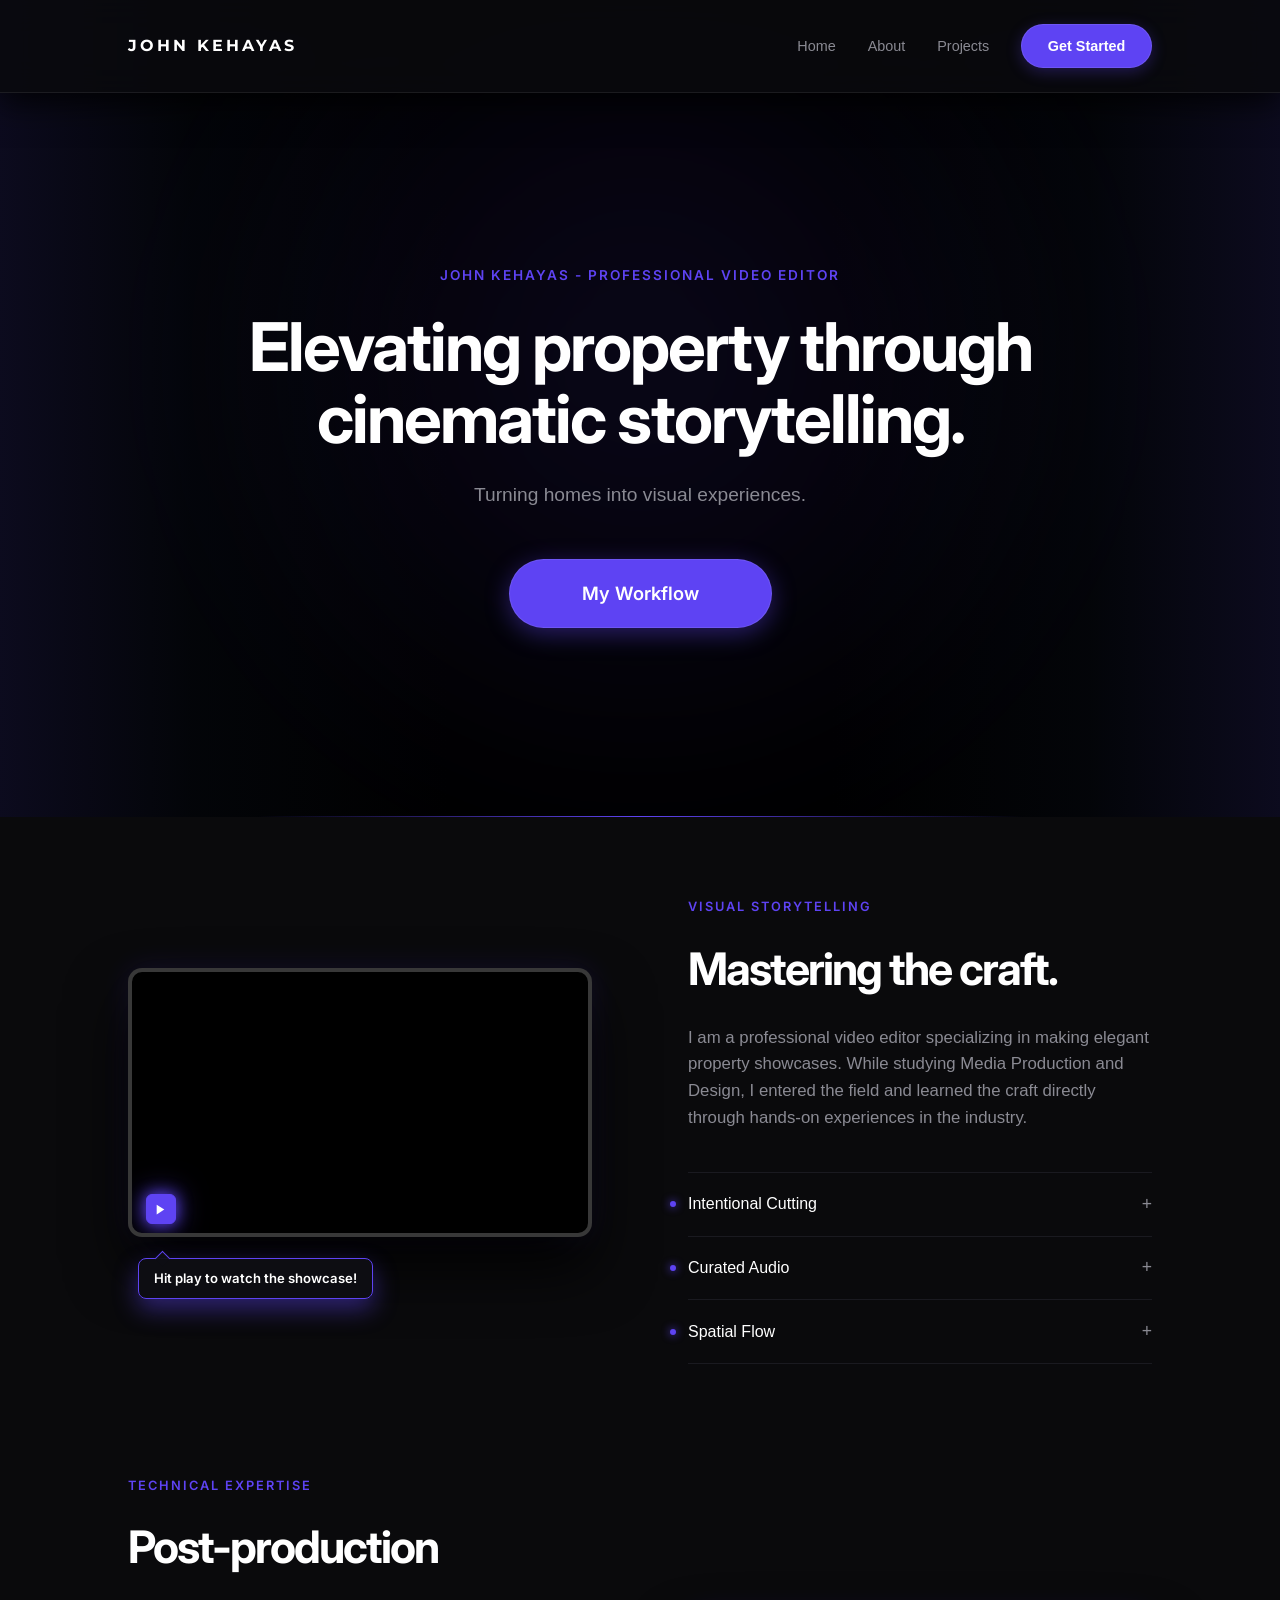
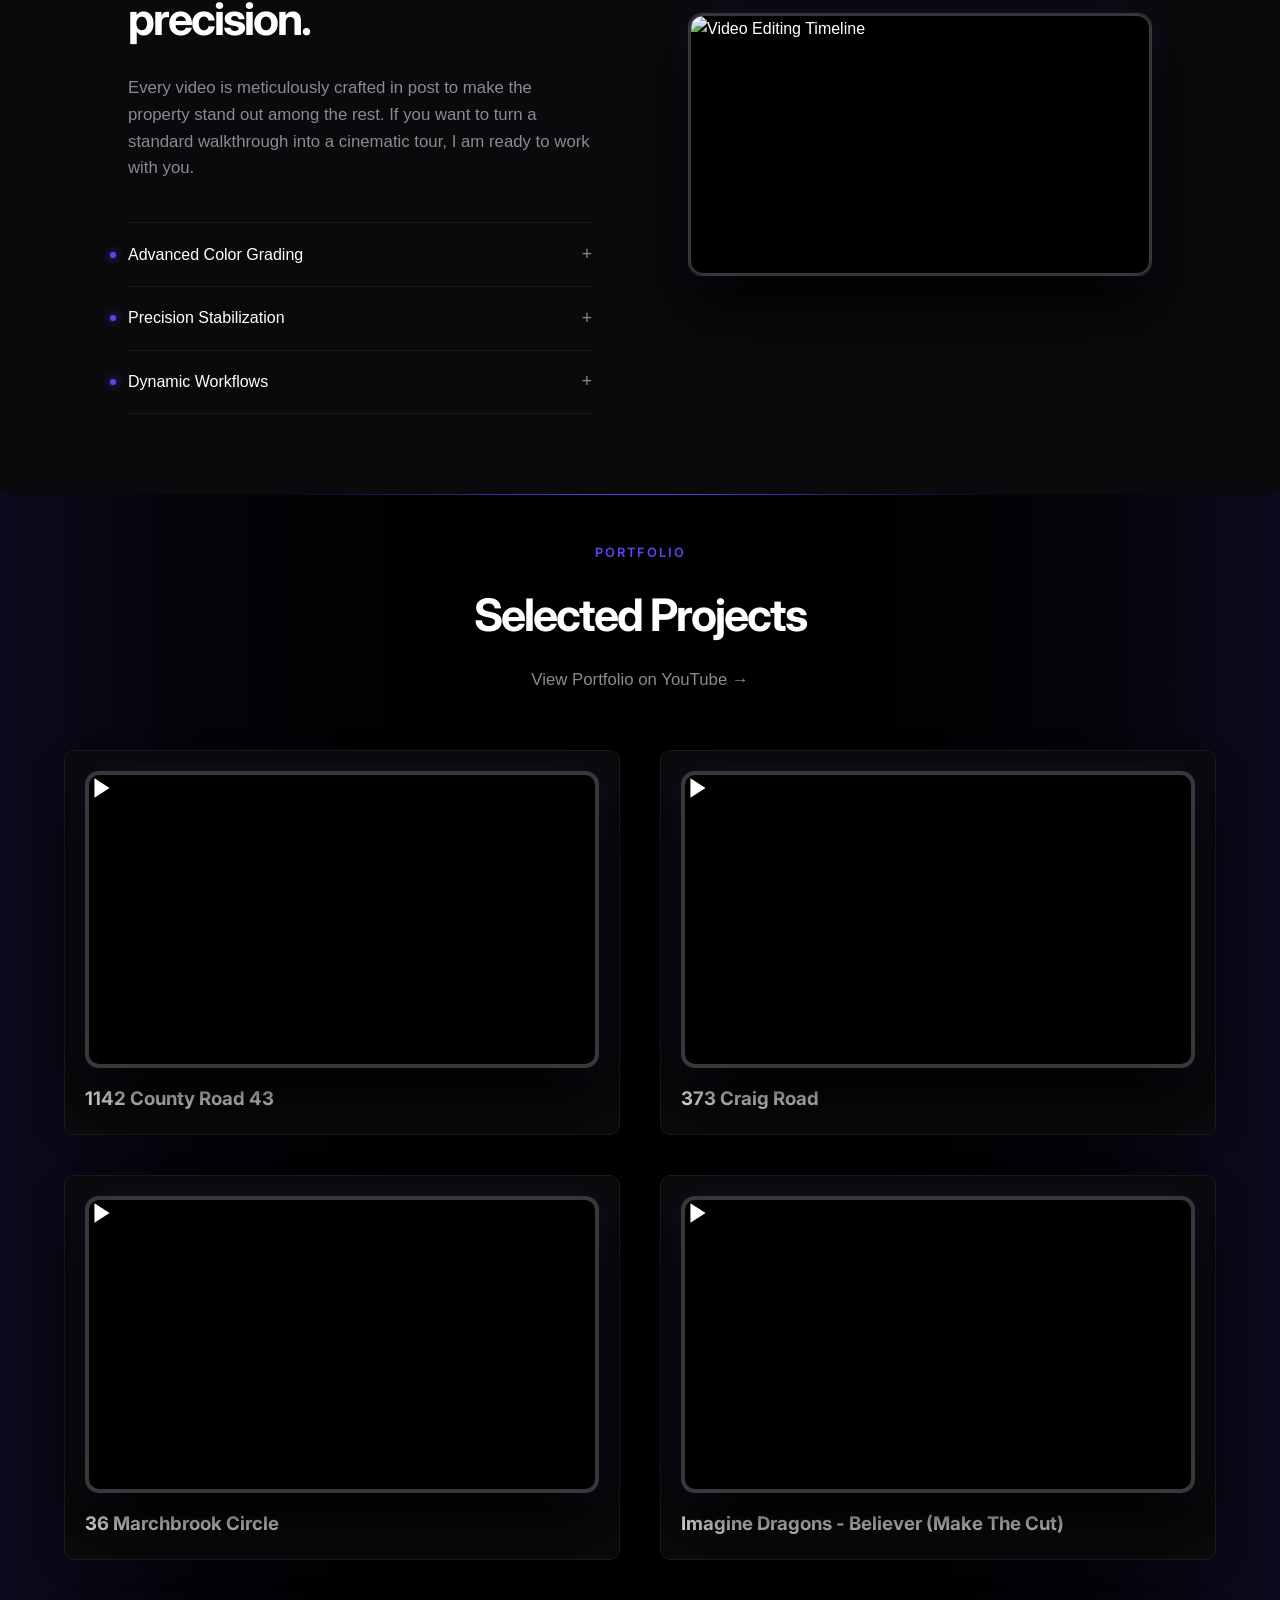
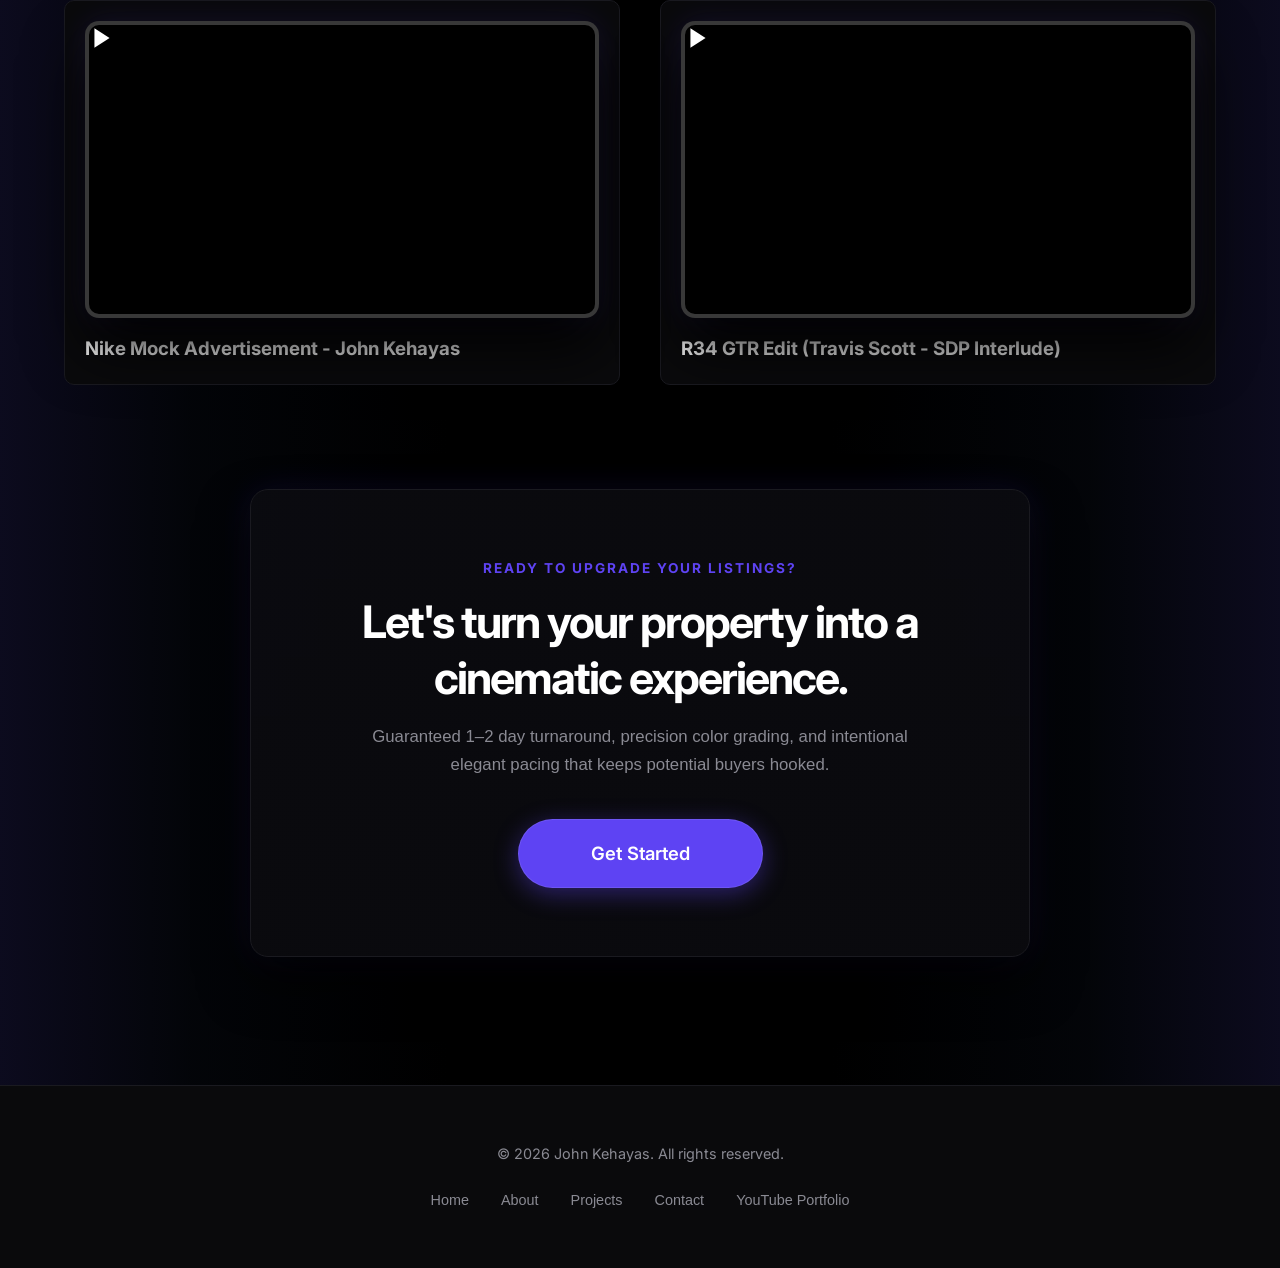
==== commit 2886c750: "Add Cloudinary preconnect and fix pause SVG markup" ====
--- a/index.html
+++ b/index.html
@@ -5,6 +5,7 @@
     <meta name="viewport" content="width=device-width, initial-scale=1.0">
     <title>John Kehayas | Video Editor</title>
     <link rel="icon" type="image/png" href="jklogo.png">
+    <link rel="preconnect" href="https://res.cloudinary.com">
     <link rel="preconnect" href="https://fonts.googleapis.com">
     <link rel="preconnect" href="https://fonts.gstatic.com" crossorigin>
     <link href="https://fonts.googleapis.com/css2?family=Inter:wght@400;600;700;800&family=Montserrat:wght@500;700&display=swap" rel="stylesheet">
@@ -410,7 +411,7 @@
                         <div class="control-left-group">
                             <button class="overlay-btn grid-play-btn" title="Play/Pause">
                                 <svg class="play-icon" width="13" height="13" viewBox="0 0 24 24" fill="currentColor"><polygon points="5 3 19 12 5 21 5 3"></polygon></svg>
-                                <svg class="pause-icon" width="13" height="13" viewBox="0 0 24 24" fill="currentColor" style="display:none;"><rect x="6" y="4" width="4" height="16"></rect><rect x="14" y="4" width="4" height="16"></rect></svg>
+                                <svg class="pause-icon" width="13" height="14" viewBox="0 0 24 24" fill="currentColor" style="display:none;"><rect x="6" y="4" width="4" height="16"></rect><rect x="14" y="4" width="4" height="16"></rect></svg>
                             </button>
                             <span class="overlay-title">Nike Mock Advertisement</span>
                         </div>
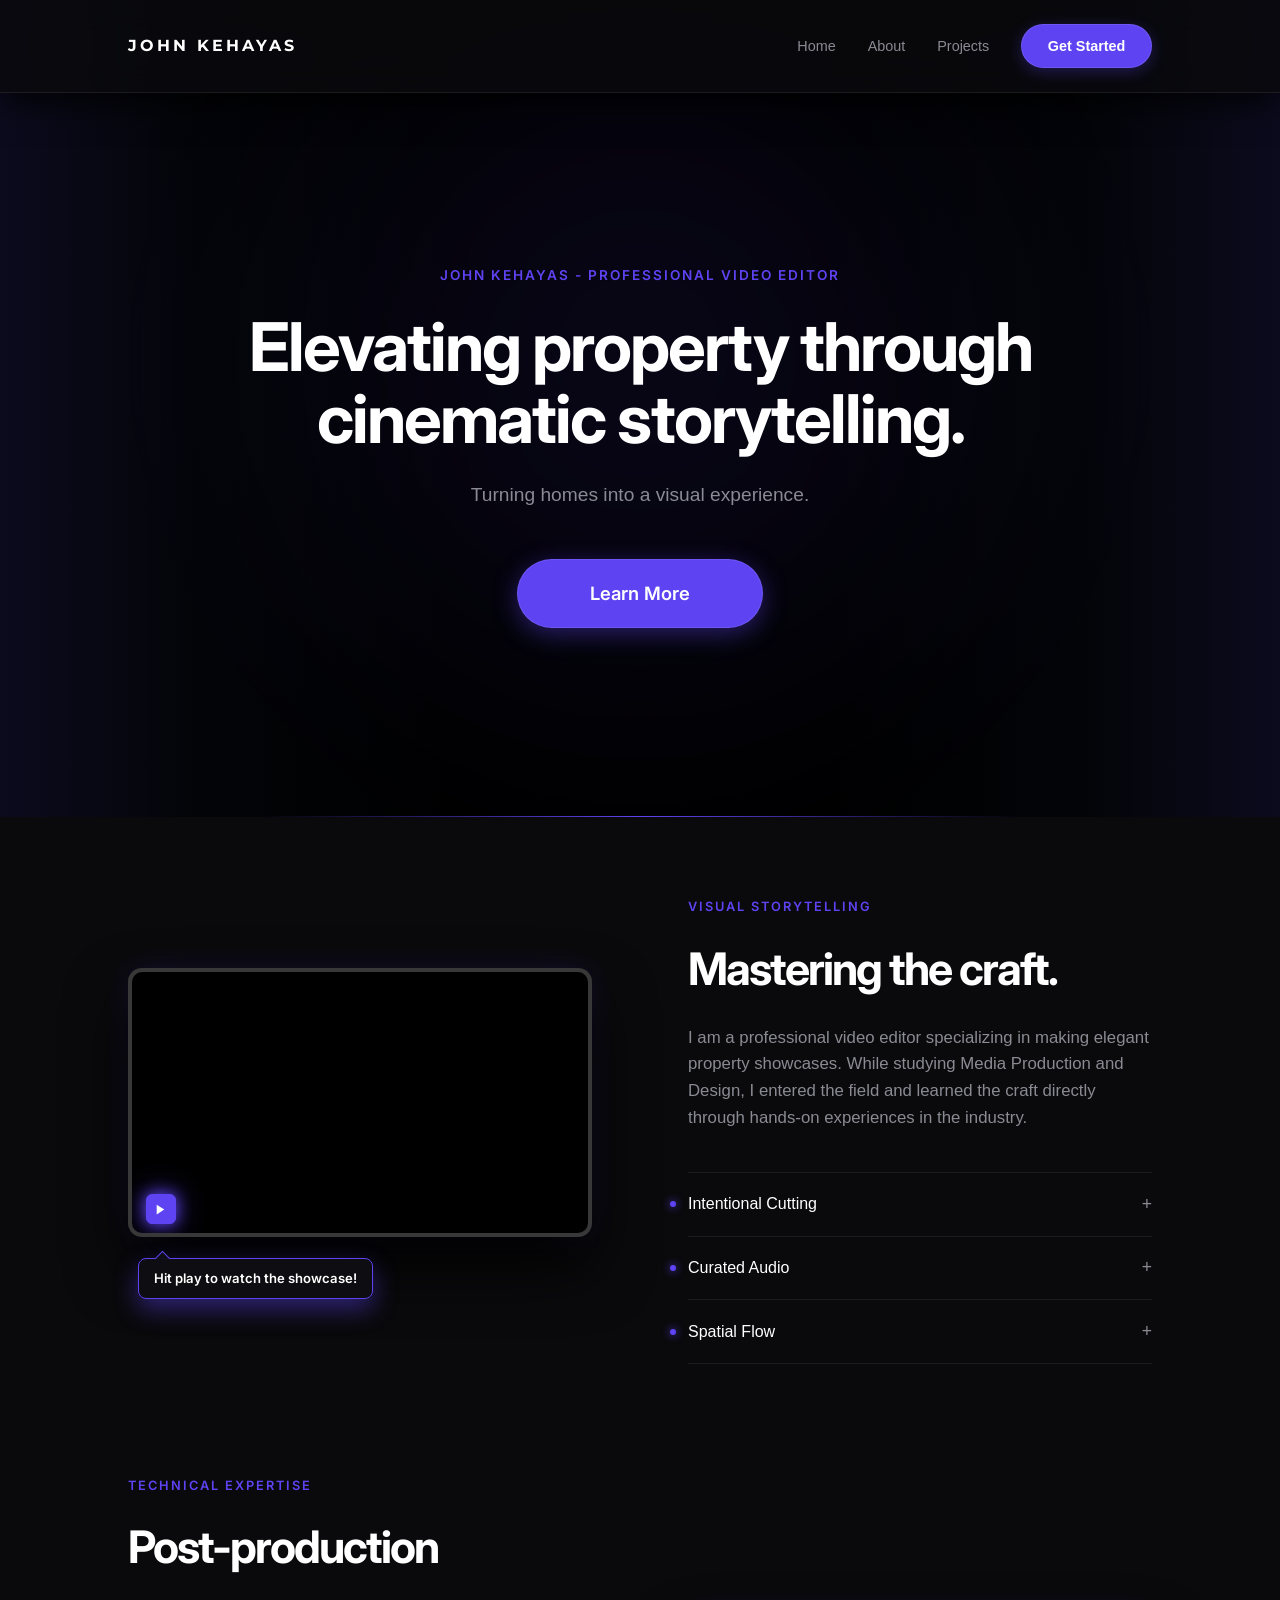
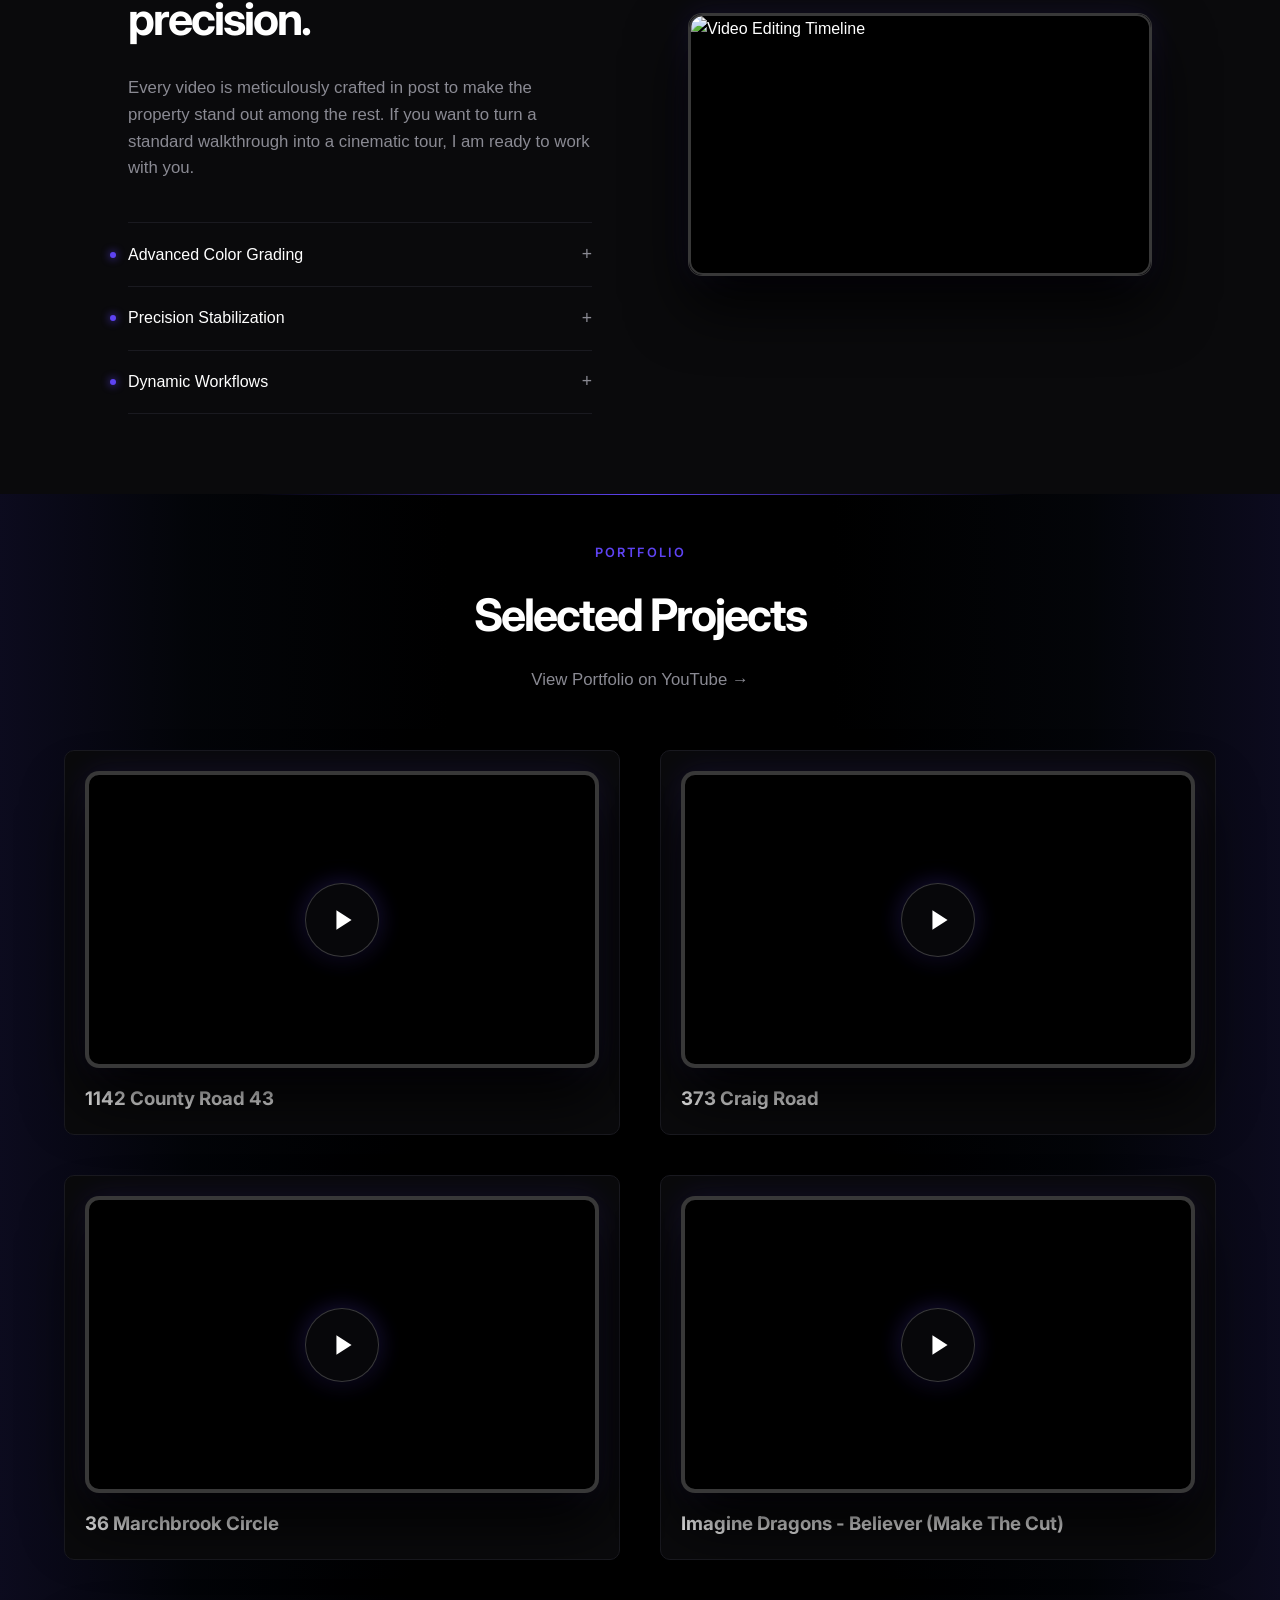
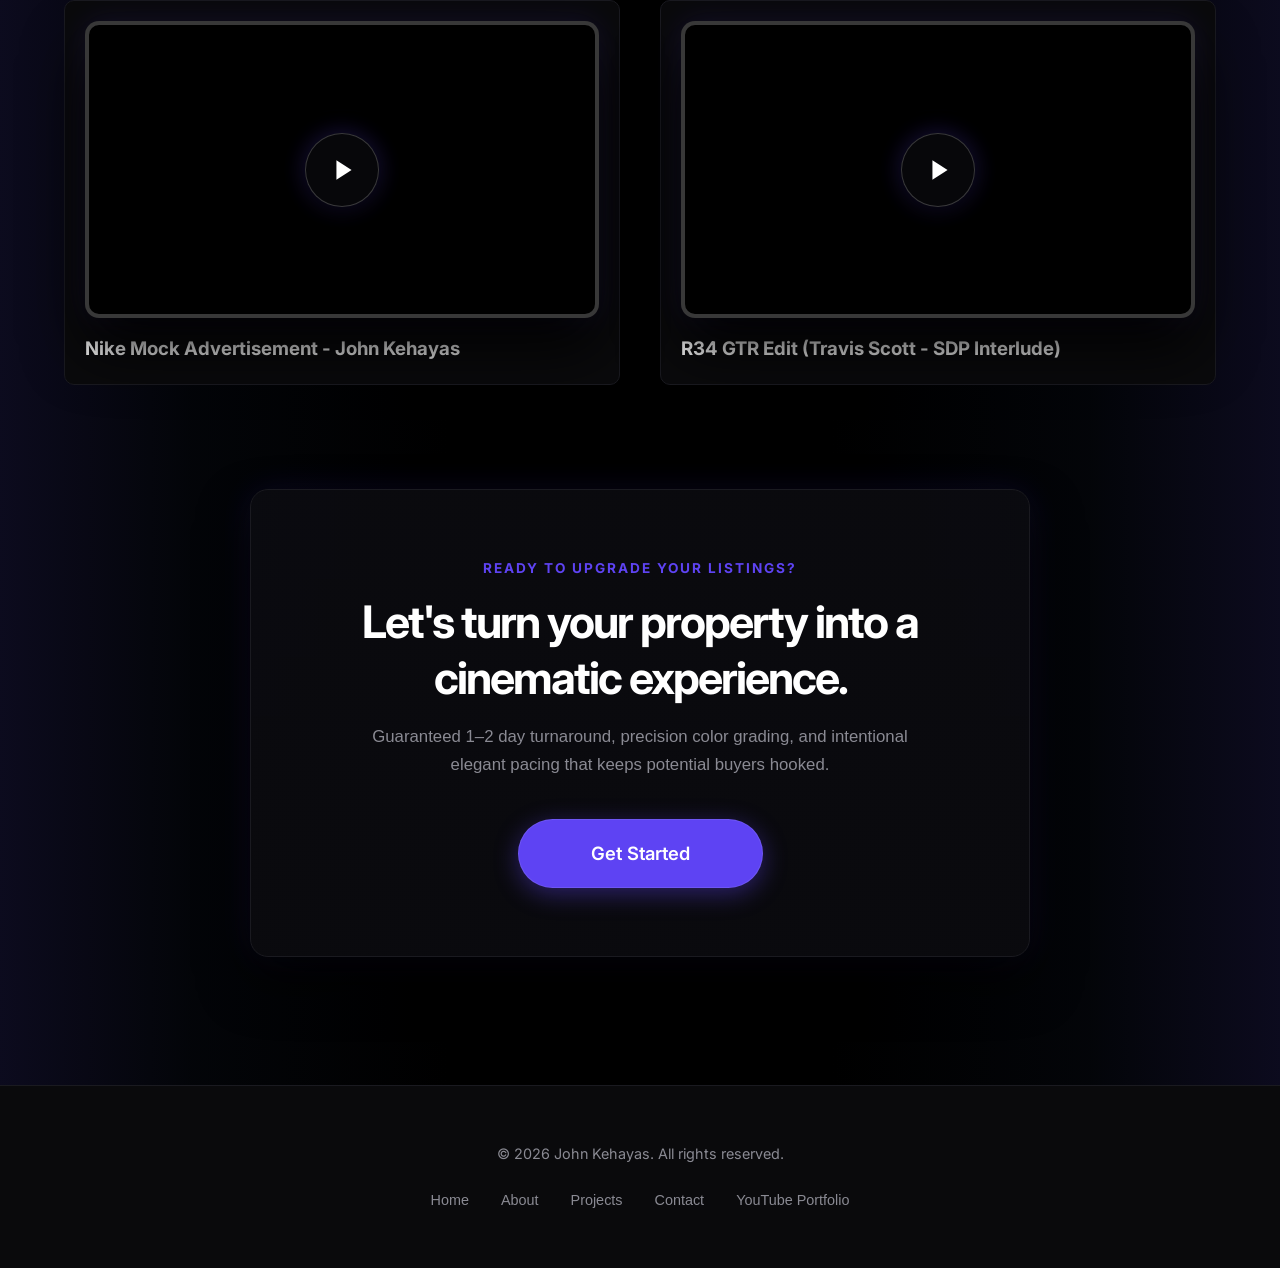
==== commit 73da265a: "Finalize video portfolio: custom player controls, fullscreen audio sync, and clean hero layout" ====
--- a/index.html
+++ b/index.html
@@ -5,6 +5,8 @@
     <meta name="viewport" content="width=device-width, initial-scale=1.0">
     <title>John Kehayas | Video Editor</title>
     <link rel="icon" type="image/png" href="jklogo.png">
+    
+    <!-- Warm up connections early -->
     <link rel="preconnect" href="https://res.cloudinary.com">
     <link rel="preconnect" href="https://fonts.googleapis.com">
     <link rel="preconnect" href="https://fonts.gstatic.com" crossorigin>
@@ -39,9 +41,9 @@
         <div class="hero-content">
             <p class="eyebrow animate-up">JOHN KEHAYAS - PROFESSIONAL VIDEO EDITOR</p>
             <h1 class="animate-up-delay">Elevating property through cinematic storytelling.</h1>
-            <p class="subtitle animate-up-delay-2">Turning homes into visual experiences.</p>
+            <p class="subtitle animate-up-delay-2">Turning homes into a visual experience.</p>
             <div class="hero-actions animate-up-delay-3">
-                <a href="#about" class="btn-solid" id="viewWorkflowBtn">My Workflow</a>
+                <a href="#about" class="btn-solid" id="viewWorkflowBtn">Learn More</a>
             </div>
         </div>
     </header>
@@ -54,7 +56,7 @@
             <div class="feature-image">
                 <div class="carousel-outer-wrapper">
                     <div class="video-container" id="carouselContainer">
-                        <video id="heroVideo" src="https://res.cloudinary.com/xxubsnyx/video/upload/f_auto,q_auto,w_1280/v1788909996/1142_County_Road_43.mp4" preload="metadata" playsinline muted></video>
+                        <video id="heroVideo" src="https://res.cloudinary.com/xxubsnyx/video/upload/f_auto,q_auto,w_1280/v1788909996/1142_County_Road_43.mp4" poster="https://res.cloudinary.com/xxubsnyx/video/upload/so_16,w_800,f_auto,q_auto/v1788909996/1142_County_Road_43.jpg" preload="auto" playsinline muted></video>
                         
                         <!-- Top Gradient Title Header -->
                         <div class="video-top-bar">
@@ -81,27 +83,27 @@
                         <div class="player-grid-view" id="playerGridView">
                             <div class="player-grid-cards">
                                 <div class="player-asset-card" data-index="0">
-                                    <video preload="metadata" muted playsinline></video>
+                                    <video preload="none" poster="https://res.cloudinary.com/xxubsnyx/video/upload/so_16,w_600,f_auto,q_auto/v1788909996/1142_County_Road_43.jpg" muted playsinline></video>
                                     <div class="asset-title-overlay"><span>1142 County Road 43</span></div>
                                 </div>
                                 <div class="player-asset-card" data-index="1">
-                                    <video preload="metadata" muted playsinline></video>
+                                    <video preload="none" poster="https://res.cloudinary.com/xxubsnyx/video/upload/so_18,w_600,f_auto,q_auto/v1788909996/373_Craig_Road.jpg" muted playsinline></video>
                                     <div class="asset-title-overlay"><span>373 Craig Road</span></div>
                                 </div>
                                 <div class="player-asset-card" data-index="2">
-                                    <video preload="metadata" muted playsinline></video>
+                                    <video preload="none" poster="https://res.cloudinary.com/xxubsnyx/video/upload/so_9,w_600,f_auto,q_auto/v1788909996/36_Marchbrook_Circle.jpg" muted playsinline></video>
                                     <div class="asset-title-overlay"><span>36 Marchbrook Circle</span></div>
                                 </div>
                                 <div class="player-asset-card" data-index="3">
-                                    <video preload="metadata" muted playsinline></video>
+                                    <video preload="none" poster="https://res.cloudinary.com/xxubsnyx/video/upload/so_5,w_600,f_auto,q_auto/v1788909993/Imagine_Dragons_-_Believer_Make_The_Cut.jpg" muted playsinline></video>
                                     <div class="asset-title-overlay"><span>Imagine Dragons - Believer</span></div>
                                 </div>
                                 <div class="player-asset-card" data-index="4">
-                                    <video preload="metadata" muted playsinline></video>
+                                    <video preload="none" poster="https://res.cloudinary.com/xxubsnyx/video/upload/so_5,w_600,f_auto,q_auto/v1788909994/Nike_Mock_Advertisement_-_John_Kehayas.jpg" muted playsinline></video>
                                     <div class="asset-title-overlay"><span>Nike Mock Advertisement</span></div>
                                 </div>
                                 <div class="player-asset-card" data-index="5">
-                                    <video preload="metadata" muted playsinline></video>
+                                    <video preload="none" poster="https://res.cloudinary.com/xxubsnyx/video/upload/so_5,w_600,f_auto,q_auto/v1788909993/R34_GTR_Edit_Travis_Scott_-_SDP_Interlude.jpg" muted playsinline></video>
                                     <div class="asset-title-overlay"><span>R34 GTR Edit</span></div>
                                 </div>
                             </div>
@@ -127,7 +129,7 @@
                                 <div class="audio-control-wrapper">
                                     <div class="volume-slider-popup">
                                         <div class="volume-slider-inner">
-                                            <input type="range" id="volumeSlider" min="0" max="1" step="0.05" value="0">
+                                            <input type="range" id="volumeSlider" min="0" max="1" step="0.05" value="0.5">
                                         </div>
                                     </div>
                                     <button class="overlay-btn" id="muteUnmuteBtn" title="Mute/Unmute">
@@ -241,11 +243,11 @@
             <a href="https://www.youtube.com/@johnkehayas" target="_blank" class="channel-link" id="youtubeLink">View Portfolio on YouTube →</a>
         </div>
 
-        <!-- Portfolio Grid with Optimized Cloudinary Streams -->
+        <!-- Portfolio Grid with Optimized Cloudinary Streams & Instant Posters -->
         <div class="portfolio-grid">
             <div class="video-card">
                 <div class="video-container custom-grid-player">
-                    <video src="https://res.cloudinary.com/xxubsnyx/video/upload/f_auto,q_auto,w_1280/v1788909996/1142_County_Road_43.mp4" preload="metadata" playsinline muted></video>
+                    <video src="https://res.cloudinary.com/xxubsnyx/video/upload/f_auto,q_auto,w_1280/v1788909996/1142_County_Road_43.mp4" poster="https://res.cloudinary.com/xxubsnyx/video/upload/so_16,w_800,f_auto,q_auto/v1788909996/1142_County_Road_43.jpg" preload="metadata" playsinline muted></video>
                     <div class="carousel-play-overlay">
                         <svg width="26" height="26" viewBox="0 0 24 24" fill="currentColor"><polygon points="5 3 19 12 5 21 5 3"></polygon></svg>
                     </div>
@@ -286,7 +288,7 @@
 
             <div class="video-card">
                 <div class="video-container custom-grid-player">
-                    <video src="https://res.cloudinary.com/xxubsnyx/video/upload/f_auto,q_auto,w_1280/v1788909996/373_Craig_Road.mp4" preload="metadata" playsinline muted></video>
+                    <video src="https://res.cloudinary.com/xxubsnyx/video/upload/f_auto,q_auto,w_1280/v1788909996/373_Craig_Road.mp4" poster="https://res.cloudinary.com/xxubsnyx/video/upload/so_18,w_800,f_auto,q_auto/v1788909996/373_Craig_Road.jpg" preload="metadata" playsinline muted></video>
                     <div class="carousel-play-overlay">
                         <svg width="26" height="26" viewBox="0 0 24 24" fill="currentColor"><polygon points="5 3 19 12 5 21 5 3"></polygon></svg>
                     </div>
@@ -325,7 +327,7 @@
 
             <div class="video-card">
                 <div class="video-container custom-grid-player">
-                    <video src="https://res.cloudinary.com/xxubsnyx/video/upload/f_auto,q_auto,w_1280/v1788909996/36_Marchbrook_Circle.mp4" preload="metadata" playsinline muted></video>
+                    <video src="https://res.cloudinary.com/xxubsnyx/video/upload/f_auto,q_auto,w_1280/v1788909996/36_Marchbrook_Circle.mp4" poster="https://res.cloudinary.com/xxubsnyx/video/upload/so_9,w_800,f_auto,q_auto/v1788909996/36_Marchbrook_Circle.jpg" preload="metadata" playsinline muted></video>
                     <div class="carousel-play-overlay">
                         <svg width="26" height="26" viewBox="0 0 24 24" fill="currentColor"><polygon points="5 3 19 12 5 21 5 3"></polygon></svg>
                     </div>
@@ -364,7 +366,7 @@
 
             <div class="video-card">
                 <div class="video-container custom-grid-player">
-                    <video src="https://res.cloudinary.com/xxubsnyx/video/upload/f_auto,q_auto,w_1280/v1788909993/Imagine_Dragons_-_Believer_Make_The_Cut.mp4" preload="metadata" playsinline muted></video>
+                    <video src="https://res.cloudinary.com/xxubsnyx/video/upload/f_auto,q_auto,w_1280/v1788909993/Imagine_Dragons_-_Believer_Make_The_Cut.mp4" poster="https://res.cloudinary.com/xxubsnyx/video/upload/so_5,w_800,f_auto,q_auto/v1788909993/Imagine_Dragons_-_Believer_Make_The_Cut.jpg" preload="metadata" playsinline muted></video>
                     <div class="carousel-play-overlay">
                         <svg width="26" height="26" viewBox="0 0 24 24" fill="currentColor"><polygon points="5 3 19 12 5 21 5 3"></polygon></svg>
                     </div>
@@ -403,7 +405,7 @@
 
             <div class="video-card">
                 <div class="video-container custom-grid-player">
-                    <video src="https://res.cloudinary.com/xxubsnyx/video/upload/f_auto,q_auto,w_1280/v1788909994/Nike_Mock_Advertisement_-_John_Kehayas.mp4" preload="metadata" playsinline muted></video>
+                    <video src="https://res.cloudinary.com/xxubsnyx/video/upload/f_auto,q_auto,w_1280/v1788909994/Nike_Mock_Advertisement_-_John_Kehayas.mp4" poster="https://res.cloudinary.com/xxubsnyx/video/upload/so_5,w_800,f_auto,q_auto/v1788909994/Nike_Mock_Advertisement_-_John_Kehayas.jpg" preload="metadata" playsinline muted></video>
                     <div class="carousel-play-overlay">
                         <svg width="26" height="26" viewBox="0 0 24 24" fill="currentColor"><polygon points="5 3 19 12 5 21 5 3"></polygon></svg>
                     </div>
@@ -442,7 +444,7 @@
 
             <div class="video-card">
                 <div class="video-container custom-grid-player">
-                    <video src="https://res.cloudinary.com/xxubsnyx/video/upload/f_auto,q_auto,w_1280/v1788909993/R34_GTR_Edit_Travis_Scott_-_SDP_Interlude.mp4" preload="metadata" playsinline muted></video>
+                    <video src="https://res.cloudinary.com/xxubsnyx/video/upload/f_auto,q_auto,w_1280/v1788909993/R34_GTR_Edit_Travis_Scott_-_SDP_Interlude.mp4" poster="https://res.cloudinary.com/xxubsnyx/video/upload/so_5,w_800,f_auto,q_auto/v1788909993/R34_GTR_Edit_Travis_Scott_-_SDP_Interlude.jpg" preload="metadata" playsinline muted></video>
                     <div class="carousel-play-overlay">
                         <svg width="26" height="26" viewBox="0 0 24 24" fill="currentColor"><polygon points="5 3 19 12 5 21 5 3"></polygon></svg>
                     </div>
--- a/style.css
+++ b/style.css
@@ -134,7 +134,7 @@
     box-shadow: 0 6px 20px rgba(94, 67, 243, 0.5) !important;
 }
 
-/* Hero Section */
+/* Hero Section (Original Format) */
 .hero {
     min-height: 75vh;
     padding: 6rem 5% 4rem 5%;
@@ -198,6 +198,47 @@
     top: 0; left: 0;
     width: 100%; height: 100%;
     object-fit: cover;
+}
+
+/* Play Overlay Icon */
+.carousel-play-overlay {
+    position: absolute;
+    top: 50%;
+    left: 50%;
+    transform: translate(-50%, -50%);
+    width: 74px;
+    height: 74px;
+    background: rgba(10, 10, 14, 0.75);
+    backdrop-filter: blur(10px);
+    -webkit-backdrop-filter: blur(10px);
+    border: 1px solid rgba(255, 255, 255, 0.2);
+    border-radius: 50%;
+    display: flex;
+    align-items: center;
+    justify-content: center;
+    color: #ffffff;
+    z-index: 10;
+    pointer-events: none;
+    transition: opacity 0.3s ease, transform 0.3s ease, background 0.3s ease, border-color 0.3s ease;
+    box-shadow: 0 12px 30px rgba(0, 0, 0, 0.6), 0 0 25px rgba(94, 67, 243, 0.3);
+}
+
+.carousel-play-overlay svg {
+    margin-left: 3px;
+}
+
+.video-container.is-playing .carousel-play-overlay,
+.video-container.grid-open .carousel-play-overlay {
+    opacity: 0 !important;
+    visibility: hidden !important;
+    pointer-events: none !important;
+}
+
+.video-container:hover .carousel-play-overlay {
+    transform: translate(-50%, -50%) scale(1.08);
+    background: var(--accent-glow);
+    border-color: var(--accent-glow);
+    box-shadow: 0 0 30px rgba(94, 67, 243, 0.6);
 }
 
 /* YouTube-Style Top Gradient Title Header */
@@ -355,23 +396,33 @@
     50% { transform: translateY(-3px); }
 }
 
-/* Popover Grid View (Raised Stacking Level Above Center Controls) */
+/* Popover Grid View: Semi-Transparent Animated Overlay */
 .player-grid-view {
     position: absolute;
-    top: 0; left: 0;
-    width: 100%; height: 100%;
-    background-color: rgba(10, 10, 14, 0.92);
-    backdrop-filter: blur(16px);
-    -webkit-backdrop-filter: blur(16px);
-    z-index: 22; /* Sits directly on top of center controls (z-index 20) */
-    display: none;
+    top: 0; 
+    left: 0;
+    width: 100%; 
+    height: calc(100% - 52px);
+    background: rgba(10, 10, 14, 0);
+    -webkit-backdrop-filter: blur(6px);
+    z-index: 22;
+    display: flex;
     flex-direction: column;
-    padding: 1.25rem 1.25rem 3.5rem 1.25rem;
-    border-radius: 14px;
+    padding: 1.25rem;
+    border-top-left-radius: 14px;
+    border-top-right-radius: 14px;
+    opacity: 0;
+    visibility: hidden;
+    transform: scale(0.96);
+    transition: opacity 0.3s ease, transform 0.3s cubic-bezier(0.16, 1, 0.3, 1), visibility 0.3s ease;
+    pointer-events: none;
 }
 
 .player-grid-view.active {
-    display: flex;
+    opacity: 1;
+    visibility: visible;
+    transform: scale(1);
+    pointer-events: auto;
 }
 
 .player-grid-cards {
@@ -652,50 +703,6 @@
     opacity: 0 !important;
     pointer-events: none !important;
     visibility: hidden !important;
-}
-
-/* Adaptive Responsive Control Bar Sizing */
-@container (max-width: 440px) {
-    .center-ctrl-btn.play-btn {
-        width: 42px;
-        height: 42px;
-    }
-    .center-ctrl-btn.skip-btn {
-        height: 32px;
-        padding: 0.35rem 0.6rem;
-        font-size: 0.68rem;
-    }
-    .carousel-center-controls {
-        gap: 0.6rem;
-    }
-}
-
-@container (max-width: 400px) {
-    .video-container .timecode {
-        display: none !important;
-    }
-    .video-overlay-bar {
-        padding: 0.35rem 0.5rem;
-        gap: 0.35rem;
-    }
-    .control-right-group {
-        gap: 0.2rem;
-    }
-    .overlay-btn {
-        width: 27px;
-        height: 27px;
-    }
-}
-
-/* Fallback Media Queries */
-@media (max-width: 440px) {
-    .video-container .timecode {
-        display: none !important;
-    }
-    .overlay-btn {
-        width: 27px;
-        height: 27px;
-    }
 }
 
 /* Typography & Layout */
